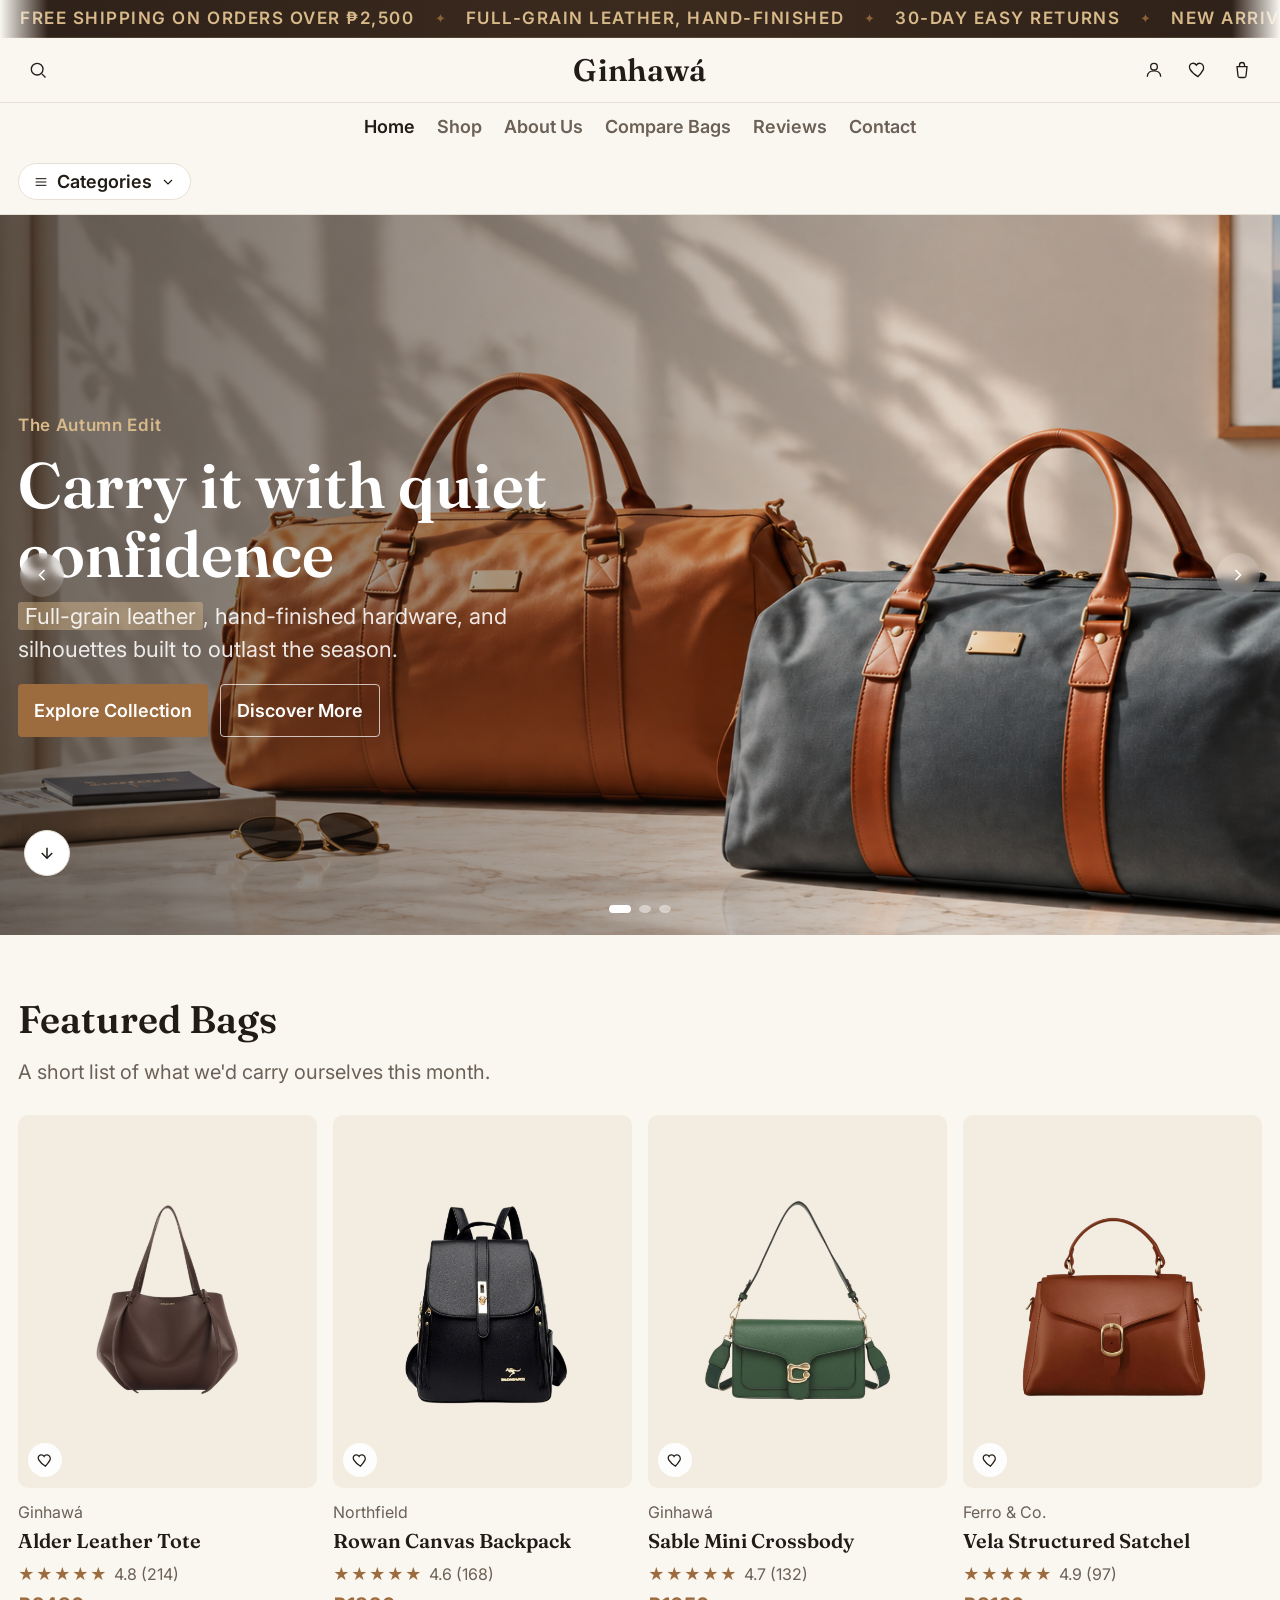
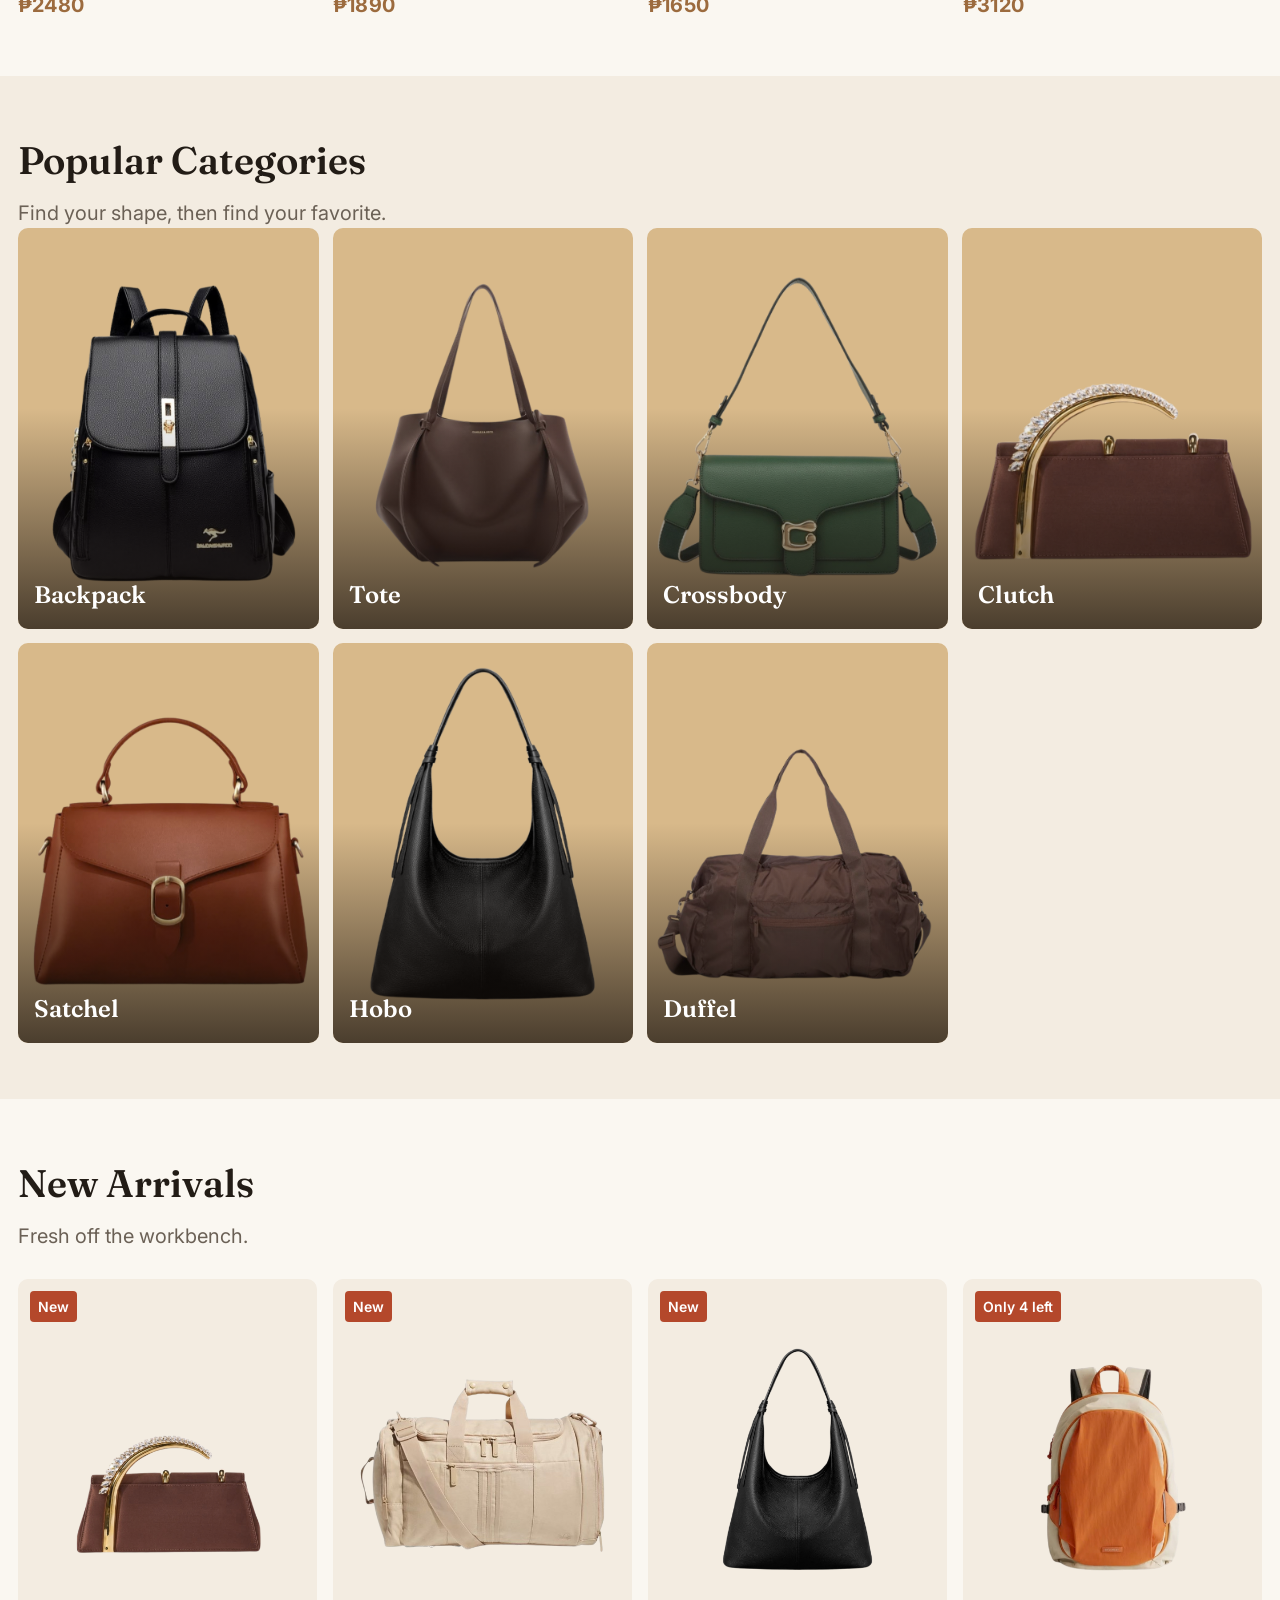
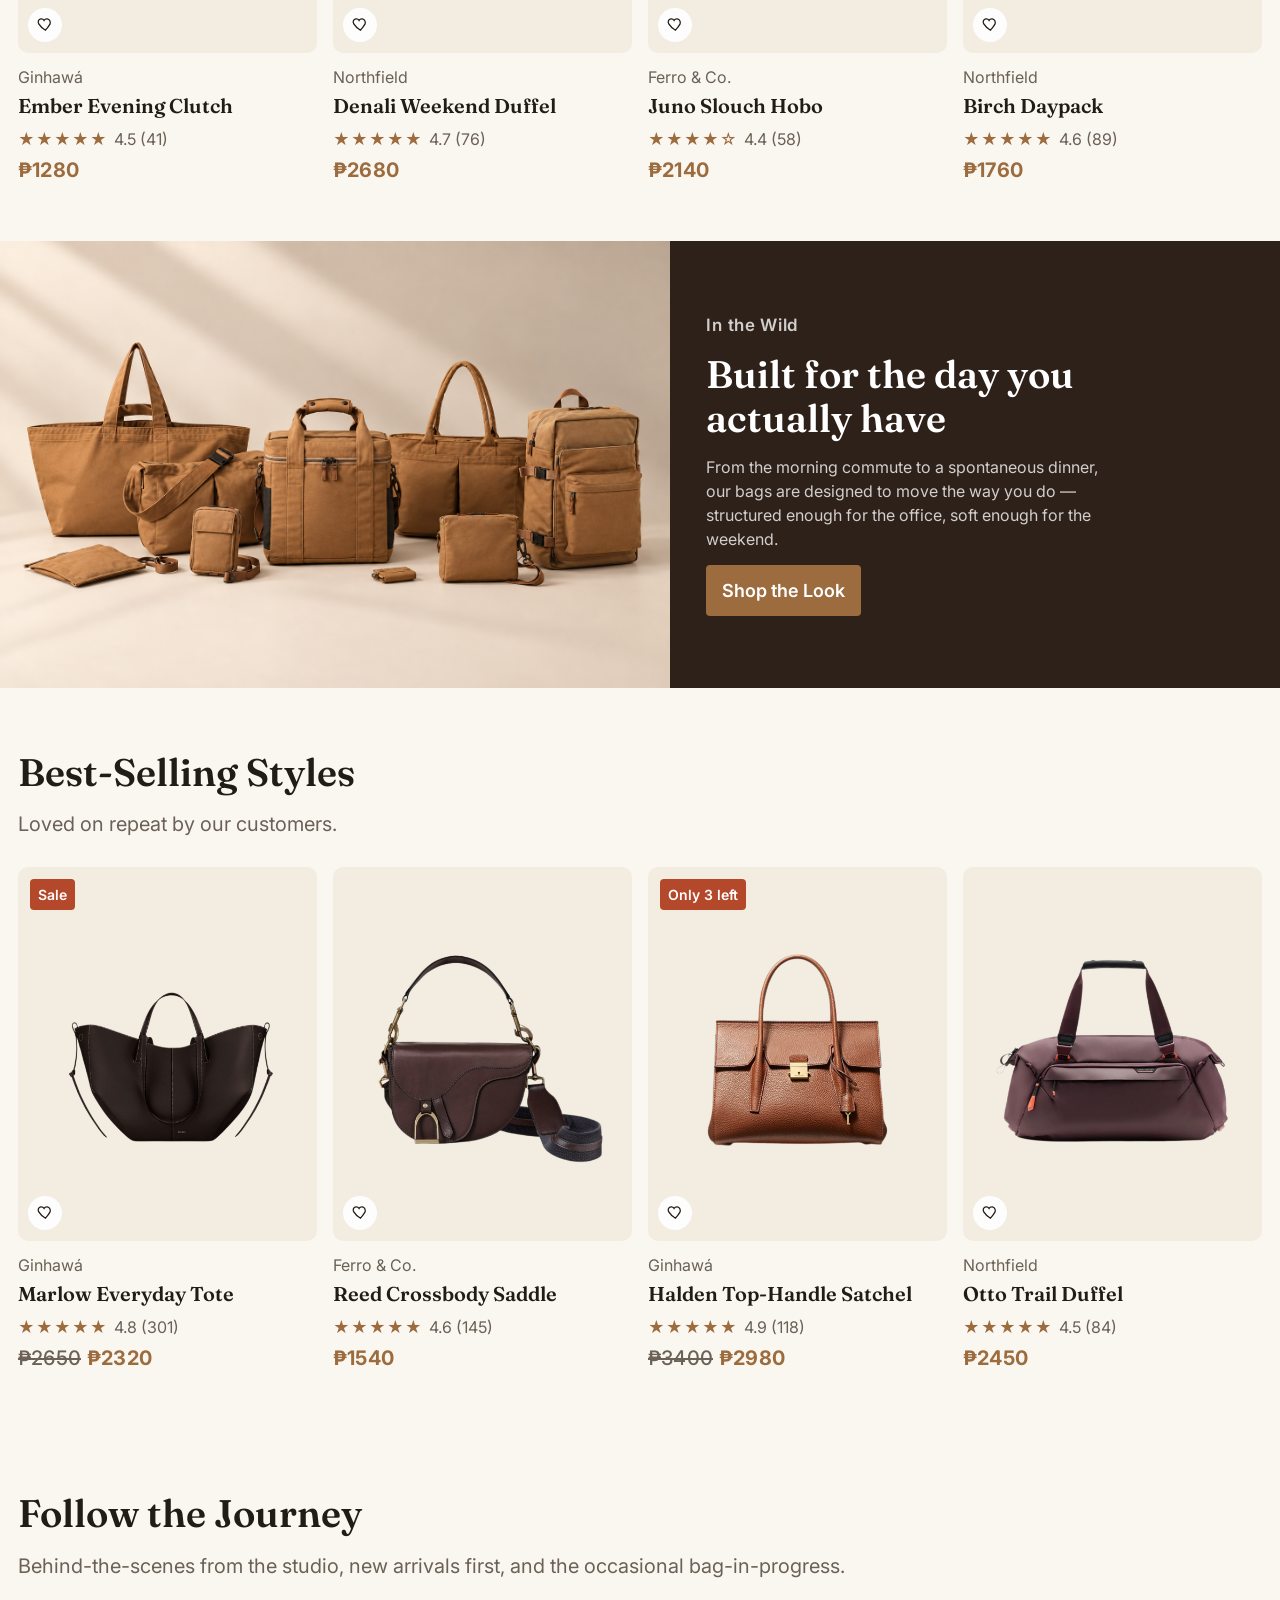
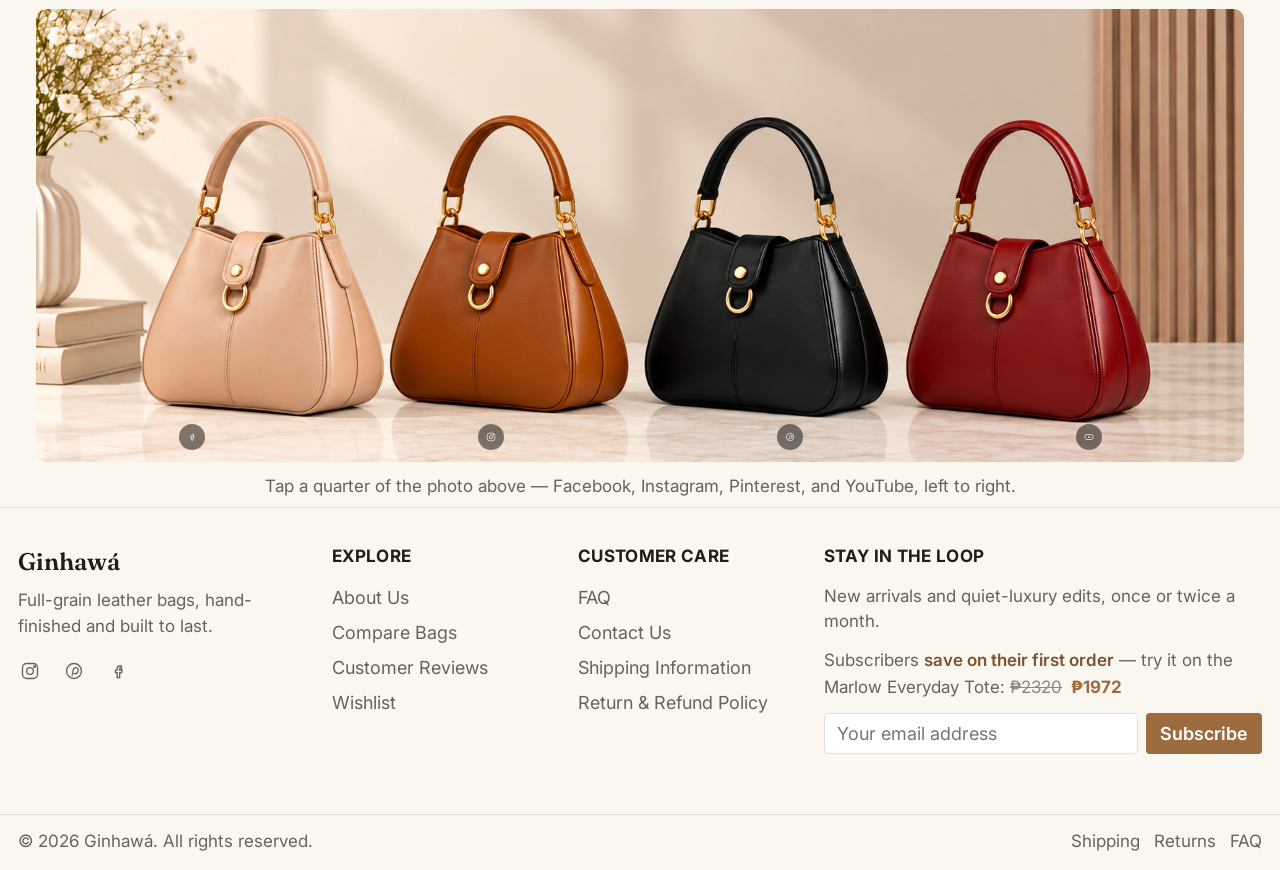
==== index.html @ ab6879ec "pictures and texts modification" ====
<!DOCTYPE html>
<html lang="en">
<head>
  <meta charset="UTF-8" />
  <meta name="viewport" content="width=device-width, initial-scale=1.0" />
  <title>Ginhawá — Premium Bags</title>

  <!-- Google Fonts: Fraunces for headings/brand, Inter for UI & body -->
  <link rel="preconnect" href="https://fonts.googleapis.com">
  <link rel="preconnect" href="https://fonts.gstatic.com" crossorigin>
  <link href="https://fonts.googleapis.com/css2?family=Fraunces:opsz,wght@9..144,400;9..144,500;9..144,600;9..144,700&family=Inter:wght@400;500;600;700&display=swap" rel="stylesheet">

  <link rel="stylesheet" href="Style.css" />
</head>
<body>

  <!-- Toast notifications (success / error messages) -->
  <div class="toast-container" id="toastContainer" aria-live="polite" aria-atomic="true"></div>

  <!-- =========================================================
       PROMO MARQUEE — scrolling announcement banner
       ========================================================= -->
  <div class="promo-marquee" id="promoMarquee" role="region" aria-label="Store promotions">
    <div class="promo-marquee-track-wrap">
      <div class="promo-marquee-track">
        <span class="promo-marquee-item">Free Shipping on Orders Over &#8369;2,500</span>
        <span class="promo-marquee-sep" aria-hidden="true">&#10022;</span>
        <span class="promo-marquee-item">Full-Grain Leather, Hand-Finished</span>
        <span class="promo-marquee-sep" aria-hidden="true">&#10022;</span>
        <span class="promo-marquee-item">30-Day Easy Returns</span>
        <span class="promo-marquee-sep" aria-hidden="true">&#10022;</span>
        <span class="promo-marquee-item">New Arrivals Every Month</span>
        <span class="promo-marquee-sep" aria-hidden="true">&#10022;</span>
      </div>
      <div class="promo-marquee-track" aria-hidden="true">
        <span class="promo-marquee-item">Free Shipping on Orders Over &#8369;2,500</span>
        <span class="promo-marquee-sep" aria-hidden="true">&#10022;</span>
        <span class="promo-marquee-item">Full-Grain Leather, Hand-Finished</span>
        <span class="promo-marquee-sep" aria-hidden="true">&#10022;</span>
        <span class="promo-marquee-item">30-Day Easy Returns</span>
        <span class="promo-marquee-sep" aria-hidden="true">&#10022;</span>
        <span class="promo-marquee-item">New Arrivals Every Month</span>
        <span class="promo-marquee-sep" aria-hidden="true">&#10022;</span>
      </div>
    </div>
  </div>

  <!-- =========================================================
       HEADER — persistent across every view
       ========================================================= -->
  <header class="site-header" id="siteHeader">
    <div class="header-inner">

      <div class="header-side header-left">
        <button class="icon-btn hamburger-btn" id="hamburgerBtn" aria-label="Open menu" aria-expanded="false" aria-controls="primaryNav">
          <svg viewBox="0 0 24 24" fill="none" stroke="currentColor" stroke-width="1.6"><line x1="4" y1="7" x2="20" y2="7"/><line x1="4" y1="12" x2="20" y2="12"/><line x1="4" y1="17" x2="20" y2="17"/></svg>
        </button>
        <button class="icon-btn search-gap" id="searchToggleBtn" aria-label="Search" aria-expanded="false" aria-controls="searchBar">
          <svg viewBox="0 0 24 24" fill="none" stroke="currentColor" stroke-width="1.6"><circle cx="11" cy="11" r="7"/><line x1="21" y1="21" x2="16.65" y2="16.65"/></svg>
        </button>
      </div>

      <a href="#home" class="brand" id="brandLink" aria-label="Ginhawá">Ginhawá</a>

      <div class="header-side header-right">
        <button class="icon-btn" aria-label="Account" id="accountBtn">
          <svg viewBox="0 0 24 24" fill="none" stroke="currentColor" stroke-width="1.6"><circle cx="12" cy="8" r="4"/><path d="M4 20c0-4.4 3.6-7 8-7s8 2.6 8 7"/></svg>
        </button>
        <button class="icon-btn" aria-label="Wishlist" id="wishlistBtn">
          <svg viewBox="0 0 24 24" fill="none" stroke="currentColor" stroke-width="1.6"><path d="M12 20s-7-4.35-9.5-8.8C.7 8 2 4.5 5.4 4c2-.3 3.7.7 4.6 2.2C10.9 4.7 12.6 3.7 14.6 4c3.4.5 4.7 4 3.9 7.2C16 15.65 12 20 12 20Z"/></svg>
          <span class="badge" id="wishlistCount" data-zero>0</span>
        </button>
        <button class="icon-btn" aria-label="Cart" id="cartBtn">
          <svg viewBox="0 0 24 24" fill="none" stroke="currentColor" stroke-width="1.6"><path d="M6 8h12l-1.2 11.2a2 2 0 0 1-2 1.8H9.2a2 2 0 0 1-2-1.8L6 8Z"/><path d="M9 8V6a3 3 0 0 1 6 0v2"/></svg>
          <span class="badge" id="cartCount" data-zero>0</span>
        </button>
      </div>
    </div>

    <!-- Primary navigation — horizontal row on desktop, collapsible drawer on mobile/tablet -->
    <nav class="primary-nav" id="primaryNav" aria-label="Primary">
      <a href="#home">Home</a>
      <a href="#shop">Shop</a>
      <a href="#about">About Us</a>
      <a href="#compare">Compare Bags</a>
      <a href="#reviews">Reviews</a>
      <a href="#contact">Contact</a>
    </nav>

    <!-- Functional search bar -->
    <div class="search-bar" id="searchBar">
      <div class="search-bar-inner">
        <svg viewBox="0 0 24 24" fill="none" stroke="currentColor" stroke-width="1.6"><circle cx="11" cy="11" r="7"/><line x1="21" y1="21" x2="16.65" y2="16.65"/></svg>
        <input type="text" id="searchInput" list="searchSuggestions" autocomplete="off" placeholder="Search bags, categories, or styles…" aria-label="Search products" />
        <datalist id="searchSuggestions"></datalist>
        <button class="search-clear" id="searchClear" aria-label="Clear search" hidden>&times;</button>
      </div>
      <p class="search-hint" id="searchHint"></p>
    </div>

    <!-- Category navigation — a single toggle reveals the category pills -->
    <nav class="category-nav" aria-label="Bag categories">
      <button class="categories-toggle" id="categoriesToggle" type="button" aria-expanded="false" aria-controls="categoryPanel">
        <svg viewBox="0 0 24 24" fill="none" stroke="currentColor" stroke-width="1.6"><line x1="4" y1="7" x2="20" y2="7"/><line x1="4" y1="12" x2="20" y2="12"/><line x1="4" y1="17" x2="20" y2="17"/></svg>
        <span>Categories</span>
        <svg class="categories-toggle-chevron" viewBox="0 0 24 24" fill="none" stroke="currentColor" stroke-width="1.8"><path d="M6 9l6 6 6-6"/></svg>
      </button>
      <div class="category-panel" id="categoryPanel">
        <ul class="category-list" id="categoryList">
          <li><button class="cat-pill is-active" data-category="all">All</button></li>
          <li><button class="cat-pill" data-category="Backpack">Backpack</button></li>
          <li><button class="cat-pill" data-category="Tote">Tote</button></li>
          <li><button class="cat-pill" data-category="Crossbody">Crossbody</button></li>
          <li><button class="cat-pill" data-category="Clutch">Clutch</button></li>
          <li><button class="cat-pill" data-category="Satchel">Satchel</button></li>
          <li><button class="cat-pill" data-category="Hobo">Hobo</button></li>
          <li><button class="cat-pill" data-category="Duffel">Duffel</button></li>
        </ul>
      </div>
    </nav>
  </header>

  <!-- Small "Back to Home" wayfinding bar — shown on every non-home view -->
  <div class="back-home-bar" id="backHomeBar" hidden>
    <div class="back-home-inner">
      <a href="#home" class="back-home-link">
        <svg viewBox="0 0 24 24" fill="none" stroke="currentColor" stroke-width="2"><path d="M15 18l-6-6 6-6"/></svg>
        Back to Home
      </a>
    </div>
  </div>

  <main>

    <!-- =========================================================
         HOME VIEW — hero, curated showcases (unchanged design)
         ========================================================= -->
    <section class="view is-active" id="view-home">

      <section class="hero" id="hero">
        <div class="hero-slides" id="heroSlides">

          <div class="hero-slide is-active" style="background-image:url('photos/hero2.png')">
            <div class="hero-overlay"></div>
            <div class="hero-content">
              <p class="hero-kicker">The Autumn Edit</p>
              <h1>Carry it with quiet confidence</h1>
              <p class="hero-copy"><span class="text-highlight">Full-grain leather</span>, hand-finished hardware, and silhouettes built to outlast the season.</p>
              <div class="hero-actions">
                <a href="#shop" class="btn btn-primary" data-nav="shop">Explore Collection</a>
                <a href="#lifestyle-anchor" class="btn btn-ghost">Discover More</a>
              </div>
            </div>
          </div>

          <div class="hero-slide" style="background-image:url('photos/hero3.png')">
            <div class="hero-overlay"></div>
            <div class="hero-content">
              <p class="hero-kicker">Everyday Carry</p>
              <h1>Backpacks made for motion</h1>
              <p class="hero-copy">Padded, <span class="text-highlight">weatherproof</span>, and cut for city commutes or weekend trails.</p>
              <div class="hero-actions">
                <a href="#shop" class="btn btn-primary" data-nav="shop">Explore Collection</a>
                <a href="#lifestyle-anchor" class="btn btn-ghost">Discover More</a>
              </div>
            </div>
          </div>

          <div class="hero-slide" style="background-image:url('photos/hero1.png')">
            <div class="hero-overlay"></div>
            <div class="hero-content">
              <p class="hero-kicker">Weekend Away</p>
              <h1>Travel light, arrive elegant</h1>
              <p class="hero-copy">Totes <span class="text-highlight">roomy enough for a long weekend</span>, light enough to forget you're carrying them.</p>
              <div class="hero-actions">
                <a href="#shop" class="btn btn-primary" data-nav="shop">Explore Collection</a>
                <a href="#lifestyle-anchor" class="btn btn-ghost">Discover More</a>
              </div>
            </div>
          </div>

        </div>

        <button class="hero-arrow hero-arrow-prev" id="heroPrev" aria-label="Previous slide">
          <svg viewBox="0 0 24 24" fill="none" stroke="currentColor" stroke-width="2"><path d="M15 18l-6-6 6-6"/></svg>
        </button>
        <button class="hero-arrow hero-arrow-next" id="heroNext" aria-label="Next slide">
          <svg viewBox="0 0 24 24" fill="none" stroke="currentColor" stroke-width="2"><path d="M9 18l6-6-6-6"/></svg>
        </button>
        <div class="hero-dots" id="heroDots"></div>
      </section>

      <section class="section" id="featured">
        <div class="section-head">
          <h2>Featured Bags</h2>
          <p>A short list of what we'd carry ourselves this month.</p>
        </div>
        <div class="product-grid" id="featuredGrid"></div>
      </section>

      <section class="section section-muted" id="popular-categories">
        <div class="section-head">
          <h2>Popular Categories</h2>
          <p>Find your shape, then find your favorite.</p>
        </div>
        <div class="category-grid" id="categoryGrid"></div>
      </section>

      <section class="section" id="new-arrivals">
        <div class="section-head">
          <h2>New Arrivals</h2>
          <p>Fresh off the workbench.</p>
        </div>
        <div class="product-grid" id="newArrivalsGrid"></div>
      </section>

      <span id="lifestyle-anchor"></span>
      <section class="lifestyle" id="lifestyle">
        <div class="lifestyle-media">
          <img src="photos/mainpic.png" alt="Model walking with a tan leather tote bag over one shoulder" loading="lazy" />
        </div>
        <div class="lifestyle-copy">
          <p class="hero-kicker">In the Wild</p>
          <h2>Built for the day you actually have</h2>
          <p>From the morning commute to a spontaneous dinner, our bags are designed to move the way you do — structured enough for the office, soft enough for the weekend.</p>
          <a href="#shop" class="btn btn-primary" data-nav="shop">Shop the Look</a>
        </div>
      </section>

      <section class="section" id="best-sellers">
        <div class="section-head">
          <h2>Best-Selling Styles</h2>
          <p>Loved on repeat by our customers.</p>
        </div>
        <div class="product-grid" id="bestSellersGrid"></div>
      </section>

      <section class="section follow-banner" id="follow">
        <div class="section-head">
          <h2>Follow the Journey</h2>
          <p>Behind-the-scenes from the studio, new arrivals first, and the occasional bag-in-progress.</p>
        </div>
        <div class="follow-map-wrap">
          <img src="photos/imagemaphmp.png" alt="Ginhawá leather bags styled in the studio" id="followBannerImg" usemap="#followMap" class="follow-map-img" loading="lazy" />
          <map name="followMap" id="followMap">
            <area shape="rect" coords="0,0,300,450" data-rect="0,0,25,100" href="https://www.facebook.com/" target="_blank" rel="noopener noreferrer" alt="Follow Ginhawá on Facebook" />
            <area shape="rect" coords="300,0,600,450" data-rect="25,0,50,100" href="https://www.instagram.com/" target="_blank" rel="noopener noreferrer" alt="Follow Ginhawá on Instagram" />
            <area shape="rect" coords="600,0,900,450" data-rect="50,0,75,100" href="https://www.pinterest.com/" target="_blank" rel="noopener noreferrer" alt="Follow Ginhawá on Pinterest" />
            <area shape="rect" coords="900,0,1200,450" data-rect="75,0,100,100" href="https://www.youtube.com/" target="_blank" rel="noopener noreferrer" alt="Subscribe to Ginhawá on YouTube" />
          </map>
          <div class="follow-map-labels" aria-hidden="true">
            <span class="follow-map-label">
              <svg viewBox="0 0 24 24" fill="none" stroke="currentColor" stroke-width="1.6"><path d="M14 9h2V6h-2a3 3 0 0 0-3 3v2H9v3h2v6h3v-6h2.2l.8-3H14V9Z"/></svg>
            </span>
            <span class="follow-map-label">
              <svg viewBox="0 0 24 24" fill="none" stroke="currentColor" stroke-width="1.6"><rect x="3" y="3" width="18" height="18" rx="5"/><circle cx="12" cy="12" r="4"/><circle cx="17.5" cy="6.5" r="1"/></svg>
            </span>
            <span class="follow-map-label">
              <svg viewBox="0 0 24 24" fill="none" stroke="currentColor" stroke-width="1.6"><circle cx="12" cy="12" r="9"/><path d="M9.5 18c1-3 1.5-5.4 1.5-7a3 3 0 1 1 5.7 1.3c-.4 1.7-1.7 3-3.2 3-.7 0-1.2-.3-1.4-.7"/></svg>
            </span>
            <span class="follow-map-label">
              <svg viewBox="0 0 24 24" fill="none" stroke="currentColor" stroke-width="1.6"><rect x="2.5" y="6" width="19" height="12" rx="4"/><path d="M10.5 9.5l5 2.5-5 2.5z" fill="currentColor" stroke="none"/></svg>
            </span>
          </div>
        </div>
        <p class="follow-map-caption">Tap a quarter of the photo above — Facebook, Instagram, Pinterest, and YouTube, left to right.</p>
      </section>
    </section>

    <!-- =========================================================
         SHOP VIEW — full catalog with search, filter, sort
         ========================================================= -->
    <section class="view" id="view-shop">
      <div class="view-header">
        <h1 id="shopTitle">Shop All Bags</h1>
        <p id="shopMeta">Showing every style.</p>
      </div>
      <div class="shop-controls">
        <p class="shop-active-filter" id="shopActiveFilter"></p>
        <label class="sort-field">
          <span>Sort by</span>
          <select id="sortSelect">
            <option value="featured">Featured</option>
            <option value="price-asc">Price: Low to High</option>
            <option value="price-desc">Price: High to Low</option>
            <option value="rating">Top Rated</option>
            <option value="newest">Newest</option>
          </select>
        </label>
      </div>
      <div class="product-grid" id="shopGrid"></div>
      <div class="empty-state" id="shopEmpty" hidden>
        <p>No bags match your search.</p>
        <button class="btn btn-primary" id="shopResetBtn">Clear filters</button>
      </div>
    </section>

    <!-- =========================================================
         CART VIEW
         ========================================================= -->
    <section class="view" id="view-cart">
      <div class="view-header"><h1>Your Cart</h1></div>
      <div class="cart-layout" id="cartLayout">
        <div class="cart-items" id="cartItems"></div>
        <aside class="summary-card" id="cartSummary">
          <h2>Order Summary</h2>
          <div class="summary-row"><span>Subtotal</span><span id="cartSubtotal">$0</span></div>
          <div class="summary-row"><span>Shipping</span><span id="cartShipping">$0</span></div>
          <p class="summary-note" id="cartShippingNote"></p>
          <div class="summary-row summary-total"><span>Total</span><span id="cartTotal">$0</span></div>
          <button class="btn btn-primary btn-block" id="checkoutBtn">Proceed to Checkout</button>
          <a href="#shop" class="btn btn-ghost-dark btn-block" data-nav="shop">Continue Shopping</a>
        </aside>
      </div>
      <div class="empty-state" id="cartEmpty" hidden>
        <p>Your cart is empty.</p>
        <a href="#shop" class="btn btn-primary" data-nav="shop">Start Shopping</a>
      </div>
    </section>

    <!-- =========================================================
         WISHLIST VIEW
         ========================================================= -->
    <section class="view" id="view-wishlist">
      <div class="view-header"><h1>Your Wishlist</h1></div>
      <div class="product-grid" id="wishlistGrid"></div>
      <div class="empty-state" id="wishlistEmpty" hidden>
        <p>Nothing saved yet. Tap the heart on any bag to save it here.</p>
        <a href="#shop" class="btn btn-primary" data-nav="shop">Browse Bags</a>
      </div>
    </section>

    <!-- =========================================================
         LOGIN VIEW
         ========================================================= -->
    <section class="view" id="view-login">
      <div class="auth-card">
        <h1>Welcome back</h1>
        <p class="auth-sub">Log in to check out, and view your order history.</p>
        <form id="loginForm" novalidate>
          <div class="field">
            <label for="loginEmail">Email</label>
            <input type="email" id="loginEmail" autocomplete="email" required />
            <p class="field-error" id="loginEmailError"></p>
          </div>
          <div class="field">
            <label for="loginPassword">Password</label>
            <input type="password" id="loginPassword" autocomplete="current-password" required />
            <p class="field-error" id="loginPasswordError"></p>
          </div>
          <button type="submit" class="btn btn-primary btn-block" id="loginSubmitBtn">
            <span class="btn-label">Log In</span>
          </button>
        </form>
        <p class="auth-switch">New here? <a href="#register" data-nav="register">Create an account</a></p>
      </div>
    </section>

    <!-- =========================================================
         REGISTER VIEW
         ========================================================= -->
    <section class="view" id="view-register">
      <div class="auth-card">
        <h1>Create your account</h1>
        <p class="auth-sub">Save a wishlist, check out faster, and track orders.</p>
        <form id="registerForm" novalidate>
          <div class="field">
            <label for="registerName">Full name</label>
            <input type="text" id="registerName" autocomplete="name" required />
            <p class="field-error" id="registerNameError"></p>
          </div>
          <div class="field">
            <label for="registerEmail">Email</label>
            <input type="email" id="registerEmail" autocomplete="email" required />
            <p class="field-error" id="registerEmailError"></p>
          </div>
          <div class="field">
            <label for="registerPassword">Password</label>
            <input type="password" id="registerPassword" autocomplete="new-password" required />
            <p class="field-error" id="registerPasswordError"></p>
          </div>
          <div class="field">
            <label for="registerConfirm">Confirm password</label>
            <input type="password" id="registerConfirm" autocomplete="new-password" required />
            <p class="field-error" id="registerConfirmError"></p>
          </div>
          <button type="submit" class="btn btn-primary btn-block" id="registerSubmitBtn">
            <span class="btn-label">Create Account</span>
          </button>
        </form>
        <p class="auth-switch">Already have an account? <a href="#login" data-nav="login">Log in</a></p>
      </div>
    </section>

    <!-- =========================================================
         ACCOUNT VIEW
         ========================================================= -->
    <section class="view" id="view-account">
      <div class="view-header"><h1>My Account</h1></div>
      <div class="account-layout">
        <div class="account-card" id="accountInfo"></div>
        <div class="account-actions">
          <a href="#orders" class="btn btn-ghost-dark btn-block" data-nav="orders">View Order History</a>
          <button class="btn btn-primary btn-block" id="logoutBtn">Log Out</button>
        </div>
      </div>
    </section>

    <!-- =========================================================
         CHECKOUT VIEW — Shipping → Payment → Review
         ========================================================= -->
    <section class="view" id="view-checkout">
      <div class="view-header"><h1>Checkout</h1></div>

      <ol class="step-indicator" id="stepIndicator">
        <li class="step is-active" data-step="shipping"><span class="step-num">1</span>Shipping</li>
        <li class="step" data-step="payment"><span class="step-num">2</span>Payment</li>
        <li class="step" data-step="review"><span class="step-num">3</span>Review</li>
      </ol>

      <div class="checkout-layout">
        <div class="checkout-form-area">

          <form class="checkout-step is-active" id="stepShipping" novalidate>
            <h2>Shipping Information</h2>
            <div class="field">
              <label for="shipFullName">Full name</label>
              <input type="text" id="shipFullName" required />
              <p class="field-error" id="shipFullNameError"></p>
            </div>
            <div class="form-row">
              <div class="field">
                <label for="shipEmail">Email</label>
                <input type="email" id="shipEmail" required />
                <p class="field-error" id="shipEmailError"></p>
              </div>
              <div class="field">
                <label for="shipPhone">Phone</label>
                <input type="tel" id="shipPhone" required />
                <p class="field-error" id="shipPhoneError"></p>
              </div>
            </div>
            <div class="field">
              <label for="shipAddress">Address</label>
              <input type="text" id="shipAddress" required />
              <p class="field-error" id="shipAddressError"></p>
            </div>
            <div class="form-row form-row-3">
              <div class="field">
                <label for="shipCity">City</label>
                <input type="text" id="shipCity" list="cityOptions" autocomplete="off" required />
                <datalist id="cityOptions">
                  <option value="Makati City"></option>
                  <option value="Quezon City"></option>
                  <option value="Manila"></option>
                  <option value="Cebu City"></option>
                  <option value="Davao City"></option>
                  <option value="New York"></option>
                  <option value="Los Angeles"></option>
                  <option value="London"></option>
                  <option value="Sydney"></option>
                  <option value="Toronto"></option>
                </datalist>
                <p class="field-error" id="shipCityError"></p>
              </div>
              <div class="field">
                <label for="shipState">State / Province</label>
                <input type="text" id="shipState" required />
                <p class="field-error" id="shipStateError"></p>
              </div>
              <div class="field">
                <label for="shipZip">Postal code</label>
                <input type="text" id="shipZip" required />
                <p class="field-error" id="shipZipError"></p>
              </div>
            </div>
            <div class="field">
              <label for="shipCountry">Country</label>
              <select id="shipCountry" required>
                <option value="">Select a country</option>
                <option>United States</option>
                <option>Canada</option>
                <option>United Kingdom</option>
                <option>Philippines</option>
                <option>Australia</option>
                <option>Other</option>
              </select>
              <p class="field-error" id="shipCountryError"></p>
            </div>
            <div class="field">
              <label>Shipping Method</label>
              <div class="payment-options" id="shippingOptions">
                <label class="payment-option is-active">
                  <input type="radio" name="shippingMethod" value="standard" checked />
                  <span class="payment-option-label">Standard Shipping <span style="font-weight:500;color:var(--color-ink-soft);">— 3–5 business days</span></span>
                  <span class="shipping-option-meta" id="shipStandardPrice">$12</span>
                </label>
                <label class="payment-option">
                  <input type="radio" name="shippingMethod" value="express" />
                  <span class="payment-option-label">Express Shipping <span style="font-weight:500;color:var(--color-ink-soft);">— 1–2 business days</span></span>
                  <span class="shipping-option-meta" id="shipExpressPrice">$25</span>
                </label>
              </div>
            </div>
            <div class="checkout-step-actions">
              <a href="#cart" class="btn btn-ghost-dark" data-nav="cart">Back to Cart</a>
              <button type="submit" class="btn btn-primary">Continue to Payment</button>
            </div>
          </form>

          <form class="checkout-step" id="stepPayment" novalidate>
            <h2>Payment Method</h2>
            <div class="payment-options" id="paymentOptions">
              <label class="payment-option is-active">
                <input type="radio" name="paymentMethod" value="card" checked />
                <span class="payment-option-label">Credit / Debit Card</span>
              </label>
              <label class="payment-option">
                <input type="radio" name="paymentMethod" value="paypal" />
                <span class="payment-option-label">PayPal</span>
              </label>
              <label class="payment-option">
                <input type="radio" name="paymentMethod" value="cod" />
                <span class="payment-option-label">Cash on Delivery</span>
              </label>
            </div>

            <div id="cardFields">
              <div class="field">
                <label for="cardName">Name on card</label>
                <input type="text" id="cardName" />
                <p class="field-error" id="cardNameError"></p>
              </div>
              <div class="field">
                <label for="cardNumber">Card number</label>
                <input type="text" id="cardNumber" inputmode="numeric" placeholder="1234 5678 9012 3456" maxlength="19" />
                <p class="field-error" id="cardNumberError"></p>
              </div>
              <div class="form-row">
                <div class="field">
                  <label for="cardExpiry">Expiry (MM/YY)</label>
                  <input type="text" id="cardExpiry" placeholder="MM/YY" maxlength="5" />
                  <p class="field-error" id="cardExpiryError"></p>
                </div>
                <div class="field">
                  <label for="cardCvc">CVC</label>
                  <input type="text" id="cardCvc" inputmode="numeric" maxlength="4" />
                  <p class="field-error" id="cardCvcError"></p>
                </div>
              </div>
            </div>

            <div class="checkout-step-actions">
              <button type="button" class="btn btn-ghost-dark" data-checkout-back="shipping">Back</button>
              <button type="submit" class="btn btn-primary">Review Order</button>
            </div>
          </form>

          <div class="checkout-step" id="stepReview">
            <h2>Review Your Order</h2>
            <div id="reviewShipping" class="review-block"></div>
            <div id="reviewPayment" class="review-block"></div>
            <div id="reviewItems" class="review-block"></div>
            <div class="checkout-step-actions">
              <button type="button" class="btn btn-ghost-dark" data-checkout-back="payment">Back</button>
              <button type="button" class="btn btn-primary" id="placeOrderBtn">
                <span class="btn-label">Place Order</span>
              </button>
            </div>
          </div>

        </div>

        <aside class="summary-card" id="checkoutSummary">
          <h2>Order Summary</h2>
          <div id="checkoutSummaryItems"></div>
          <div class="summary-row"><span>Subtotal</span><span id="checkoutSubtotal">$0</span></div>
          <div class="summary-row"><span>Shipping</span><span id="checkoutShipping">$0</span></div>
          <div class="summary-row summary-total"><span>Total</span><span id="checkoutTotal">$0</span></div>
        </aside>
      </div>
    </section>

    <!-- =========================================================
         CONFIRMATION VIEW
         ========================================================= -->
    <section class="view" id="view-confirmation">
      <div class="confirmation-card" id="confirmationContent"></div>
    </section>

    <!-- =========================================================
         ORDERS VIEW
         ========================================================= -->
    <section class="view" id="view-orders">
      <div class="view-header"><h1>Order History</h1></div>
      <div class="orders-list" id="ordersList"></div>
      <div class="empty-state" id="ordersEmpty" hidden>
        <p>No orders yet. Once you check out, your orders will appear here.</p>
        <a href="#shop" class="btn btn-primary" data-nav="shop">Start Shopping</a>
      </div>
    </section>

    <!-- =========================================================
         ABOUT US VIEW
         ========================================================= -->
    <section class="view" id="view-about">
      <div class="view-header">
        <h1>About Ginhawá</h1>
        <p>The story, the craft, and the people behind every bag.</p>
      </div>

      <div class="about-layout">
        <div class="about-media">
          <img src="photos/ourstory.png" alt="A model carrying a Ginhawá leather tote bag" loading="lazy" />
        </div>
        <div class="about-copy">
          <p class="hero-kicker">Our Story</p>
          <h2>Carried with intention, made to last</h2>
          <p>Ginhawá began with a simple frustration: bags that looked beautiful for a season and fell apart the next. We started working with small, family-run tanneries and hardware makers who cared as much about longevity as they did about looks — and built a brand around bags meant to be used, not just carried.</p>
          <p>Every piece is cut, stitched, and finished by hand in small batches, so quality control happens at every step rather than at the end of a line. "Ginhawá" means ease and comfort — the feeling we want you to have every time you pick up one of our bags, whether it's for a morning commute or a weekend away.</p>
          <a href="#shop" class="btn btn-primary" data-nav="shop">Shop the Collection</a>
        </div>
      </div>

      <div class="about-extras">
        <div class="ruby-feature">
          <p class="about-extras-label">Our Bag Categories, Carried Across Languages</p>
          <div class="ruby-feature-row">
            <ruby><rb>Backpack</rb><rt>Rucksack · German</rt></ruby>
            <ruby><rb>Tote</rb><rt>Cabas · French</rt></ruby>
            <ruby><rb>Crossbody</rb><rt>Bandolera · Spanish</rt></ruby>
            <ruby><rb>Clutch</rb><rt>Pochette · Italian</rt></ruby>
            <ruby><rb>Satchel</rb><rt>Sacola · Portuguese</rt></ruby>
            <ruby><rb>Hobo</rb><rt>호보백 · Korean</rt></ruby>
            <ruby><rb>Duffel</rb><rt>ダッフルバッグ · Japanese</rt></ruby>
          </div>
        </div>

        <div class="audio-chime">
          <p class="about-extras-label">A Moment of Ginhawá</p>
          <div class="audio-chime-row">
            <button type="button" class="audio-toggle" id="chimeToggle" aria-pressed="false" aria-label="Play a moment of ginhawá">
              <svg class="icon-play" viewBox="0 0 24 24" fill="currentColor" aria-hidden="true"><path d="M8 5v14l11-7z"/></svg>
              <svg class="icon-pause" viewBox="0 0 24 24" fill="currentColor" aria-hidden="true" hidden><path d="M6 5h4v14H6zM14 5h4v14h-4z"/></svg>
            </button>
            <p class="audio-chime-sub">Press play for a soft music — a small pause before you carry on.</p>
            <audio id="chimeAudio" src="Thousand years.mp3" preload="none"></audio>
          </div>
        </div>
      </div>

      <div class="section-head about-values-head">
        <h2>What We Stand For</h2>
        <p>A few principles that guide every bag we make.</p>
      </div>
      <div class="about-values">
        <div class="value-card">
          <span class="value-icon"><svg viewBox="0 0 24 24" fill="none" stroke="currentColor" stroke-width="1.6"><path d="M14 3l-9 9 3 3 9-9-3-3Z"/><path d="M3 21l3.5-1 8-8-2.5-2.5-8 8L3 21Z"/></svg></span>
          <h3>Craftsmanship</h3>
          <p><span class="text-highlight">Full-grain leather</span>, hand-set hardware, and reinforced stitching at every stress point — details you feel for years, not just on day one.</p>
        </div>
        <div class="value-card">
          <span class="value-icon"><svg viewBox="0 0 24 24" fill="none" stroke="currentColor" stroke-width="1.6"><path d="M12 3c4 3 7 6 7 10a7 7 0 1 1-14 0c0-4 3-7 7-10Z"/></svg></span>
          <h3>Responsible Sourcing</h3>
          <p>We work with tanneries and mills that meet independent environmental standards, and we design every bag to be <span class="text-highlight">repaired, not replaced</span>.</p>
        </div>
        <div class="value-card">
          <span class="value-icon"><svg viewBox="0 0 24 24" fill="none" stroke="currentColor" stroke-width="1.6"><circle cx="12" cy="8" r="3.2"/><path d="M5 20c0-3.9 3.1-6.5 7-6.5s7 2.6 7 6.5"/></svg></span>
          <h3>Community</h3>
          <p>A portion of every sale <span class="text-highlight">supports the artisan workshops</span> we partner with, and we publish where and how each collection is made.</p>
        </div>
      </div>

      <div class="section-head about-values-head">
        <h2>Bag Care &amp; Storage Guide</h2>
        <p>Read the full guide or watch a short walkthrough — everything you need to keep a Ginhawá bag looking its best.</p>
      </div>
      <div class="care-guide-media">

        <article class="care-guide-item" id="careGuidePdfItem">
          <div class="care-guide-item-head">
            <span class="care-guide-icon" aria-hidden="true">
              <svg viewBox="0 0 24 24" fill="none" stroke="currentColor" stroke-width="1.6"><path d="M7 3h7l5 5v13a1 1 0 0 1-1 1H7a1 1 0 0 1-1-1V4a1 1 0 0 1 1-1Z"/><path d="M14 3v5h5"/><path d="M9 13.5h6M9 17h6M9 10h2"/></svg>
            </span>
            <div class="care-guide-item-title">
              <h3>Storage Guide</h3>
              <p>PDF guide</p>
            </div>
            <div class="care-guide-item-actions">
              <button type="button" class="icon-btn icon-btn-sm care-guide-toggle" data-target="careGuidePdfItem" aria-expanded="false" aria-label="Expand the storage guide">
                <svg class="icon-expand" viewBox="0 0 24 24" fill="none" stroke="currentColor" stroke-width="1.8" aria-hidden="true"><path d="M8 3H3v5M16 3h5v5M8 21H3v-5M16 21h5v-5"/></svg>
                <svg class="icon-collapse" viewBox="0 0 24 24" fill="none" stroke="currentColor" stroke-width="1.8" aria-hidden="true" hidden><path d="M3 8V3h5M21 8V3h-5M3 16v5h5M21 16v5h-5"/></svg>
              </button>
              <a class="icon-btn icon-btn-sm" href="bag.pdf" download aria-label="Download the storage guide PDF">
                <svg viewBox="0 0 24 24" fill="none" stroke="currentColor" stroke-width="1.8" aria-hidden="true"><path d="M12 3v12"/><path d="M7 10l5 5 5-5"/><path d="M5 21h14"/></svg>
              </a>
            </div>
          </div>
          <div class="care-guide-frame">
            <iframe src="bag.pdf" title="Ginhawá Bag Storage Guide (PDF)" loading="lazy"></iframe>
          </div>
        </article>

        <article class="care-guide-item" id="careGuideVideoItem">
          <div class="care-guide-item-head">
            <span class="care-guide-icon" aria-hidden="true">
              <svg viewBox="0 0 24 24" fill="none" stroke="currentColor" stroke-width="1.6"><rect x="2.5" y="5" width="19" height="14" rx="3"/><path d="M10.5 9.2l5 2.8-5 2.8z" fill="currentColor" stroke="none"/></svg>
            </span>
            <div class="care-guide-item-title">
              <h3>Care Walkthrough</h3>
              <p>Video guide</p>
            </div>
            <div class="care-guide-item-actions">
              <button type="button" class="icon-btn icon-btn-sm care-guide-video-toggle" id="careVideoPlayToggle" aria-pressed="true" aria-label="Pause the care video">
                <svg class="icon-play" viewBox="0 0 24 24" fill="currentColor" aria-hidden="true" hidden><path d="M8 5v14l11-7z"/></svg>
                <svg class="icon-pause" viewBox="0 0 24 24" fill="currentColor" aria-hidden="true"><path d="M6 5h4v14H6zM14 5h4v14h-4z"/></svg>
              </button>
              <button type="button" class="icon-btn icon-btn-sm care-guide-toggle" data-target="careGuideVideoItem" aria-expanded="false" aria-label="Expand the care video">
                <svg class="icon-expand" viewBox="0 0 24 24" fill="none" stroke="currentColor" stroke-width="1.8" aria-hidden="true"><path d="M8 3H3v5M16 3h5v5M8 21H3v-5M16 21h5v-5"/></svg>
                <svg class="icon-collapse" viewBox="0 0 24 24" fill="none" stroke="currentColor" stroke-width="1.8" aria-hidden="true" hidden><path d="M3 8V3h5M21 8V3h-5M3 16v5h5M21 16v5h-5"/></svg>
              </button>
              <a class="icon-btn icon-btn-sm" href="bagvid.mp4" download aria-label="Download the care video">
                <svg viewBox="0 0 24 24" fill="none" stroke="currentColor" stroke-width="1.8" aria-hidden="true"><path d="M12 3v12"/><path d="M7 10l5 5 5-5"/><path d="M5 21h14"/></svg>
              </a>
            </div>
          </div>
          <div class="care-guide-frame">
            <iframe id="careVideoFrame" title="Ginhawá Bag Care Video" loading="lazy" allow="autoplay" srcdoc="&lt;!doctype html&gt;&lt;html&gt;&lt;head&gt;&lt;style&gt;html,body{margin:0;height:100%;background:#000;}video{width:100%;height:100%;display:block;object-fit:contain;}&lt;/style&gt;&lt;/head&gt;&lt;body&gt;&lt;video id=&quot;careVideo&quot; src=&quot;bagvid.mp4&quot; muted autoplay loop playsinline controls&gt;&lt;/video&gt;&lt;/body&gt;&lt;/html&gt;"></iframe>
          </div>
        </article>

      </div>

      <div class="section-head about-values-head">
        <h2>Every Ginhawá Bag Includes</h2>
        <p>The same standard of finish, on every style we make.</p>
      </div>
      <ul class="features-list">
        <li><span class="text-highlight">Full-grain, vegetable-tanned leather</span> that deepens in color with wear</li>
        <li>Solid brass or matte-black hardware, hand-set and rust-resistant</li>
        <li>Reinforced stitching at every handle and strap attachment point</li>
        <li>A cotton dust bag for storage, included with every order</li>
        <li>A care card with cleaning and conditioning instructions</li>
      </ul>
    </section>

    <!-- =========================================================
         COMPARE BAGS VIEW — responsive comparison table
         ========================================================= -->
    <section class="view" id="view-compare">
      <div class="view-header">
        <h1>Compare Bag Types</h1>
        <p>Not sure which silhouette fits your day? See how our seven bag types stack up, side by side.</p>
      </div>

      <div class="glossary-wrap">
        <div class="section-head glossary-head">
          <h2>A Quick Glossary</h2>
          <p>A few terms worth knowing before you compare.</p>
        </div>
        <dl class="glossary-list">
          <dt><dfn>Tote</dfn></dt>
          <dd>An open-top bag with two parallel handles, prized for its large, easy-access main compartment.</dd>

          <dt><dfn>Crossbody</dfn></dt>
          <dd>A smaller bag worn on a long strap that crosses the body diagonally, keeping both hands free.</dd>

          <dt><dfn>Clutch</dfn></dt>
          <dd>A small, handle-free evening bag carried in the hand or tucked under the arm.</dd>
        </dl>
      </div>

      <div class="compare-controls">
        <button class="btn btn-ghost-dark" id="compareToggleBtn" type="button" aria-expanded="true" aria-controls="compareTableWrap">Hide Table</button>
      </div>

      <div class="compare-table-wrap" id="compareTableWrap">
        <table class="compare-table">
          <caption class="sr-only">Comparison of bag types by price range, best use, materials, and ideal buyer</caption>
          <thead>
            <tr>
              <th scope="col">Bag Type</th>
              <th scope="col">Price Range</th>
              <th scope="col">Best Use</th>
              <th scope="col">Materials</th>
              <th scope="col">Ideal For</th>
            </tr>
          </thead>
          <tbody>
            <tr>
              <th scope="row">Backpack</th>
              <td data-label="Price Range">₱1,760 – ₱1,980</td>
              <td data-label="Best Use">Commuting, travel, everyday carry</td>
              <td data-label="Materials">Waxed canvas with leather trim</td>
              <td data-label="Ideal For">Commuters, students, frequent travelers</td>
            </tr>
            <tr>
              <th scope="row">Tote</th>
              <td data-label="Price Range">₱1,890 – ₱2,480</td>
              <td data-label="Best Use">Work, errands, weekend carry-all</td>
              <td data-label="Materials">Full-grain leather or leather-trimmed linen</td>
              <td data-label="Ideal For">Office use, everyday errands, new parents</td>
            </tr>
            <tr>
              <th scope="row">Crossbody</th>
              <td data-label="Price Range">₱1,180 – ₱1,650</td>
              <td data-label="Best Use">Hands-free errands, nights out, travel</td>
              <td data-label="Materials">Leather with adjustable webbing or leather strap</td>
              <td data-label="Ideal For">Minimalists, travelers, hands-free days</td>
            </tr>
            <tr>
              <th scope="row">Clutch</th>
              <td data-label="Price Range">₱1,280 – ₱1,420</td>
              <td data-label="Best Use">Evenings out, formal occasions</td>
              <td data-label="Materials">Pebbled or satin-finished leather</td>
              <td data-label="Ideal For">Evening events, formal wear, light carry</td>
            </tr>
            <tr>
              <th scope="row">Satchel</th>
              <td data-label="Price Range">₱2,760 – ₱3,120</td>
              <td data-label="Best Use">Office, meetings, structured everyday carry</td>
              <td data-label="Materials">Structured full-grain leather</td>
              <td data-label="Ideal For">Professionals, desk-to-dinner days</td>
            </tr>
            <tr>
              <th scope="row">Hobo</th>
              <td data-label="Price Range">₱1,990 – ₱2,240</td>
              <td data-label="Best Use">Casual everyday carry, weekend outings</td>
              <td data-label="Materials">Soft suede or unstructured leather</td>
              <td data-label="Ideal For">Casual dressers, easy in-and-out access</td>
            </tr>
            <tr>
              <th scope="row">Duffel</th>
              <td data-label="Price Range">₱2,450 – ₱3,420</td>
              <td data-label="Best Use">Weekend trips, gym, short travel</td>
              <td data-label="Materials">Water-resistant canvas or full-grain leather</td>
              <td data-label="Ideal For">Weekend travelers, gym-goers, short trips</td>
            </tr>
          </tbody>
        </table>
      </div>
    </section>

    <!-- =========================================================
         CUSTOMER REVIEWS VIEW
         ========================================================= -->
    <section class="view" id="view-reviews">
      <div class="view-header">
        <h1>Customer Reviews</h1>
        <p>Real feedback from people carrying Ginhawá every day.</p>
      </div>

      <div class="reviews-summary" id="reviewsSummary"></div>

      <div class="reviews-layout">
        <div class="reviews-list" id="reviewsList"></div>

        <aside class="review-form-card">
          <h2>Write a Review</h2>
          <form id="reviewForm" novalidate>
            <div class="field">
              <label for="reviewName">Your name</label>
              <input type="text" id="reviewName" required />
              <p class="field-error" id="reviewNameError"></p>
            </div>
            <div class="field">
              <label for="reviewBagType">Bag type (optional)</label>
              <select id="reviewBagType">
                <option value="">Select a category</option>
                <option>Backpack</option>
                <option>Tote</option>
                <option>Crossbody</option>
                <option>Clutch</option>
                <option>Satchel</option>
                <option>Hobo</option>
                <option>Duffel</option>
              </select>
            </div>
            <div class="field">
              <span class="field-label-standalone">Your rating</span>
              <div class="star-rating-input" id="reviewRatingInput" role="radiogroup" aria-label="Your rating">
                <button type="button" class="star-input" data-rating="1" aria-label="1 star">★</button>
                <button type="button" class="star-input" data-rating="2" aria-label="2 stars">★</button>
                <button type="button" class="star-input" data-rating="3" aria-label="3 stars">★</button>
                <button type="button" class="star-input" data-rating="4" aria-label="4 stars">★</button>
                <button type="button" class="star-input" data-rating="5" aria-label="5 stars">★</button>
              </div>
              <input type="hidden" id="reviewRatingValue" value="0" />
              <p class="field-error" id="reviewRatingError"></p>
            </div>
            <div class="field">
              <label for="reviewText">Your review</label>
              <textarea id="reviewText" rows="4" required></textarea>
              <p class="field-error" id="reviewTextError"></p>
            </div>
            <div class="field">
              <label for="reviewImage">Add a photo (optional)</label>
              <input type="file" id="reviewImage" accept="image/*" class="file-input" />
              <div class="review-image-preview" id="reviewImagePreview" hidden>
                <img id="reviewImagePreviewImg" alt="Selected review photo preview" />
                <button type="button" id="reviewImageRemove" aria-label="Remove selected photo">&times;</button>
              </div>
            </div>
            <button type="submit" class="btn btn-primary btn-block" id="reviewSubmitBtn">
              <span class="btn-label">Submit Review</span>
            </button>
          </form>
        </aside>
      </div>
    </section>

    <!-- =========================================================
         FAQ VIEW
         ========================================================= -->
    <section class="view" id="view-faq">
      <div class="view-header">
        <h1>Frequently Asked Questions</h1>
        <p>Answers to what we hear most. Still stuck? <a href="#contact">Contact us</a>.</p>
      </div>
      <div class="faq-list">
        <details class="faq-item">
          <summary>How long does shipping take?</summary>
          <p>Domestic orders arrive in <span class="text-highlight">3–5 business days</span> after processing. International orders typically take 7–14 business days, depending on destination and customs processing. You'll receive a tracking link as soon as your order ships.</p>
        </details>
        <details class="faq-item">
          <summary>What is your return policy?</summary>
          <p>We accept returns within <span class="text-highlight">30 days of delivery</span> for unused items in original condition and packaging. See our full <a href="#returns">Return &amp; Refund Policy</a> for details on how to start a return.</p>
        </details>
        <details class="faq-item">
          <summary>How do I know which size or style to choose?</summary>
          <p>Each product page lists dimensions and recommended uses, and our <a href="#compare">Compare Bags</a> page breaks down capacity, materials, and best use across every bag type we carry.</p>
        </details>
        <details class="faq-item">
          <summary>What materials do you use?</summary>
          <p>Most styles are crafted from full-grain or pebbled leather with brass or matte hardware; some casual styles use waxed canvas or suede. Exact materials are listed in each product's description.</p>
        </details>
        <details class="faq-item">
          <summary>How should I care for my bag?</summary>
          <p>A simple routine keeps any Ginhawá bag looking its best for years:</p>
          <ol class="care-steps">
            <li>Empty the bag and wipe down the interior lining with a dry, lint-free cloth.</li>
            <li>Wipe the exterior leather with a soft, slightly damp cloth to lift dust and surface dirt.</li>
            <li>Let the bag air-dry fully, away from direct heat or sunlight, before using it again.</li>
            <li>Apply a leather conditioner every 3–6 months to prevent cracking and keep the grain supple.</li>
            <li>Store it stuffed with tissue paper in its dust bag when not in use, to help it hold its shape.</li>
          </ol>
          <p>Full, type-specific care tips are on our <a href="#compare">Compare Bags</a> page.</p>
        </details>
        <details class="faq-item">
          <summary>What payment methods do you accept?</summary>
          <p>We accept major credit and debit cards, PayPal, and cash on delivery in select areas, all selectable at checkout.</p>
        </details>
        <details class="faq-item">
          <summary>Do you ship internationally?</summary>
          <p>Yes — we ship to most countries. Rates and delivery estimates are calculated at checkout based on your address. See <a href="#shipping">Shipping Information</a> for more.</p>
        </details>
        <details class="faq-item">
          <summary>How can I track my order?</summary>
          <p>Once your order ships, you'll receive a tracking link by email. You can also view your order status any time from <a href="#orders">Order History</a> in your account.</p>
        </details>
      </div>
    </section>

    <!-- =========================================================
         CONTACT US VIEW
         ========================================================= -->
    <section class="view" id="view-contact">
      <div class="view-header">
        <h1>Contact Us</h1>
        <p>We usually reply within one business day.</p>
      </div>
      <div class="contact-layout">
        <form class="contact-form" id="contactForm" novalidate>
          <div class="field">
            <label for="contactName">Your name</label>
            <input type="text" id="contactName" required />
            <p class="field-error" id="contactNameError"></p>
          </div>
          <div class="field">
            <label for="contactEmail">Email</label>
            <input type="email" id="contactEmail" required />
            <p class="field-error" id="contactEmailError"></p>
          </div>
          <div class="field">
            <label for="contactSubject">Subject (optional)</label>
            <select id="contactSubject">
              <option value="">General inquiry</option>
              <option>Order support</option>
              <option>Product question</option>
              <option>Returns &amp; refunds</option>
              <option>Wholesale &amp; partnerships</option>
            </select>
          </div>
          <div class="field">
            <label for="contactMessage">Message</label>
            <textarea id="contactMessage" rows="5" required></textarea>
            <p class="field-error" id="contactMessageError"></p>
          </div>
          <button type="submit" class="btn btn-primary btn-block" id="contactSubmitBtn">
            <span class="btn-label">Send Message</span>
          </button>
        </form>
        <aside class="contact-info-card">
          <h2>Get in Touch</h2>
          <ul class="contact-info-list">
            <li><strong>Email</strong><span>hello@ginhawa.com</span></li>
            <li><strong>Phone</strong><span>+63 2 8888 1234</span></li>
            <li><strong>Studio</strong><span>Makati City, Metro Manila, Philippines</span></li>
            <li><strong>Hours</strong><span>Mon–Fri, 9am–6pm PHT</span></li>
          </ul>
          <p class="contact-info-note">Prefer social? Find us on Instagram, Pinterest, and Facebook via the links in our footer.</p>
        </aside>
      </div>
    </section>

    <!-- =========================================================
         SHIPPING INFORMATION VIEW
         ========================================================= -->
    <section class="view" id="view-shipping">
      <div class="view-header">
        <h1>Shipping Information</h1>
        <p>What to expect from checkout to your doorstep.</p>
      </div>
      <div class="info-page">
        <section class="info-block">
          <h2>Processing Time</h2>
          <p>Orders are processed within 1–2 business days. During peak seasons or sales events, processing may take slightly longer — we'll always email you if there's a delay.</p>
        </section>
        <section class="info-block">
          <h2>Domestic Shipping</h2>
          <p>Standard domestic shipping is a flat <span id="shippingFlatRateText" class="price-highlight">$12</span>, and <span class="offer-highlight">free on orders over</span> <span id="freeShippingThresholdText" class="price-highlight">$150</span>. Most domestic orders arrive within 3–5 business days of shipping.</p>
        </section>
        <section class="info-block">
          <h2>International Shipping</h2>
          <p>We ship to most countries worldwide. International rates and delivery windows (typically 7–14 business days) are calculated at checkout based on your address and may be subject to customs fees or import duties charged by your local authority.</p>
        </section>
        <section class="info-block">
          <h2>Order Tracking</h2>
          <p>Once your order ships, you'll receive a confirmation email with a tracking link. Logged-in customers can also view live status from <a href="#orders">Order History</a>.</p>
        </section>
        <section class="info-block">
          <h2>Delays &amp; Issues</h2>
          <p>If your order hasn't arrived within the estimated window, reach out via our <a href="#contact">Contact Us</a> page with your order number and we'll look into it right away.</p>
        </section>
      </div>
    </section>

    <!-- =========================================================
         RETURN & REFUND POLICY VIEW
         ========================================================= -->
    <section class="view" id="view-returns">
      <div class="view-header">
        <h1>Return &amp; Refund Policy</h1>
        <p>Simple, fair, and hassle-free.</p>
      </div>
      <div class="info-page">
        <section class="info-block">
          <h2>Return Window</h2>
          <p>You may return most items within 30 days of delivery for a full refund or exchange, provided they're unused, unworn, and in their original packaging with tags attached.</p>
        </section>
        <section class="info-block">
          <h2>How to Start a Return</h2>
          <p>Log in and visit <a href="#orders">Order History</a> to find your order, or contact us via our <a href="#contact">Contact Us</a> page with your order number. We'll send you a prepaid return label and next steps within one business day.</p>
        </section>
        <section class="info-block">
          <h2>Refunds</h2>
          <p>Once we receive and inspect your return, refunds are issued to your original payment method within 5–7 business days. You'll receive an email confirmation once your refund has been processed.</p>
        </section>
        <section class="info-block">
          <h2>Exchanges</h2>
          <p>Need a different color or size? Note it when you start your return and we'll prioritize shipping the replacement as soon as the original item is received.</p>
        </section>
        <section class="info-block">
          <h2>Non-Returnable Items</h2>
          <p>Final-sale and clearance items, gift cards, and any bag showing signs of use beyond inspection are not eligible for return or refund.</p>
        </section>
        <section class="info-block">
          <h2>Damaged or Defective Items</h2>
          <p>If your bag arrives damaged or with a manufacturing defect, contact us within 7 days of delivery with photos and your order number, and we'll arrange a free replacement or full refund.</p>
        </section>
      </div>
    </section>

  </main>

  <!-- =========================================================
       FOOTER
       ========================================================= -->
  <footer class="site-footer" id="siteFooter">
    <div class="footer-top">
      <div class="footer-col footer-brand-col">
        <span class="footer-brand">Ginhawá</span>
        <p class="footer-tagline">Full-grain leather bags, hand-finished and built to last.</p>
        <div class="footer-socials">
          <a href="https://www.instagram.com/" class="icon-btn" aria-label="Instagram" target="_blank" rel="noopener noreferrer">
            <svg viewBox="0 0 24 24" fill="none" stroke="currentColor" stroke-width="1.6"><rect x="3" y="3" width="18" height="18" rx="5"/><circle cx="12" cy="12" r="4"/><circle cx="17.5" cy="6.5" r="1"/></svg>
          </a>
          <a href="https://www.pinterest.com/" class="icon-btn" aria-label="Pinterest" target="_blank" rel="noopener noreferrer">
            <svg viewBox="0 0 24 24" fill="none" stroke="currentColor" stroke-width="1.6"><circle cx="12" cy="12" r="9"/><path d="M9.5 18c1-3 1.5-5.4 1.5-7a3 3 0 1 1 5.7 1.3c-.4 1.7-1.7 3-3.2 3-.7 0-1.2-.3-1.4-.7"/></svg>
          </a>
          <a href="https://www.facebook.com/" class="icon-btn" aria-label="Facebook" target="_blank" rel="noopener noreferrer">
            <svg viewBox="0 0 24 24" fill="none" stroke="currentColor" stroke-width="1.6"><path d="M14 9h2V6h-2a3 3 0 0 0-3 3v2H9v3h2v6h3v-6h2.2l.8-3H14V9Z"/></svg>
          </a>
        </div>
      </div>

      <div class="footer-col">
        <h3>Explore</h3>
        <ul>
          <li><a href="#about">About Us</a></li>
          <li><a href="#compare">Compare Bags</a></li>
          <li><a href="#reviews">Customer Reviews</a></li>
          <li><a href="#wishlist">Wishlist</a></li>
        </ul>
      </div>

      <div class="footer-col">
        <h3>Customer Care</h3>
        <ul>
          <li><a href="#faq">FAQ</a></li>
          <li><a href="#contact">Contact Us</a></li>
          <li><a href="#shipping">Shipping Information</a></li>
          <li><a href="#returns">Return &amp; Refund Policy</a></li>
        </ul>
      </div>

      <div class="footer-col footer-newsletter-col">
        <h3>Stay in the Loop</h3>
        <p>New arrivals and quiet-luxury edits, once or twice a month.</p>
        <p class="newsletter-perk">
          Subscribers <span class="offer-highlight">save on their first order</span> — try it on the Marlow Everyday Tote:
          <span class="price-was"><span class="sr-only">Original price </span><del>₱2320</del></span>
          <span class="price-now"><span class="sr-only">Subscriber price </span><ins>₱1972</ins></span>
        </p>
        <form class="newsletter-form" id="newsletterForm" novalidate>
          <label class="sr-only" for="newsletterEmail">Email address</label>
          <input type="email" id="newsletterEmail" placeholder="Your email address" required />
          <button type="submit" class="btn btn-primary" id="newsletterSubmitBtn"><span class="btn-label">Subscribe</span></button>
        </form>
        <p class="field-error" id="newsletterEmailError"></p>
      </div>
    </div>

    <div class="footer-bottom">
      <span class="footer-copy">&copy; 2026 Ginhawá. All rights reserved.</span>
      <nav class="footer-legal-nav" aria-label="Policies">
        <a href="#shipping">Shipping</a>
        <a href="#returns">Returns</a>
        <a href="#faq">FAQ</a>
      </nav>
    </div>
  </footer>

  <!-- Floating back-to-top button -->
  <button class="back-to-top" id="backToTop" aria-label="Back to top">
    <svg viewBox="0 0 24 24" fill="none" stroke="currentColor" stroke-width="2"><path d="M12 19V5"/><path d="M5 12l7-7 7 7"/></svg>
  </button>

  <!-- Floating "Skip to Footer" button -->
  <button class="skip-to-footer" id="skipToFooterBtn" aria-label="Skip to footer" type="button">
    <svg viewBox="0 0 24 24" fill="none" stroke="currentColor" stroke-width="2"><path d="M12 5v14"/><path d="M5 12l7 7 7-7"/></svg>
  </button>

  <!-- =========================================================
       PRODUCT QUICK-VIEW MODAL
       ========================================================= -->
  <div class="modal-overlay" id="productModal" hidden>
    <div class="modal product-modal" role="dialog" aria-modal="true" aria-labelledby="modalProductName">
      <button class="modal-close" id="modalCloseBtn" aria-label="Close product details">&times;</button>
      <div class="modal-body" id="modalBody"><!-- injected by script.js --></div>
    </div>
  </div>

  <script src="Script.js"></script>
</body>
</html>
---- Style.css ----
/* =============================================================
   Ginhawá — STYLESHEET
   Organized by section. Search "SECTION:" to jump around.
   ============================================================= */

/* -------------------------------------------------------------
   SECTION: Design tokens (edit these to re-theme the whole site)
   ------------------------------------------------------------- */
:root {
  /* Colors */
  --color-bg: #FAF7F1;          /* page background (warm ivory) */
  --color-surface: #FFFFFF;     /* card background */
  --color-surface-muted: #F3ECE1; /* muted section background */
  --color-ink: #221C16;         /* primary text */
  --color-ink-soft: #6B6156;    /* secondary text */
  --color-leather: #9C6B3E;     /* primary accent (saddle leather) */
  --color-leather-dark: #7C5330;/* accent hover state */
  --color-espresso: #2E2119;    /* dark section background */
  --color-camel: #D8B98A;       /* soft fill accent */
  --color-line: #E6DFD3;        /* hairline borders */
  --color-badge: #B4482B;       /* small badges (new/sale) */

  /* Typography */
  --font-display: 'Fraunces', Georgia, serif;
  --font-body: 'Inter', -apple-system, BlinkMacSystemFont, sans-serif;

  /* Layout */
  --max-width: 1400px;
  --radius-sm: 4px;
  --radius-md: 10px;
  --header-h: 64px;

  /* Motion */
  --ease: cubic-bezier(.4, 0, .2, 1);
}

/* -------------------------------------------------------------
   SECTION: Reset & base
   ------------------------------------------------------------- */
* { box-sizing: border-box; }
html { scroll-behavior: smooth; }

body {
  margin: 0;
  font-family: var(--font-body);
  background: var(--color-bg);
  color: var(--color-ink);
  line-height: 1.5;
  -webkit-font-smoothing: antialiased;
}

img { max-width: 100%; display: block; }
a { color: inherit; text-decoration: none; }
ul { list-style: none; margin: 0; padding: 0; }
button { font-family: inherit; cursor: pointer; background: none; border: none; color: inherit; }

h1, h2, h3 { font-family: var(--font-display); font-weight: 600; margin: 0; }

/* Respect users who prefer less motion */
@media (prefers-reduced-motion: reduce) {
  html { scroll-behavior: auto; }
  *, *::before, *::after { animation-duration: .001ms !important; transition-duration: .001ms !important; }
}

/* Visible keyboard focus everywhere */
a:focus-visible, button:focus-visible, input:focus-visible {
  outline: 2px solid var(--color-leather);
  outline-offset: 2px;
}

.section-head p, .hero-copy, .lifestyle-copy p { color: var(--color-ink-soft); }

/* Visually hidden but still available to assistive tech */
.sr-only {
  position: absolute;
  width: 1px; height: 1px;
  padding: 0; margin: -1px;
  overflow: hidden;
  clip: rect(0, 0, 0, 0);
  white-space: nowrap;
  border: 0;
}

/* -------------------------------------------------------------
   SECTION: Icon buttons (shared by header + footer)
   ------------------------------------------------------------- */
.icon-btn {
  position: relative;
  width: 40px;
  height: 40px;
  display: inline-flex;
  align-items: center;
  justify-content: center;
  border-radius: 50%;
  color: var(--color-ink);
  transition: background-color .2s var(--ease), color .2s var(--ease);
}
.icon-btn svg { width: 20px; height: 20px; }
.icon-btn:hover { background: var(--color-surface-muted); color: var(--color-leather); }

.icon-btn .badge {
  position: absolute;
  top: 2px;
  right: 2px;
  min-width: 16px;
  height: 16px;
  padding: 0 4px;
  border-radius: 999px;
  background: var(--color-leather);
  color: #fff;
  font-size: 13px;
  font-weight: 600;
  display: flex;
  align-items: center;
  justify-content: center;
  line-height: 1;
}
.icon-btn .badge:empty,
.icon-btn .badge[data-zero] { display: none; }

/* Smaller icon-button variant, used in compact card/panel headers */
.icon-btn-sm { width: 32px; height: 32px; }
.icon-btn-sm svg { width: 16px; height: 16px; }

/* extra breathing room around the search icon, per brief */
.search-gap { margin-right: 12px; }

/* Hamburger menu trigger — hidden on desktop, shown on mobile/tablet (see breakpoints) */
.hamburger-btn { display: none; }

/* -------------------------------------------------------------
   SECTION: Header
   ------------------------------------------------------------- */
.site-header {
  position: sticky;
  top: 0;
  z-index: 100;
  background: rgba(250, 247, 241, 0.92);
  backdrop-filter: blur(8px);
  border-bottom: 1px solid var(--color-line);
}

.header-inner {
  max-width: var(--max-width);
  margin: 0 auto;
  height: var(--header-h);
  display: grid;
  grid-template-columns: 1fr auto 1fr;
  align-items: center;
  padding: 0 18px;
}

.header-side { display: flex; align-items: center; }
.header-left { justify-content: flex-start; }
.header-right { justify-content: flex-end; gap: 4px; }

.brand {
  justify-self: center;
  font-family: var(--font-display);
  font-size: 31px;
  font-weight: 600;
  letter-spacing: .01em;
  color: var(--color-ink);
  white-space: nowrap;
}

/* -------------------------------------------------------------
   SECTION: Primary navigation (Home / Shop / About Us / etc.)
   Horizontal row on desktop; collapses into a drawer opened by
   the hamburger button on mobile/tablet (see breakpoints below).
   ------------------------------------------------------------- */
.primary-nav {
  max-width: var(--max-width);
  margin: 0 auto;
  padding: 0 18px 12px;
  display: flex;
  justify-content: center;
  align-items: center;
  gap: 18px;
  border-top: 1px solid var(--color-line);
}
.primary-nav a {
  padding: 10px 2px 0;
  font-size: 18px;
  font-weight: 600;
  color: var(--color-ink-soft);
  white-space: nowrap;
  transition: color .2s var(--ease);
}
.primary-nav a:hover { color: var(--color-leather); }
.primary-nav a.is-active { color: var(--color-ink); }

/* Functional search bar (collapses/expands beneath header) */
.search-bar {
  max-height: 0;
  overflow: hidden;
  border-top: 1px solid transparent;
  transition: max-height .35s var(--ease), border-color .35s var(--ease);
}
.search-bar.is-open {
  max-height: 96px;
  border-top-color: var(--color-line);
}
.search-bar-inner {
  max-width: 640px;
  margin: 14px auto 0;
  padding: 0 18px;
  display: flex;
  align-items: center;
  gap: 8px;
  border: 1px solid var(--color-line);
  border-radius: 999px;
  background: var(--color-surface);
}
.search-bar-inner svg { width: 18px; height: 18px; flex-shrink: 0; margin-left: 14px; color: var(--color-ink-soft); }
.search-bar-inner input {
  flex: 1;
  border: none;
  background: transparent;
  padding: 10px 4px;
  font-size: 20px;
  font-family: var(--font-body);
  color: var(--color-ink);
}
.search-bar-inner input:focus { outline: none; }
.search-clear {
  width: 32px; height: 32px;
  margin-right: 8px;
  border-radius: 50%;
  font-size: 23px;
  color: var(--color-ink-soft);
}
.search-clear:hover { background: var(--color-surface-muted); }
.search-hint {
  max-width: 640px;
  margin: 8px auto 0;
  padding: 0 18px 10px;
  font-size: 17px;
  color: var(--color-ink-soft);
  text-align: center;
}

/* Category dropdown — a single toggle reveals the category pills */
.category-nav {
  max-width: var(--max-width);
  margin: 0 auto;
  padding: 10px 18px 14px;
}

.categories-toggle {
  display: inline-flex;
  align-items: center;
  gap: 8px;
  padding: 7px 14px;
  border-radius: 999px;
  border: 1px solid var(--color-line);
  background: var(--color-surface);
  font-size: 18px;
  font-weight: 600;
  color: var(--color-ink);
  transition: border-color .2s var(--ease), color .2s var(--ease);
}
.categories-toggle:hover { border-color: var(--color-leather); color: var(--color-leather); }
.categories-toggle svg { width: 16px; height: 16px; flex-shrink: 0; }
.categories-toggle-chevron { transition: transform .25s var(--ease); }
.categories-toggle[aria-expanded="true"] .categories-toggle-chevron { transform: rotate(180deg); }

.category-panel {
  max-height: 0;
  overflow: hidden;
  transition: max-height .35s var(--ease), margin-top .35s var(--ease);
}
.category-panel.is-open {
  max-height: 90px;
  margin-top: 10px;
}

.category-list {
  display: flex;
  gap: 8px;
  width: max-content;
  overflow-x: auto;
  scrollbar-width: none;
  padding-bottom: 4px;
}
.category-list::-webkit-scrollbar { display: none; }

.cat-pill {
  padding: 7px 12px;
  border-radius: 999px;
  border: 1px solid var(--color-line);
  font-size: 18px;
  font-weight: 500;
  color: var(--color-ink-soft);
  background: var(--color-surface);
  white-space: nowrap;
  transition: background-color .2s var(--ease), color .2s var(--ease), border-color .2s var(--ease);
}
.cat-pill:hover { border-color: var(--color-leather); color: var(--color-leather); }
.cat-pill.is-active { background: var(--color-ink); color: #fff; border-color: var(--color-ink); }

/* -------------------------------------------------------------
   SECTION: "Back to Home" wayfinding bar (shown on non-home views)
   ------------------------------------------------------------- */
.back-home-bar { border-bottom: 1px solid var(--color-line); background: var(--color-bg); }
.back-home-bar[hidden] { display: none; }
.back-home-inner { max-width: var(--max-width); margin: 0 auto; padding: 10px 18px; }
.back-home-link {
  display: inline-flex;
  align-items: center;
  gap: 6px;
  font-size: 18px;
  font-weight: 600;
  color: var(--color-ink-soft);
  transition: color .2s var(--ease);
}
.back-home-link svg { width: 16px; height: 16px; }
.back-home-link:hover { color: var(--color-leather); }

/* -------------------------------------------------------------
   SECTION: Hero slideshow
   ------------------------------------------------------------- */
.hero {
  position: relative;
  height: min(88vh, 720px);
  min-height: 460px;
  overflow: hidden;
}

.hero-slides { position: relative; width: 100%; height: 100%; }

.hero-slide {
  position: absolute;
  inset: 0;
  background-size: cover;
  background-position: center;
  opacity: 0;
  transition: opacity 1.1s var(--ease);
  display: flex;
  align-items: center;
}
.hero-slide.is-active { opacity: 1; }

.hero-overlay {
  position: absolute;
  inset: 0;
  background: linear-gradient(90deg, rgba(24,18,13,.62) 0%, rgba(24,18,13,.32) 48%, rgba(24,18,13,.08) 75%);
}

.hero-content {
  position: relative;
  z-index: 2;
  max-width: var(--max-width);
  width: 100%;
  margin: 0 auto;
  padding: 0 18px;
  color: #fff;
}

.hero-kicker {
  font-size: 17px;
  font-weight: 600;
  letter-spacing: .04em;
  color: var(--color-camel);
  margin: 0 0 12px;
}

.hero h1 {
  font-size: clamp(41px, 5vw, 69px);
  line-height: 1.08;
  max-width: 14ch;
  margin-bottom: 12px;
}

.hero-copy {
  max-width: 42ch;
  font-size: 22px;
  color: rgba(255,255,255,.88) !important;
  margin: 0 0 18px;
}

.hero-actions { display: flex; gap: 12px; flex-wrap: wrap; }

.btn {
  display: inline-flex;
  align-items: center;
  justify-content: center;
  padding: 12px 16px;
  border-radius: var(--radius-sm);
  font-size: 18px;
  font-weight: 600;
  transition: background-color .2s var(--ease), color .2s var(--ease), border-color .2s var(--ease), transform .2s var(--ease);
}
.btn:hover { transform: translateY(-1px); }

.btn-primary { background: var(--color-leather); color: #fff; }
.btn-primary:hover { background: var(--color-leather-dark); }

.btn-ghost { background: transparent; color: #fff; border: 1px solid rgba(255,255,255,.7); }
.btn-ghost:hover { background: rgba(255,255,255,.12); }

.hero-arrow {
  position: absolute;
  top: 50%;
  transform: translateY(-50%);
  z-index: 3;
  width: 44px;
  height: 44px;
  display: flex;
  align-items: center;
  justify-content: center;
  border-radius: 50%;
  background: rgba(255,255,255,.16);
  color: #fff;
  backdrop-filter: blur(4px);
  transition: background-color .2s var(--ease);
}
.hero-arrow:hover { background: rgba(255,255,255,.32); }
.hero-arrow svg { width: 20px; height: 20px; }
.hero-arrow-prev { left: 20px; }
.hero-arrow-next { right: 20px; }

.hero-dots {
  position: absolute;
  z-index: 3;
  left: 50%;
  bottom: 22px;
  transform: translateX(-50%);
  display: flex;
  gap: 8px;
}
.hero-dot {
  width: 8px;
  height: 8px;
  border-radius: 50%;
  background: rgba(255,255,255,.45);
  transition: background-color .2s var(--ease), width .2s var(--ease);
}
.hero-dot.is-active { background: #fff; width: 22px; border-radius: 4px; }

/* -------------------------------------------------------------
   SECTION: Generic content sections
   ------------------------------------------------------------- */
.section {
  max-width: var(--max-width);
  margin: 0 auto;
  padding: 56px 18px;
}
.section-muted { max-width: none; background: var(--color-surface-muted); }
.section-muted .section-head,
.section-muted .category-grid { max-width: var(--max-width); margin: 0 auto; }
.section-muted { padding: 56px 0; }
.section-muted > * { padding-left: 18px; padding-right: 18px; }

.section-head {
  margin-bottom: 28px;
  opacity: 0;
  transform: translateY(14px);
  transition: opacity .6s var(--ease), transform .6s var(--ease);
}
.section-head.is-visible { opacity: 1; transform: translateY(0); }
.section-head h2 { font-size: clamp(33px, 3vw, 44px); margin-bottom: 8px; }
.section-head p { font-size: 20px; margin: 0; }

/* -------------------------------------------------------------
   SECTION: Product cards / grid
   ------------------------------------------------------------- */
.product-grid {
  display: grid;
  grid-template-columns: repeat(4, 1fr);
  gap: 16px;
}

.product-card {
  position: relative;
  display: flex;
  flex-direction: column;
}

.product-media {
  position: relative;
  aspect-ratio: 4 / 5;
  border-radius: var(--radius-md);
  overflow: hidden;
  background: var(--color-surface-muted);
  margin-bottom: 12px;
}
.product-media img {
  width: 100%;
  height: 100%;
  object-fit: contain;   /* keep the full bag visible, not cropped */
  padding: 16px;
  transition: transform .45s var(--ease);
}
.product-card:hover .product-media img { transform: scale(1.045); }

.product-tag {
  position: absolute;
  top: 12px;
  left: 12px;
  padding: 5px 8px;
  border-radius: var(--radius-sm);
  background: var(--color-badge);
  color: #fff;
  font-size: 14px;
  font-weight: 600;
}

.product-actions-bottom {
  position: absolute;
  bottom: 10px;
  left: 10px;
  z-index: 2;
  display: flex;
  align-items: center;
  gap: 8px;
}

.product-wish {
  position: static;
  width: 34px;
  height: 34px;
  border-radius: 50%;
  background: rgba(255,255,255,.92);
  display: flex;
  align-items: center;
  justify-content: center;
  opacity: 1;
  transform: none;
  pointer-events: auto;
  transition: background-color .2s var(--ease), color .2s var(--ease);
}
.product-wish svg { width: 17px; height: 17px; color: var(--color-ink); }

.product-brand { font-size: 16px; color: var(--color-ink-soft); margin: 0 0 2px; }
.product-name { font-size: 20px; font-weight: 600; margin: 0 0 4px; }
.product-price { font-size: 20px; color: var(--color-leather); font-weight: 700; letter-spacing: .01em; margin: 0; }
.product-price .was { color: var(--color-ink-soft); font-weight: 500; text-decoration: line-through; margin-right: 6px; }

/* -------------------------------------------------------------
   SECTION: Subtle price / offer highlight utilities
   Used to draw the eye to prices, discounts, and free-shipping
   offers wherever they appear in running copy, without shouting.
   ------------------------------------------------------------- */
.price-highlight {
  display: inline-block;
  padding: 1px 8px;
  border-radius: 999px;
  background: rgba(156, 107, 62, .1);
  color: var(--color-leather-dark);
  font-weight: 700;
  letter-spacing: .01em;
  white-space: nowrap;
}
.offer-highlight {
  color: var(--color-leather-dark);
  font-weight: 600;
}
/* Colored background highlight for important words in running copy —
   a soft camel wash rather than a hard pill, so it reads like a
   highlighter mark instead of a badge/label. */
.text-highlight {
  background: rgba(216, 185, 138, .45);
  padding: .05em .32em;
  border-radius: 3px;
  box-decoration-break: clone;
  -webkit-box-decoration-break: clone;
}
/* Price ranges in the Compare Bags table — highlighted via the
   existing data-label attribute, no markup changes required */
.compare-table td[data-label="Price Range"] {
  color: var(--color-leather-dark);
  font-weight: 700;
}

/* -------------------------------------------------------------
   SECTION: Category grid (Popular Categories)
   ------------------------------------------------------------- */
.category-grid {
  display: grid;
  grid-template-columns: repeat(4, 1fr);
  gap: 14px;
}

.category-card {
  position: relative;
  border-radius: var(--radius-md);
  overflow: hidden;
  aspect-ratio: 3 / 4;
  background: var(--color-camel);
}
.category-card img {
  width: 100%; height: 100%;
  object-fit: cover;
  transition: transform .5s var(--ease);
}
.category-card:hover img { transform: scale(1.06); }
.category-card::after {
  content: "";
  position: absolute; inset: 0;
  background: linear-gradient(180deg, rgba(0,0,0,0) 45%, rgba(20,14,10,.72) 100%);
}
.category-card-label {
  position: absolute;
  left: 16px;
  bottom: 16px;
  z-index: 2;
  color: #fff;
  font-family: var(--font-display);
  font-size: 24px;
  font-weight: 600;
}

/* -------------------------------------------------------------
   SECTION: Lifestyle banner
   ------------------------------------------------------------- */
.lifestyle {
  display: grid;
  grid-template-columns: 1.1fr 1fr;
  align-items: stretch;
  background: var(--color-espresso);
  color: #fff;
}
.lifestyle-media { min-height: 420px; }
.lifestyle-media img { width: 100%; height: 100%; object-fit: cover; }

.lifestyle-copy {
  align-self: center;
  padding: 36px;
  max-width: 480px;
}
.lifestyle-copy .hero-kicker { color: var(--color-camel); }
.lifestyle-copy h2 { color: #fff; font-size: clamp(33px, 3vw, 46px); margin-bottom: 14px; line-height: 1.15; }
.lifestyle-copy p { color: rgba(255,255,255,.78) !important; margin: 0 0 14px; }

/* -------------------------------------------------------------
   SECTION: Footer
   ------------------------------------------------------------- */
.site-footer { border-top: 1px solid var(--color-line); }

.footer-top {
  max-width: var(--max-width);
  margin: 0 auto;
  padding: 36px 18px 24px;
  display: grid;
  grid-template-columns: 1.3fr 1fr 1fr 1.4fr;
  gap: 20px;
}
.footer-brand { font-family: var(--font-display); font-weight: 600; font-size: 24px; }
.footer-tagline { font-size: 17px; color: var(--color-ink-soft); margin: 8px 0 12px; max-width: 32ch; }
.footer-socials { display: flex; gap: 4px; margin-left: -8px; }

.footer-col h3 { font-family: var(--font-body); font-size: 17px; font-weight: 700; letter-spacing: .02em; text-transform: uppercase; margin: 0 0 14px; color: var(--color-ink); }
.footer-col ul { display: flex; flex-direction: column; gap: 8px; }
.footer-col a { font-size: 18px; color: var(--color-ink-soft); transition: color .2s var(--ease); }
.footer-col a:hover { color: var(--color-leather); }

.footer-newsletter-col p { font-size: 17px; color: var(--color-ink-soft); margin: 0 0 12px; }
.newsletter-form { display: flex; gap: 8px; }
.newsletter-form input {
  flex: 1;
  min-width: 0;
  padding: 9px 12px;
  border: 1px solid var(--color-line);
  border-radius: var(--radius-sm);
  background: var(--color-surface);
  font-family: var(--font-body);
  font-size: 18px;
  color: var(--color-ink);
}
.newsletter-form input:focus { outline: none; border-color: var(--color-leather); }
.newsletter-form .btn { flex-shrink: 0; padding: 9px 14px; }
.footer-newsletter-col .field-error { text-align: left; margin-top: 8px; }

.footer-bottom {
  max-width: var(--max-width);
  margin: 0 auto;
  padding: 14px 18px 16px;
  border-top: 1px solid var(--color-line);
  display: flex;
  align-items: center;
  justify-content: space-between;
  gap: 14px;
  flex-wrap: wrap;
}
.footer-copy { font-size: 17px; color: var(--color-ink-soft); }
.footer-legal-nav { display: flex; gap: 14px; }
.footer-legal-nav a { font-size: 17px; color: var(--color-ink-soft); }
.footer-legal-nav a:hover { color: var(--color-leather); }

/* -------------------------------------------------------------
   SECTION: Back-to-top floating button
   ------------------------------------------------------------- */
.back-to-top {
  position: fixed;
  right: 24px;
  bottom: 24px;
  z-index: 90;
  width: 46px;
  height: 46px;
  border-radius: 50%;
  background: var(--color-ink);
  color: #fff;
  display: flex;
  align-items: center;
  justify-content: center;
  opacity: 0;
  visibility: hidden;
  transform: translateY(10px);
  transition: opacity .25s var(--ease), transform .25s var(--ease), background-color .2s var(--ease);
}
.back-to-top.is-visible { opacity: 1; visibility: visible; transform: translateY(0); }
.back-to-top:hover { background: var(--color-leather); }
.back-to-top svg { width: 18px; height: 18px; }

/* -------------------------------------------------------------
   SECTION: Skip-to-footer floating button
   ------------------------------------------------------------- */
.skip-to-footer {
  position: fixed;
  left: 24px;
  bottom: 24px;
  z-index: 90;
  width: 46px;
  height: 46px;
  border-radius: 50%;
  background: var(--color-surface);
  border: 1px solid var(--color-line);
  color: var(--color-ink);
  display: flex;
  align-items: center;
  justify-content: center;
  transition: background-color .2s var(--ease), color .2s var(--ease), border-color .2s var(--ease);
}
.skip-to-footer:hover { color: var(--color-leather); border-color: var(--color-leather); }
.skip-to-footer svg { width: 18px; height: 18px; }

/* -------------------------------------------------------------
   SECTION: Responsive breakpoints
   ------------------------------------------------------------- */
@media (max-width: 1024px) {
  .product-grid { grid-template-columns: repeat(3, 1fr); }
  .category-grid { grid-template-columns: repeat(3, 1fr); }
  .lifestyle-copy { padding: 28px; }
  .footer-top { grid-template-columns: 1fr 1fr; }
}

/* Top nav bar (desktop) becomes a hamburger-triggered drawer (mobile/tablet) */
@media (max-width: 900px) {
  .hamburger-btn { display: inline-flex; }
  .primary-nav {
    flex-direction: column;
    align-items: stretch;
    gap: 0;
    max-height: 0;
    overflow: hidden;
    border-top: none;
    padding: 0 14px;
    transition: max-height .35s var(--ease), border-color .35s var(--ease);
  }
  .primary-nav.is-open {
    max-height: 420px;
    padding: 6px 14px 14px;
    border-top: 1px solid var(--color-line);
  }
  .primary-nav a { padding: 11px 4px; border-bottom: 1px solid var(--color-line); }
  .primary-nav a:last-child { border-bottom: none; }
}

@media (max-width: 768px) {
  .header-inner { padding: 0 14px; }
  .brand { font-size: 25px; }
  .search-gap { margin-right: 8px; }
  .hamburger-btn { margin-right: 6px; }
  .section { padding: 44px 14px; }
  .section-muted > * { padding-left: 14px; padding-right: 14px; }
  .product-grid { grid-template-columns: repeat(2, 1fr); gap: 12px; }
  .category-grid { grid-template-columns: repeat(2, 1fr); gap: 12px; }
  .lifestyle { grid-template-columns: 1fr; }
  .lifestyle-media { min-height: 280px; }
  .lifestyle-copy { max-width: none; padding: 20px 14px; }
  .hero { height: 78vh; }
  .hero-arrow { width: 38px; height: 38px; }
  .footer-bottom { justify-content: center; text-align: center; }
}

@media (max-width: 640px) {
  .footer-top { grid-template-columns: 1fr; padding: 24px 14px 16px; gap: 16px; }
  .newsletter-form { flex-direction: column; }
  .newsletter-form .btn { width: 100%; }
}

@media (max-width: 480px) {
  .product-grid { grid-template-columns: repeat(2, 1fr); gap: 10px; }
  .category-grid { grid-template-columns: repeat(2, 1fr); }
  .hero-content { padding: 0 14px; }
  .hero h1 { max-width: 12ch; }
  .btn { padding: 10px 14px; font-size: 17px; }
}

/* =============================================================
   APP EXTENSION — views, modal, forms, cart/checkout/orders
   Same design tokens as above; new components only.
   ============================================================= */

/* -------------------------------------------------------------
   SECTION: View router (show/hide top-level sections)
   ------------------------------------------------------------- */
.view { display: none; }
.view.is-active { display: block; animation: viewFade .35s var(--ease); }
#view-home.is-active { animation: none; }

@keyframes viewFade {
  from { opacity: 0; transform: translateY(8px); }
  to { opacity: 1; transform: translateY(0); }
}

.view-header {
  max-width: var(--max-width);
  margin: 0 auto;
  padding: 36px 18px 8px;
}
.view-header h1 { font-size: clamp(33px, 3vw, 46px); }

/* -------------------------------------------------------------
   SECTION: Product card additions (quick-add + rating + stock)
   ------------------------------------------------------------- */
.product-quickadd {
  position: static;
  width: 36px;
  height: 36px;
  border-radius: 50%;
  background: var(--color-ink);
  color: #fff;
  display: flex;
  align-items: center;
  justify-content: center;
  opacity: 0;
  transform: translateY(6px);
  pointer-events: auto;
  transition: opacity .2s var(--ease), transform .2s var(--ease), background-color .2s var(--ease);
}
.product-quickadd svg { width: 16px; height: 16px; }
.product-quickadd:hover { background: var(--color-leather); }
.product-card:hover .product-quickadd,
.product-quickadd:focus-visible { opacity: 1; transform: translateY(0); }
.product-quickadd:disabled { background: var(--color-ink-soft); cursor: not-allowed; opacity: .6; transform: none; }

.product-wish.is-active { opacity: 1; color: var(--color-leather); transform: translateY(0); }

.product-card.is-out-of-stock .product-media img { opacity: .55; }

.product-rating {
  display: flex;
  align-items: center;
  gap: 6px;
  font-size: 16px;
  color: var(--color-ink-soft);
  margin: 2px 0 4px;
}
.product-rating .stars { color: var(--color-leather); letter-spacing: 1px; }

.product-name-link { cursor: pointer; }
.product-media { cursor: pointer; }

/* -------------------------------------------------------------
   SECTION: Toast notifications
   ------------------------------------------------------------- */
.toast-container {
  position: fixed;
  top: 20px;
  right: 20px;
  z-index: 300;
  display: flex;
  flex-direction: column;
  gap: 8px;
  max-width: min(360px, calc(100vw - 40px));
}
.toast {
  display: flex;
  align-items: flex-start;
  gap: 8px;
  padding: 12px 14px;
  border-radius: var(--radius-sm);
  background: var(--color-ink);
  color: #fff;
  font-size: 18px;
  box-shadow: 0 12px 28px rgba(0,0,0,.18);
  animation: toastIn .25s var(--ease);
}
.toast.toast-error { background: var(--color-badge); }
.toast.toast-success { background: var(--color-leather-dark); }
@keyframes toastIn {
  from { opacity: 0; transform: translateX(16px); }
  to { opacity: 1; transform: translateX(0); }
}
.toast-close { margin-left: auto; color: rgba(255,255,255,.7); font-size: 21px; line-height: 1; }
.toast-close:hover { color: #fff; }

/* -------------------------------------------------------------
   SECTION: Empty states
   ------------------------------------------------------------- */
.empty-state {
  max-width: var(--max-width);
  margin: 0 auto;
  padding: 28px 18px 64px;
  text-align: center;
  color: var(--color-ink-soft);
}
.empty-state p { font-size: 21px; margin-bottom: 12px; }

/* -------------------------------------------------------------
   SECTION: Shop view controls
   ------------------------------------------------------------- */
.shop-controls {
  max-width: var(--max-width);
  margin: 0 auto;
  padding: 0 18px 18px;
  display: flex;
  align-items: center;
  justify-content: space-between;
  gap: 14px;
  flex-wrap: wrap;
  border-bottom: 1px solid var(--color-line);
  margin-bottom: 20px;
  padding-bottom: 14px;
}
.shop-active-filter { font-size: 18px; color: var(--color-ink-soft); margin: 0; }
.sort-field { display: flex; align-items: center; gap: 8px; font-size: 18px; color: var(--color-ink-soft); }
.sort-field select {
  padding: 7px 10px;
  border-radius: var(--radius-sm);
  border: 1px solid var(--color-line);
  background: var(--color-surface);
  color: var(--color-ink);
  font-family: var(--font-body);
  font-size: 18px;
}
#view-shop .product-grid { max-width: var(--max-width); margin: 0 auto; padding: 0 18px 64px; }

/* -------------------------------------------------------------
   SECTION: Forms (shared by auth + checkout)
   ------------------------------------------------------------- */
.field { margin-bottom: 12px; }
.field label { display: block; font-size: 17px; font-weight: 600; margin-bottom: 6px; color: var(--color-ink); }
.field input, .field select, .field textarea {
  width: 100%;
  padding: 10px 12px;
  border-radius: var(--radius-sm);
  border: 1px solid var(--color-line);
  background: var(--color-surface);
  font-family: var(--font-body);
  font-size: 18px;
  color: var(--color-ink);
  transition: border-color .2s var(--ease);
}
.field textarea { resize: vertical; min-height: 90px; }
.field select, .sort-field select, .file-input { cursor: pointer; }
.field input:focus, .field select:focus, .field textarea:focus { outline: none; border-color: var(--color-leather); }
.field.has-error input, .field.has-error select, .field.has-error textarea { border-color: var(--color-badge); }
.field-error { min-height: 16px; font-size: 16px; color: var(--color-badge); margin: 5px 0 0; }

.form-row { display: grid; grid-template-columns: 1fr 1fr; gap: 14px; }
.form-row-3 { grid-template-columns: 1fr 1fr 1fr; }

.btn-block { width: 100%; }
.btn-ghost-dark {
  background: transparent;
  color: var(--color-ink);
  border: 1px solid var(--color-line);
  text-align: center;
}
.btn-ghost-dark:hover { border-color: var(--color-leather); color: var(--color-leather); }

.btn.is-loading .btn-label { visibility: hidden; }
.btn.is-loading { position: relative; pointer-events: none; opacity: .85; }
.btn.is-loading::after {
  content: "";
  position: absolute;
  width: 16px; height: 16px;
  top: 50%; left: 50%;
  margin: -8px 0 0 -8px;
  border-radius: 50%;
  border: 2px solid rgba(255,255,255,.4);
  border-top-color: #fff;
  animation: spin .7s linear infinite;
}
@keyframes spin { to { transform: rotate(360deg); } }

/* -------------------------------------------------------------
   SECTION: Auth cards (login / register)
   ------------------------------------------------------------- */
.auth-card {
  max-width: 420px;
  margin: 44px auto 72px;
  padding: 28px 20px;
  background: var(--color-surface);
  border: 1px solid var(--color-line);
  border-radius: var(--radius-md);
}
.auth-card h1 { font-size: 33px; margin-bottom: 8px; }
.auth-sub { color: var(--color-ink-soft); font-size: 18px; margin: 0 0 16px; }
.auth-switch { text-align: center; font-size: 18px; color: var(--color-ink-soft); margin: 12px 0 0; }
.auth-switch a { color: var(--color-leather); font-weight: 600; }
.auth-switch a:hover { text-decoration: underline; }

/* -------------------------------------------------------------
   SECTION: Account view
   ------------------------------------------------------------- */
.account-layout {
  max-width: 720px;
  margin: 0 auto;
  padding: 0 18px 72px;
  display: grid;
  grid-template-columns: 1.3fr 1fr;
  gap: 18px;
}
.account-card {
  padding: 16px;
  background: var(--color-surface);
  border: 1px solid var(--color-line);
  border-radius: var(--radius-md);
}
.account-card .account-name { font-family: var(--font-display); font-size: 29px; margin: 0 0 4px; }
.account-card .account-email { color: var(--color-ink-soft); font-size: 18px; margin: 0 0 12px; }
.account-card .account-meta { font-size: 17px; color: var(--color-ink-soft); }
.account-actions { display: flex; flex-direction: column; gap: 10px; align-self: start; }

/* -------------------------------------------------------------
   SECTION: Cart view
   ------------------------------------------------------------- */
.cart-layout {
  max-width: var(--max-width);
  margin: 0 auto;
  padding: 0 18px 72px;
  display: grid;
  grid-template-columns: 1fr 340px;
  gap: 28px;
  align-items: start;
}

.cart-line {
  display: grid;
  grid-template-columns: auto 92px 1fr auto;
  gap: 14px;
  padding: 14px 0;
  border-bottom: 1px solid var(--color-line);
}
.cart-line-controls {
  display: flex;
  flex-direction: column;
  align-items: center;
  justify-content: flex-start;
  gap: 10px;
  padding-top: 2px;
}
/* The heart sits above the checkbox and is always visible + clickable here
   (the card-grid version only reveals on hover — this context has no hover
   affordance to rely on, and nothing else overlaps this column). */
.cart-line-controls .product-wish {
  position: static;
  opacity: 1;
  transform: none;
  width: 26px;
  height: 26px;
  z-index: 1;
  pointer-events: auto;
}
.cart-line-controls .product-wish svg { width: 15px; height: 15px; }
.cart-line-select {
  width: 17px;
  height: 17px;
  margin: 0;
  accent-color: var(--color-leather);
  cursor: pointer;
  pointer-events: auto;
}
.cart-line-media {
  width: 92px; height: 100px;
  border-radius: var(--radius-sm);
  background: var(--color-surface-muted);
  overflow: hidden;
}
.cart-line-media img { width: 100%; height: 100%; object-fit: contain; padding: 8px; }
.cart-line-info .product-brand { margin: 0 0 2px; }
.cart-line-info .product-name { font-size: 20px; margin: 0 0 4px; }
.cart-line-options { font-size: 17px; color: var(--color-ink-soft); margin: 0 0 8px; }
.cart-line-actions { display: flex; align-items: center; gap: 14px; }
.cart-line-remove { font-size: 17px; color: var(--color-badge); font-weight: 600; }
.cart-line-remove:hover { text-decoration: underline; }
.cart-line-price { text-align: right; font-weight: 600; color: var(--color-ink); white-space: nowrap; }
.cart-line-stock-warning { font-size: 16px; color: var(--color-badge); margin-top: 6px; }

.qty-stepper {
  display: inline-flex;
  align-items: center;
  border: 1px solid var(--color-line);
  border-radius: 999px;
  overflow: hidden;
}
.qty-stepper button {
  width: 30px; height: 30px;
  display: flex; align-items: center; justify-content: center;
  font-size: 21px;
  color: var(--color-ink);
}
.qty-stepper button:hover { background: var(--color-surface-muted); }
.qty-stepper button:disabled { opacity: .4; cursor: not-allowed; }
.qty-stepper input {
  width: 38px;
  border: none;
  text-align: center;
  font-family: var(--font-body);
  font-size: 18px;
  background: transparent;
  color: var(--color-ink);
}
.qty-stepper input:focus { outline: none; }

.summary-card {
  position: sticky;
  top: calc(var(--header-h) + 140px);
  padding: 14px;
  background: var(--color-surface);
  border: 1px solid var(--color-line);
  border-radius: var(--radius-md);
}
.summary-card h2 { font-size: 23px; margin-bottom: 12px; }
.summary-row { display: flex; justify-content: space-between; font-size: 18px; color: var(--color-ink-soft); margin-bottom: 8px; }
.summary-total { font-size: 21px; font-weight: 700; color: var(--color-ink); border-top: 1px solid var(--color-line); padding-top: 10px; margin-top: 4px; }
.summary-note { font-size: 16px; color: var(--color-leather); margin: -4px 0 10px; }
.summary-card .btn { margin-top: 8px; }
.summary-item-row { display: flex; justify-content: space-between; gap: 8px; font-size: 17px; color: var(--color-ink-soft); margin-bottom: 8px; }
.summary-item-row span:first-child { flex: 1; }

/* -------------------------------------------------------------
   SECTION: Checkout view
   ------------------------------------------------------------- */
.step-indicator {
  max-width: var(--max-width);
  margin: 0 auto;
  padding: 0 18px 20px;
  display: flex;
  gap: 16px;
  list-style: none;
}
.step {
  display: flex;
  align-items: center;
  gap: 8px;
  font-size: 18px;
  color: var(--color-ink-soft);
  font-weight: 600;
}
.step-num {
  width: 26px; height: 26px;
  border-radius: 50%;
  border: 1px solid var(--color-line);
  display: flex; align-items: center; justify-content: center;
  font-size: 17px;
  color: var(--color-ink-soft);
}
.step.is-active { color: var(--color-ink); }
.step.is-active .step-num { background: var(--color-ink); border-color: var(--color-ink); color: #fff; }
.step.is-done .step-num { background: var(--color-leather); border-color: var(--color-leather); color: #fff; }

.checkout-layout {
  max-width: var(--max-width);
  margin: 0 auto;
  padding: 0 18px 72px;
  display: grid;
  grid-template-columns: 1fr 340px;
  gap: 28px;
  align-items: start;
}
.checkout-form-area {
  padding: 20px;
  background: var(--color-surface);
  border: 1px solid var(--color-line);
  border-radius: var(--radius-md);
}
.checkout-step { display: none; }
.checkout-step.is-active { display: block; animation: viewFade .3s var(--ease); }
.checkout-step h2 { font-size: 24px; margin-bottom: 16px; }
.checkout-step-actions { display: flex; justify-content: space-between; gap: 10px; margin-top: 8px; }

.payment-options { display: flex; flex-direction: column; gap: 8px; margin-bottom: 18px; }
.payment-option {
  display: flex; align-items: center; gap: 10px;
  padding: 12px 14px;
  border: 1px solid var(--color-line);
  border-radius: var(--radius-sm);
  cursor: pointer;
  transition: border-color .2s var(--ease);
}
.payment-option:hover { border-color: var(--color-leather); }
.payment-option.is-active { border-color: var(--color-ink); background: var(--color-surface-muted); }
.payment-option input { accent-color: var(--color-leather); }
.payment-option-label { font-size: 18px; font-weight: 600; }

.review-block { padding: 14px 0; border-bottom: 1px solid var(--color-line); font-size: 18px; color: var(--color-ink-soft); }
.review-block:last-child { border-bottom: none; }
.review-block h3 { font-family: var(--font-body); font-size: 17px; font-weight: 700; color: var(--color-ink); margin: 0 0 8px; }
.review-item-row { display: flex; justify-content: space-between; gap: 8px; margin-bottom: 6px; }

/* -------------------------------------------------------------
   SECTION: Confirmation view
   ------------------------------------------------------------- */
.confirmation-card {
  max-width: 560px;
  margin: 44px auto 72px;
  padding: 28px 24px;
  text-align: center;
  background: var(--color-surface);
  border: 1px solid var(--color-line);
  border-radius: var(--radius-md);
}
.confirmation-icon {
  width: 60px; height: 60px;
  margin: 0 auto 14px;
  border-radius: 50%;
  background: var(--color-leather);
  color: #fff;
  display: flex; align-items: center; justify-content: center;
}
.confirmation-icon svg { width: 28px; height: 28px; }
.confirmation-card h1 { font-size: 31px; margin-bottom: 8px; }
.confirmation-order-id { font-family: var(--font-body); font-weight: 700; color: var(--color-leather); margin: 4px 0 18px; }
.confirmation-summary { text-align: left; border-top: 1px solid var(--color-line); padding-top: 14px; margin-top: 8px; }
.confirmation-actions { display: flex; gap: 10px; justify-content: center; margin-top: 16px; flex-wrap: wrap; }

/* -------------------------------------------------------------
   SECTION: Orders view
   ------------------------------------------------------------- */
.orders-list { max-width: 760px; margin: 0 auto; padding: 0 18px 72px; display: flex; flex-direction: column; gap: 14px; }
.order-card { padding: 14px 18px; background: var(--color-surface); border: 1px solid var(--color-line); border-radius: var(--radius-md); }
.order-card-head { display: flex; justify-content: space-between; align-items: center; margin-bottom: 10px; flex-wrap: wrap; gap: 8px; }
.order-card-head h3 { font-size: 20px; font-family: var(--font-body); font-weight: 700; }
.order-date { font-size: 17px; color: var(--color-ink-soft); }
.order-status { font-size: 16px; font-weight: 700; padding: 4px 8px; border-radius: 999px; background: var(--color-surface-muted); color: var(--color-leather); }
.order-items-preview { font-size: 17px; color: var(--color-ink-soft); margin: 0 0 8px; }
.order-total { font-weight: 700; }

/* -------------------------------------------------------------
   SECTION: Product modal (quick view / details)
   ------------------------------------------------------------- */
.modal-overlay {
  position: fixed;
  inset: 0;
  z-index: 200;
  background: rgba(24,18,13,.55);
  display: flex;
  align-items: center;
  justify-content: center;
  padding: 18px;
}
.modal-overlay[hidden] { display: none; }

.product-modal {
  position: relative;
  width: min(920px, 100%);
  max-height: 88vh;
  overflow-y: auto;
  background: var(--color-surface);
  border-radius: var(--radius-md);
  animation: viewFade .25s var(--ease);
}
.modal-close {
  position: absolute;
  top: 14px; right: 14px;
  z-index: 2;
  width: 36px; height: 36px;
  border-radius: 50%;
  background: var(--color-surface);
  border: 1px solid var(--color-line);
  font-size: 25px;
  display: flex; align-items: center; justify-content: center;
}
.modal-close:hover { color: var(--color-leather); }

.modal-body { display: grid; grid-template-columns: 1fr 1fr; gap: 0; }

.modal-gallery { padding: 16px; background: var(--color-surface-muted); }
.modal-gallery-main {
  aspect-ratio: 1 / 1;
  border-radius: var(--radius-md);
  overflow: hidden;
  background: var(--color-surface);
  margin-bottom: 12px;
}
.modal-gallery-main img { width: 100%; height: 100%; object-fit: contain; padding: 14px; }
.modal-gallery-thumbs { display: flex; gap: 8px; }
.modal-thumb {
  width: 64px; height: 64px;
  border-radius: var(--radius-sm);
  overflow: hidden;
  border: 2px solid transparent;
  background: var(--color-surface);
}
.modal-thumb img { width: 100%; height: 100%; object-fit: contain; padding: 6px; }
.modal-thumb.is-active { border-color: var(--color-leather); }

.modal-details { padding: 24px; }
.modal-details .product-brand { font-size: 17px; }
.modal-details h2 { font-size: 31px; margin: 4px 0 8px; }
.modal-price { font-size: 25px; font-weight: 700; color: var(--color-leather); margin: 0 0 12px; }
.modal-price .was { font-size: 20px; color: var(--color-ink-soft); text-decoration: line-through; font-weight: 500; margin-right: 8px; }
.modal-stock { font-size: 17px; font-weight: 600; margin: 0 0 14px; color: var(--color-leather); }
.modal-stock.is-low { color: var(--color-badge); }
.modal-stock.is-out { color: var(--color-badge); }
.modal-description { font-size: 18px; color: var(--color-ink-soft); margin: 0 0 16px; line-height: 1.65; }

.modal-option-group { margin-bottom: 14px; }
.modal-option-group > span { display: block; font-size: 17px; font-weight: 600; margin-bottom: 8px; }

.swatches { display: flex; gap: 8px; }
.swatch {
  width: 30px; height: 30px;
  border-radius: 50%;
  border: 2px solid transparent;
  box-shadow: 0 0 0 1px var(--color-line);
  cursor: pointer;
}
.swatch.is-active { border-color: var(--color-ink); }

.size-options { display: flex; gap: 8px; flex-wrap: wrap; }
.size-pill {
  padding: 7px 12px;
  border-radius: var(--radius-sm);
  border: 1px solid var(--color-line);
  font-size: 17px;
  font-weight: 500;
}
.size-pill.is-active { background: var(--color-ink); color: #fff; border-color: var(--color-ink); }

/* Accessible radio-button variant of the option pickers above — used for
   Color and Size in the quick-view modal so each choice is a real,
   selectable radio input (keyboard- and screen-reader-friendly), styled
   to match the Payment Method options already used at checkout. */
.option-radio-list { display: flex; flex-wrap: wrap; gap: 8px; }
.option-radio {
  display: flex; align-items: center; gap: 8px;
  padding: 8px 10px;
  border: 1px solid var(--color-line);
  border-radius: var(--radius-sm);
  cursor: pointer;
  font-size: 17px;
  font-weight: 500;
  transition: border-color .2s var(--ease), background-color .2s var(--ease);
}
.option-radio:hover { border-color: var(--color-leather); }
.option-radio.is-active { border-color: var(--color-ink); background: var(--color-surface-muted); }
.option-radio input[type="radio"] { margin: 0; accent-color: var(--color-leather); flex-shrink: 0; }
.option-radio-swatch {
  width: 18px; height: 18px;
  border-radius: 50%;
  box-shadow: 0 0 0 1px var(--color-line);
  flex-shrink: 0;
}
.option-radio-label { white-space: nowrap; }

/* Shipping Method options at checkout — same visual language as
   Payment Method, with a right-aligned price/eta. */
.shipping-option-meta {
  margin-left: auto;
  font-size: 16px;
  font-weight: 500;
  color: var(--color-ink-soft);
  white-space: nowrap;
}

.modal-qty-row { display: flex; align-items: center; justify-content: space-between; margin-bottom: 18px; }
.modal-qty-row > span { font-size: 17px; font-weight: 600; }

.modal-actions { display: flex; gap: 10px; }
.modal-actions .btn { flex: 1; }

/* -------------------------------------------------------------
   SECTION: About Us view
   ------------------------------------------------------------- */
.about-layout {
  max-width: var(--max-width);
  margin: 0 auto;
  padding: 0 18px 48px;
  display: grid;
  grid-template-columns: 1fr 1fr;
  gap: 28px;
  align-items: center;
}
.about-media img { width: 100%; border-radius: var(--radius-md); aspect-ratio: 4 / 5; object-fit: cover; }
.about-copy h2 { font-size: clamp(31px, 3vw, 41px); margin: 4px 0 12px; line-height: 1.2; }
.about-copy p { color: var(--color-ink-soft); margin: 0 0 14px; line-height: 1.7; }

.about-values-head { max-width: var(--max-width); margin: 0 auto 28px; padding: 0 18px; }
.about-values {
  max-width: var(--max-width);
  margin: 0 auto;
  padding: 0 18px 64px;
  display: grid;
  grid-template-columns: repeat(3, 1fr);
  gap: 18px;
}
.value-card {
  padding: 18px 14px;
  background: var(--color-surface);
  border: 1px solid var(--color-line);
  border-radius: var(--radius-md);
}
.value-icon {
  display: inline-flex;
  align-items: center;
  justify-content: center;
  width: 44px; height: 44px;
  border-radius: 50%;
  background: var(--color-surface-muted);
  color: var(--color-leather);
  margin-bottom: 14px;
}
.value-icon svg { width: 22px; height: 22px; }
.value-card h3 { font-size: 22px; margin-bottom: 8px; }
.value-card p { font-size: 18px; color: var(--color-ink-soft); margin: 0; line-height: 1.65; }

/* -------------------------------------------------------------
   SECTION: Compare Bags view (responsive comparison table)
   ------------------------------------------------------------- */
.compare-controls {
  max-width: var(--max-width);
  margin: 0 auto;
  padding: 0 24px 16px;
}
.compare-table-wrap {
  max-width: var(--max-width);
  margin: 0 auto;
  padding: 0 24px 56px;
  overflow-x: auto;
}
.compare-table-wrap.is-hidden { display: none; }
.compare-table {
  width: 100%;
  min-width: 760px;
  border-collapse: collapse;
  background: var(--color-surface);
}
.compare-table th, .compare-table td {
  text-align: left;
  padding: 20px 22px;
  border: 1px solid var(--color-line);
  font-size: 20px;
  line-height: 1.5;
  vertical-align: top;
}
.compare-table thead th {
  background: var(--color-surface-muted);
  font-family: var(--font-body);
  font-size: 17px;
  font-weight: 700;
  text-transform: uppercase;
  letter-spacing: .02em;
  color: var(--color-ink);
  white-space: nowrap;
}
.compare-table tbody th[scope="row"] {
  font-family: var(--font-display);
  font-size: 23px;
  font-weight: 600;
  color: var(--color-ink);
  background: var(--color-surface-muted);
  white-space: nowrap;
}
.compare-table tbody td { color: var(--color-ink-soft); }

/* -------------------------------------------------------------
   SECTION: Customer Reviews view
   ------------------------------------------------------------- */
.reviews-summary {
  max-width: var(--max-width);
  margin: 0 auto;
  padding: 0 18px 28px;
  display: flex;
  align-items: center;
  gap: 28px;
  flex-wrap: wrap;
}
.reviews-summary-score { display: flex; align-items: center; gap: 8px; }
.reviews-summary-avg { font-family: var(--font-display); font-size: 51px; font-weight: 600; line-height: 1; }
.reviews-summary-score .stars { color: var(--color-leather); font-size: 23px; letter-spacing: 2px; }
.reviews-summary-count { font-size: 17px; color: var(--color-ink-soft); }
.reviews-summary-bars { display: flex; flex-direction: column; gap: 6px; min-width: 220px; flex: 1; max-width: 340px; }
.rating-bar-row { display: grid; grid-template-columns: 28px 1fr 24px; align-items: center; gap: 8px; font-size: 16px; color: var(--color-ink-soft); }
.rating-bar { height: 6px; border-radius: 999px; background: var(--color-surface-muted); overflow: hidden; }
.rating-bar-fill { height: 100%; background: var(--color-leather); border-radius: 999px; }

.reviews-layout {
  max-width: var(--max-width);
  margin: 0 auto;
  padding: 0 18px 72px;
  display: grid;
  grid-template-columns: 1fr 380px;
  gap: 28px;
  align-items: start;
}
.reviews-list { display: flex; flex-direction: column; gap: 12px; }
.review-card {
  padding: 16px 18px;
  background: var(--color-surface);
  border: 1px solid var(--color-line);
  border-radius: var(--radius-md);
}
.review-card-name { font-weight: 700; font-size: 18px; margin: 0 0 4px; }
.review-card-meta { font-size: 16px; color: var(--color-ink-soft); margin: 0; }
.review-card-meta .stars { color: var(--color-leather); letter-spacing: 1px; }
.review-card-text { font-size: 18px; color: var(--color-ink-soft); line-height: 1.65; margin: 12px 0 0; }
.review-card-image { margin-top: 12px; max-width: 160px; border-radius: var(--radius-sm); object-fit: cover; }

.review-form-card {
  position: sticky;
  top: calc(var(--header-h) + 24px);
  padding: 14px;
  background: var(--color-surface);
  border: 1px solid var(--color-line);
  border-radius: var(--radius-md);
}
.review-form-card h2 { font-size: 23px; margin-bottom: 12px; }
.field-label-standalone { display: block; font-size: 17px; font-weight: 600; margin-bottom: 8px; color: var(--color-ink); }

.star-rating-input { display: flex; gap: 6px; }
.star-input {
  font-size: 33px;
  line-height: 1;
  color: var(--color-line);
  transition: color .15s var(--ease), transform .15s var(--ease);
}
.star-input:hover { transform: scale(1.1); }
.star-input.is-filled { color: var(--color-leather); }

.file-input { width: 100%; font-size: 17px; color: var(--color-ink-soft); }
.review-image-preview { position: relative; display: inline-block; margin-top: 10px; }
.review-image-preview img { width: 96px; height: 96px; object-fit: cover; border-radius: var(--radius-sm); }
.review-image-preview button {
  position: absolute;
  top: -8px; right: -8px;
  width: 22px; height: 22px;
  border-radius: 50%;
  background: var(--color-ink);
  color: #fff;
  font-size: 18px;
  line-height: 1;
  display: flex; align-items: center; justify-content: center;
}

/* -------------------------------------------------------------
   SECTION: FAQ view
   ------------------------------------------------------------- */
.faq-list { max-width: 860px; margin: 0 auto; padding: 0 18px 60px; display: flex; flex-direction: column; gap: 12px; }
.faq-item { border: 1px solid var(--color-line); border-radius: var(--radius-md); background: var(--color-surface); padding: 4px 18px; }
.faq-item summary {
  list-style: none;
  cursor: pointer;
  padding: 12px 18px 12px 0;
  font-weight: 600;
  font-size: 20px;
  position: relative;
}
.faq-item summary::-webkit-details-marker { display: none; }
.faq-item summary::after {
  content: "+";
  position: absolute;
  right: 2px;
  top: 50%;
  transform: translateY(-50%);
  font-size: 25px;
  font-weight: 400;
  color: var(--color-leather);
  transition: transform .25s var(--ease);
}
.faq-item[open] summary::after { transform: translateY(-50%) rotate(45deg); }
.faq-item p { margin: 0 0 14px; color: var(--color-ink-soft); font-size: 18px; line-height: 1.7; }
.faq-item a, .info-block a { color: var(--color-leather); font-weight: 600; }
.faq-item a:hover, .info-block a:hover { text-decoration: underline; }

/* -------------------------------------------------------------
   SECTION: Contact Us view
   ------------------------------------------------------------- */
.contact-layout {
  max-width: var(--max-width);
  margin: 0 auto;
  padding: 0 18px 72px;
  display: grid;
  grid-template-columns: 1fr 340px;
  gap: 28px;
  align-items: start;
}
.contact-info-card {
  padding: 14px;
  background: var(--color-surface);
  border: 1px solid var(--color-line);
  border-radius: var(--radius-md);
}
.contact-info-card h2 { font-size: 23px; margin-bottom: 12px; }
.contact-info-list { display: flex; flex-direction: column; gap: 12px; margin-bottom: 14px; }
.contact-info-list li { display: flex; flex-direction: column; gap: 2px; font-size: 18px; }
.contact-info-list strong { font-size: 16px; text-transform: uppercase; letter-spacing: .02em; color: var(--color-ink-soft); }
.contact-info-note { font-size: 17px; color: var(--color-ink-soft); line-height: 1.6; margin: 0; padding-top: 14px; border-top: 1px solid var(--color-line); }

/* -------------------------------------------------------------
   SECTION: Shipping Information / Return & Refund Policy views
   ------------------------------------------------------------- */
.info-page { max-width: 780px; margin: 0 auto; padding: 0 18px 72px; }
.info-block { padding: 14px 0; border-bottom: 1px solid var(--color-line); }
.info-block:last-child { border-bottom: none; }
.info-block h2 { font-size: 23px; margin-bottom: 8px; }
.info-block p { font-size: 18px; color: var(--color-ink-soft); line-height: 1.75; margin: 0; }

/* -------------------------------------------------------------
   SECTION: Bag Care & Storage Guide — PDF + video panels
   Side-by-side on desktop, stacked on mobile (see breakpoint
   below). Each panel can be expanded taller via its toggle
   button, and downloaded via its download button.
   ------------------------------------------------------------- */
.care-guide-media {
  max-width: var(--max-width);
  margin: 0 auto;
  padding: 0 18px 56px;
  display: grid;
  grid-template-columns: 1fr 1fr;
  gap: 18px;
}
.care-guide-item {
  background: var(--color-surface);
  border: 1px solid var(--color-line);
  border-radius: var(--radius-md);
  overflow: hidden;
  display: flex;
  flex-direction: column;
}
.care-guide-item-head {
  display: flex;
  align-items: center;
  gap: 10px;
  padding: 14px 12px;
  border-bottom: 1px solid var(--color-line);
}
.care-guide-icon {
  flex-shrink: 0;
  width: 38px;
  height: 38px;
  border-radius: 50%;
  display: inline-flex;
  align-items: center;
  justify-content: center;
  background: var(--color-surface-muted);
  color: var(--color-leather);
}
.care-guide-icon svg { width: 19px; height: 19px; }
.care-guide-item-title { flex: 1; min-width: 0; }
.care-guide-item-title h3 { font-size: 20px; font-weight: 600; margin: 0; }
.care-guide-item-title p { font-size: 16px; color: var(--color-ink-soft); margin: 2px 0 0; }
.care-guide-item-actions { display: flex; align-items: center; gap: 4px; flex-shrink: 0; }
.care-guide-toggle[aria-expanded="true"] { background: var(--color-surface-muted); color: var(--color-leather); }

.care-guide-frame {
  position: relative;
  width: 100%;
  height: 360px;
  background: var(--color-surface-muted);
  transition: height .3s var(--ease);
}
.care-guide-frame iframe {
  display: block;
  width: 100%;
  height: 100%;
  border: 0;
}
.care-guide-item.is-expanded .care-guide-frame { height: 640px; }

/* -------------------------------------------------------------
   SECTION: About Us extras — ruby language card + audio chime
   ------------------------------------------------------------- */
.about-extras {
  max-width: var(--max-width);
  margin: 0 auto;
  padding: 0 18px 56px;
  display: grid;
  grid-template-columns: 1fr 1fr;
  gap: 18px;
}
.ruby-feature, .audio-chime {
  padding: 14px 16px;
  background: var(--color-surface);
  border: 1px solid var(--color-line);
  border-radius: var(--radius-md);
}
.about-extras-label {
  font-family: var(--font-body);
  font-size: 16px;
  font-weight: 700;
  text-transform: uppercase;
  letter-spacing: .03em;
  color: var(--color-leather);
  margin: 0 0 12px;
}

.ruby-feature-row {
  display: flex;
  flex-wrap: wrap;
  gap: 16px 20px;
}
.ruby-feature-row ruby {
  font-family: var(--font-display);
  font-size: 24px;
  color: var(--color-ink);
  ruby-position: over;
  text-align: center;
}
.ruby-feature-row rt {
  font-family: var(--font-body);
  font-size: 14px;
  font-weight: 600;
  letter-spacing: .01em;
  color: var(--color-ink-soft);
  text-transform: none;
}
.ruby-feature-row rp { color: var(--color-ink-soft); }

.audio-chime-row { display: flex; align-items: center; gap: 14px; }
.audio-toggle {
  flex-shrink: 0;
  width: 52px; height: 52px;
  border-radius: 50%;
  background: var(--color-ink);
  color: #fff;
  display: flex;
  align-items: center;
  justify-content: center;
  transition: background-color .2s var(--ease), transform .15s var(--ease);
}
.audio-toggle:hover { background: var(--color-leather); }
.audio-toggle:active { transform: scale(.96); }
.audio-toggle svg { width: 20px; height: 20px; }
.audio-toggle .icon-play { margin-left: 2px; } /* optical centering for the play triangle */
.audio-chime-sub { font-size: 17px; color: var(--color-ink-soft); line-height: 1.6; margin: 0; }

/* -------------------------------------------------------------
   SECTION: "Every Ginhawá Bag Includes" feature list
   ------------------------------------------------------------- */
.features-list {
  max-width: var(--max-width);
  margin: 0 auto;
  padding: 0 18px 64px;
  display: grid;
  grid-template-columns: 1fr 1fr;
  gap: 10px 20px;
  list-style: none;
}
.features-list li {
  position: relative;
  padding-left: 14px;
  font-size: 18px;
  color: var(--color-ink-soft);
  line-height: 1.6;
}
.features-list li::before {
  content: "";
  position: absolute;
  left: 0;
  top: 8px;
  width: 8px; height: 8px;
  border-radius: 50%;
  background: var(--color-leather);
}

/* -------------------------------------------------------------
   SECTION: Compare Bags glossary (dl / dt / dfn / dd)
   ------------------------------------------------------------- */
.glossary-wrap {
  max-width: var(--max-width);
  margin: 0 auto;
  padding: 0 18px 28px;
}
.glossary-head { padding: 0; margin-bottom: 18px; }
.glossary-list {
  display: grid;
  grid-auto-flow: column;
  grid-template-rows: auto auto;
  grid-auto-columns: 1fr;
  gap: 18px;
}
.glossary-list dt dfn {
  font-family: var(--font-display);
  font-style: normal;
  font-size: 23px;
  font-weight: 600;
  color: var(--color-ink);
  border-bottom: 2px solid var(--color-leather);
  padding-bottom: 4px;
}
.glossary-list dd {
  margin: 8px 0 0;
  font-size: 17px;
  color: var(--color-ink-soft);
  line-height: 1.65;
}

/* -------------------------------------------------------------
   SECTION: FAQ care-steps ordered list
   ------------------------------------------------------------- */
.care-steps {
  margin: 4px 0 12px;
  padding-left: 16px;
  display: flex;
  flex-direction: column;
  gap: 8px;
}
.care-steps li { font-size: 18px; color: var(--color-ink-soft); line-height: 1.65; padding-left: 6px; }
.care-steps li::marker { color: var(--color-leather); font-weight: 700; }

/* -------------------------------------------------------------
   SECTION: Order confirmation ASCII bag art
   ------------------------------------------------------------- */
.ascii-bag {
  margin: 16px auto 4px;
  padding: 12px 14px;
  width: fit-content;
  background: var(--color-surface-muted);
  border: 1px solid var(--color-line);
  border-radius: var(--radius-sm);
  font-family: 'Courier New', Courier, monospace;
  font-size: 17px;
  line-height: 1.3;
  color: var(--color-leather);
  white-space: pre;
  overflow-x: auto;
}
.ascii-bag-caption { text-align: center; font-size: 17px; color: var(--color-ink-soft); margin: 0 0 8px; }

/* -------------------------------------------------------------
   SECTION: Newsletter subscriber-perk price (del / ins)
   ------------------------------------------------------------- */
.newsletter-perk {
  font-size: 17px;
  color: var(--color-ink-soft);
  line-height: 1.6;
  margin: 0 0 14px;
}
.price-was del { color: var(--color-ink-soft); opacity: .75; text-decoration-color: var(--color-badge); }
.price-now ins {
  text-decoration: none;
  font-weight: 700;
  color: var(--color-leather);
  margin-left: 4px;
}

/* -------------------------------------------------------------
   SECTION: "Follow the Journey" image map banner
   ------------------------------------------------------------- */
.follow-banner { padding-bottom: 8px; }
.follow-map-wrap {
  position: relative;
  max-width: var(--max-width);
  margin: 0 auto;
  padding: 0 18px;
}
.follow-map-img {
  display: block;
  width: 100%;
  aspect-ratio: 16 / 6;
  object-fit: cover;
  border-radius: var(--radius-md);
}
.follow-map-labels {
  position: absolute;
  top: 0; left: 24px; right: 24px; bottom: 0;
  display: grid;
  grid-template-columns: repeat(4, 1fr);
  pointer-events: none;
}
.follow-map-label {
  display: flex;
  align-items: flex-end;
  justify-content: center;
  padding-bottom: 12px;
}
.follow-map-label svg {
  width: 26px; height: 26px;
  padding: 8px;
  border-radius: 50%;
  background: rgba(28, 22, 18, .55);
  color: #fff;
  backdrop-filter: blur(2px);
  transition: transform .2s var(--ease);
}
.follow-map-wrap:hover .follow-map-label svg { transform: translateY(-2px); }
.follow-map-caption {
  max-width: var(--max-width);
  margin: 12px auto 0;
  padding: 0 18px;
  font-size: 17px;
  color: var(--color-ink-soft);
  text-align: center;
}

/* -------------------------------------------------------------
   SECTION: Responsive adjustments for the app views
   ------------------------------------------------------------- */
@media (max-width: 900px) {
  .cart-layout, .checkout-layout, .reviews-layout, .contact-layout { grid-template-columns: 1fr; }
  .summary-card, .review-form-card { position: static; }
  .modal-body { grid-template-columns: 1fr; }
  .account-layout { grid-template-columns: 1fr; }
  .about-layout { grid-template-columns: 1fr; gap: 20px; }
  .about-media img { aspect-ratio: 16 / 10; }
  .about-values { grid-template-columns: 1fr 1fr; }
  .about-extras { grid-template-columns: 1fr; }
  .care-guide-media { grid-template-columns: 1fr; }
  .care-guide-frame { height: 300px; }
  .care-guide-item.is-expanded .care-guide-frame { height: 480px; }
  .follow-map-img { aspect-ratio: 16 / 9; }
}

@media (max-width: 640px) {
  .form-row, .form-row-3 { grid-template-columns: 1fr; }
  .cart-line { grid-template-columns: auto 72px 1fr; }
  .cart-line-price { grid-column: 1 / 4; text-align: left; margin-top: 8px; }
  .step-indicator { gap: 14px; padding: 0 14px 18px; }
  .auth-card { margin: 28px 14px 48px; padding: 20px 16px; }
  .checkout-form-area { padding: 16px; }
  .about-values { grid-template-columns: 1fr; }
  .reviews-summary { gap: 14px; }
  .features-list { grid-template-columns: 1fr; }
  .glossary-list { grid-auto-flow: row; grid-template-columns: 1fr; grid-template-rows: none; gap: 16px; }
  .ruby-feature-row { gap: 12px 14px; }
  .follow-map-img { aspect-ratio: 4 / 5; }
  .follow-map-label svg { width: 22px; height: 22px; padding: 7px; }

  /* Comparison table: convert rows into stacked label/value cards */
  .compare-table-wrap { overflow-x: visible; }
  .compare-table { min-width: 0; }
  .compare-table thead { display: none; }
  .compare-table, .compare-table tbody, .compare-table tr, .compare-table th, .compare-table td { display: block; width: 100%; }
  .compare-table tr {
    margin-bottom: 18px;
    border: 1px solid var(--color-line);
    border-radius: var(--radius-md);
    overflow: hidden;
  }
  .compare-table tr:last-child { margin-bottom: 0; }
  .compare-table tbody th[scope="row"] { border: none; border-bottom: 1px solid var(--color-line); }
  .compare-table td {
    display: flex;
    justify-content: space-between;
    align-items: baseline;
    gap: 16px;
    border: none;
    border-bottom: 1px dashed var(--color-line);
  }
  .compare-table td:last-child { border-bottom: none; }
  .compare-table td::before {
    content: attr(data-label);
    flex-shrink: 0;
    width: 38%;
    font-weight: 600;
    color: var(--color-ink);
  }
}
/* -------------------------------------------------------------
   SECTION: Promo marquee (scrolling announcement banner)
   Sits above the header; scrolls away with the page while the
   header stays sticky beneath it.
   ------------------------------------------------------------- */
.promo-marquee {
  position: relative;
  overflow: hidden;
  height: 38px;
  display: flex;
  align-items: center;
  background: linear-gradient(90deg, var(--color-espresso), #3B2A1E 50%, var(--color-espresso));
  border-bottom: 1px solid rgba(216, 185, 138, 0.18);
  -webkit-mask-image: linear-gradient(90deg, transparent 0, #000 48px, #000 calc(100% - 48px), transparent 100%);
          mask-image: linear-gradient(90deg, transparent 0, #000 48px, #000 calc(100% - 48px), transparent 100%);
}

.promo-marquee-track-wrap {
  display: flex;
  align-items: center;
  gap: 20px;
  width: max-content;
  padding-left: 20px;
  animation: promo-marquee-scroll 26s linear infinite;
  will-change: transform;
}

.promo-marquee:hover .promo-marquee-track-wrap,
.promo-marquee:focus-within .promo-marquee-track-wrap {
  animation-play-state: paused;
}

.promo-marquee-track {
  display: flex;
  align-items: center;
  gap: 20px;
  flex-shrink: 0;
}

.promo-marquee-item {
  font-family: var(--font-body);
  font-size: 17px;
  font-weight: 600;
  letter-spacing: .09em;
  text-transform: uppercase;
  color: var(--color-camel);
  white-space: nowrap;
}

.promo-marquee-sep {
  font-size: 13px;
  color: var(--color-leather);
  opacity: .85;
}

@keyframes promo-marquee-scroll {
  from { transform: translateX(0); }
  to   { transform: translateX(-50%); }
}

@media (max-width: 640px) {
  .promo-marquee { height: 34px; }
  .promo-marquee-track-wrap,
  .promo-marquee-track { gap: 16px; }
  .promo-marquee-track-wrap { padding-left: 16px; animation-duration: 20s; }
  .promo-marquee-item { font-size: 14px; letter-spacing: .07em; }
}
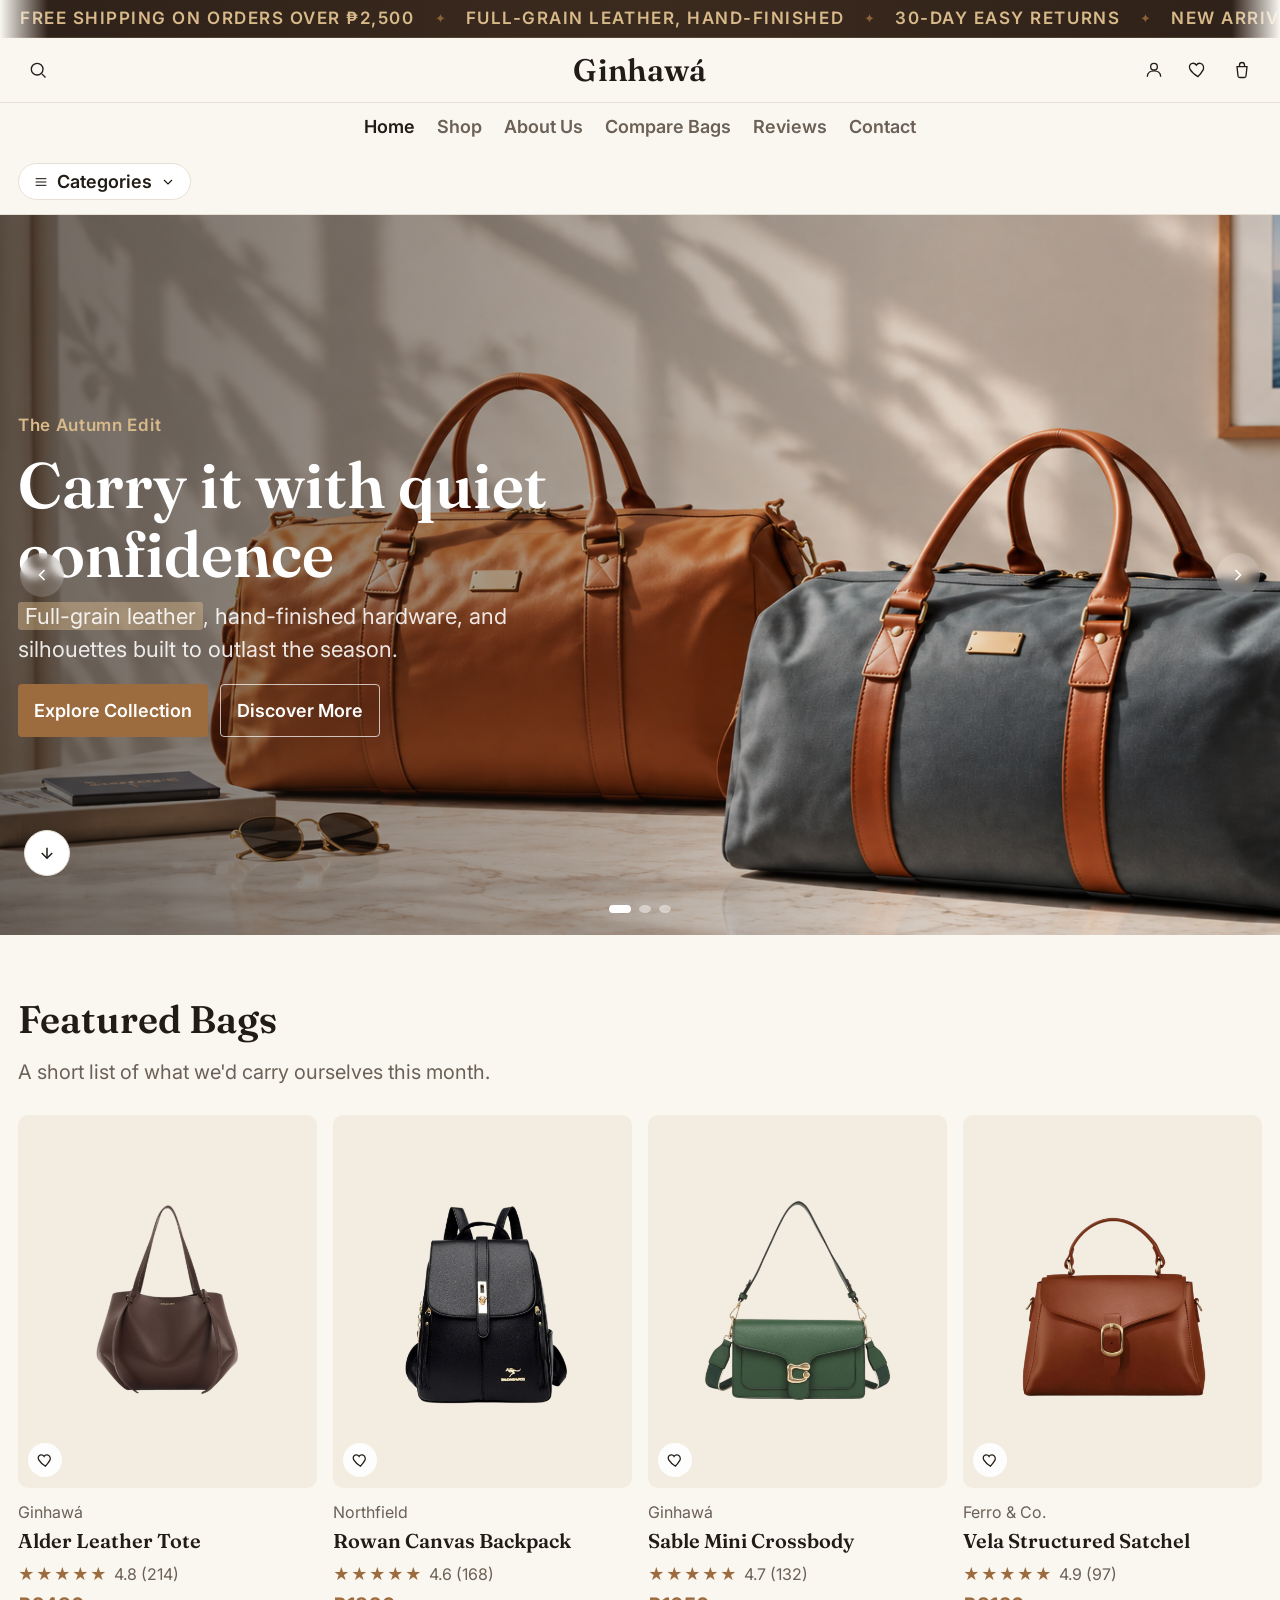
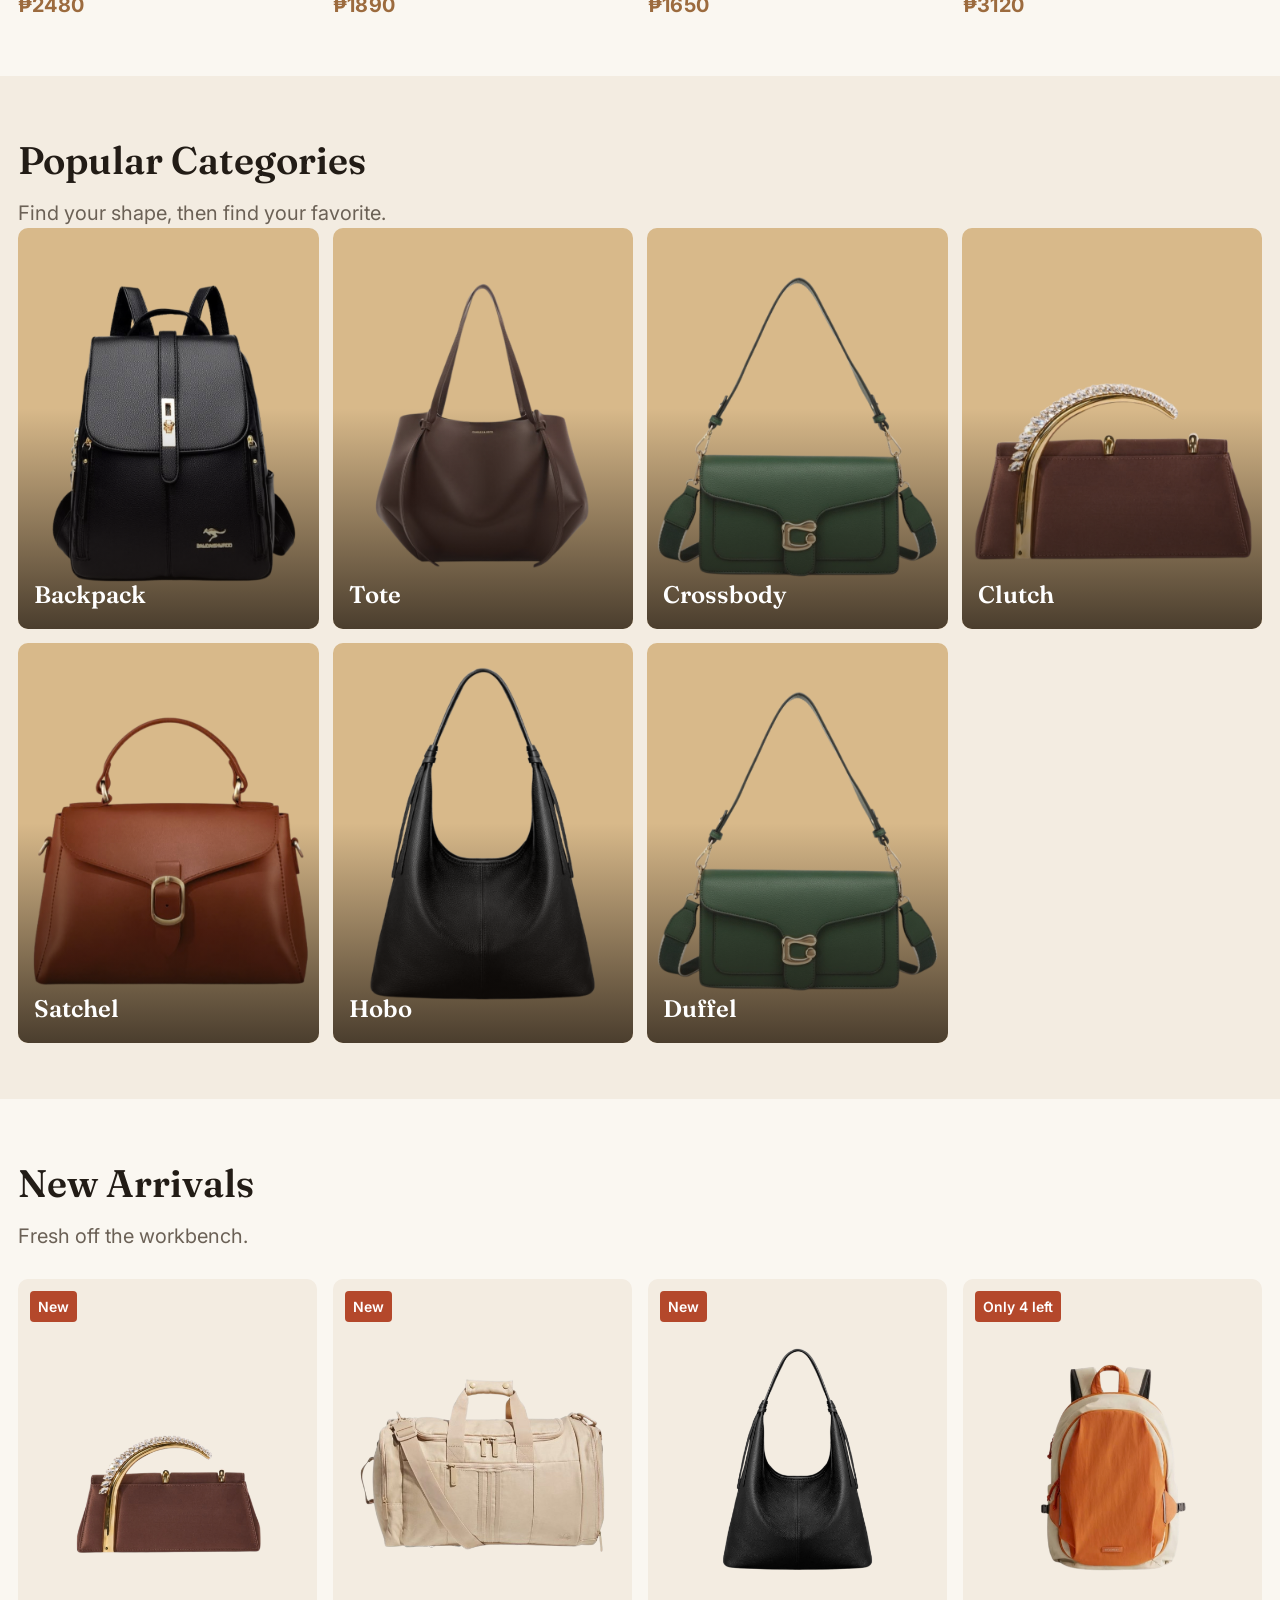
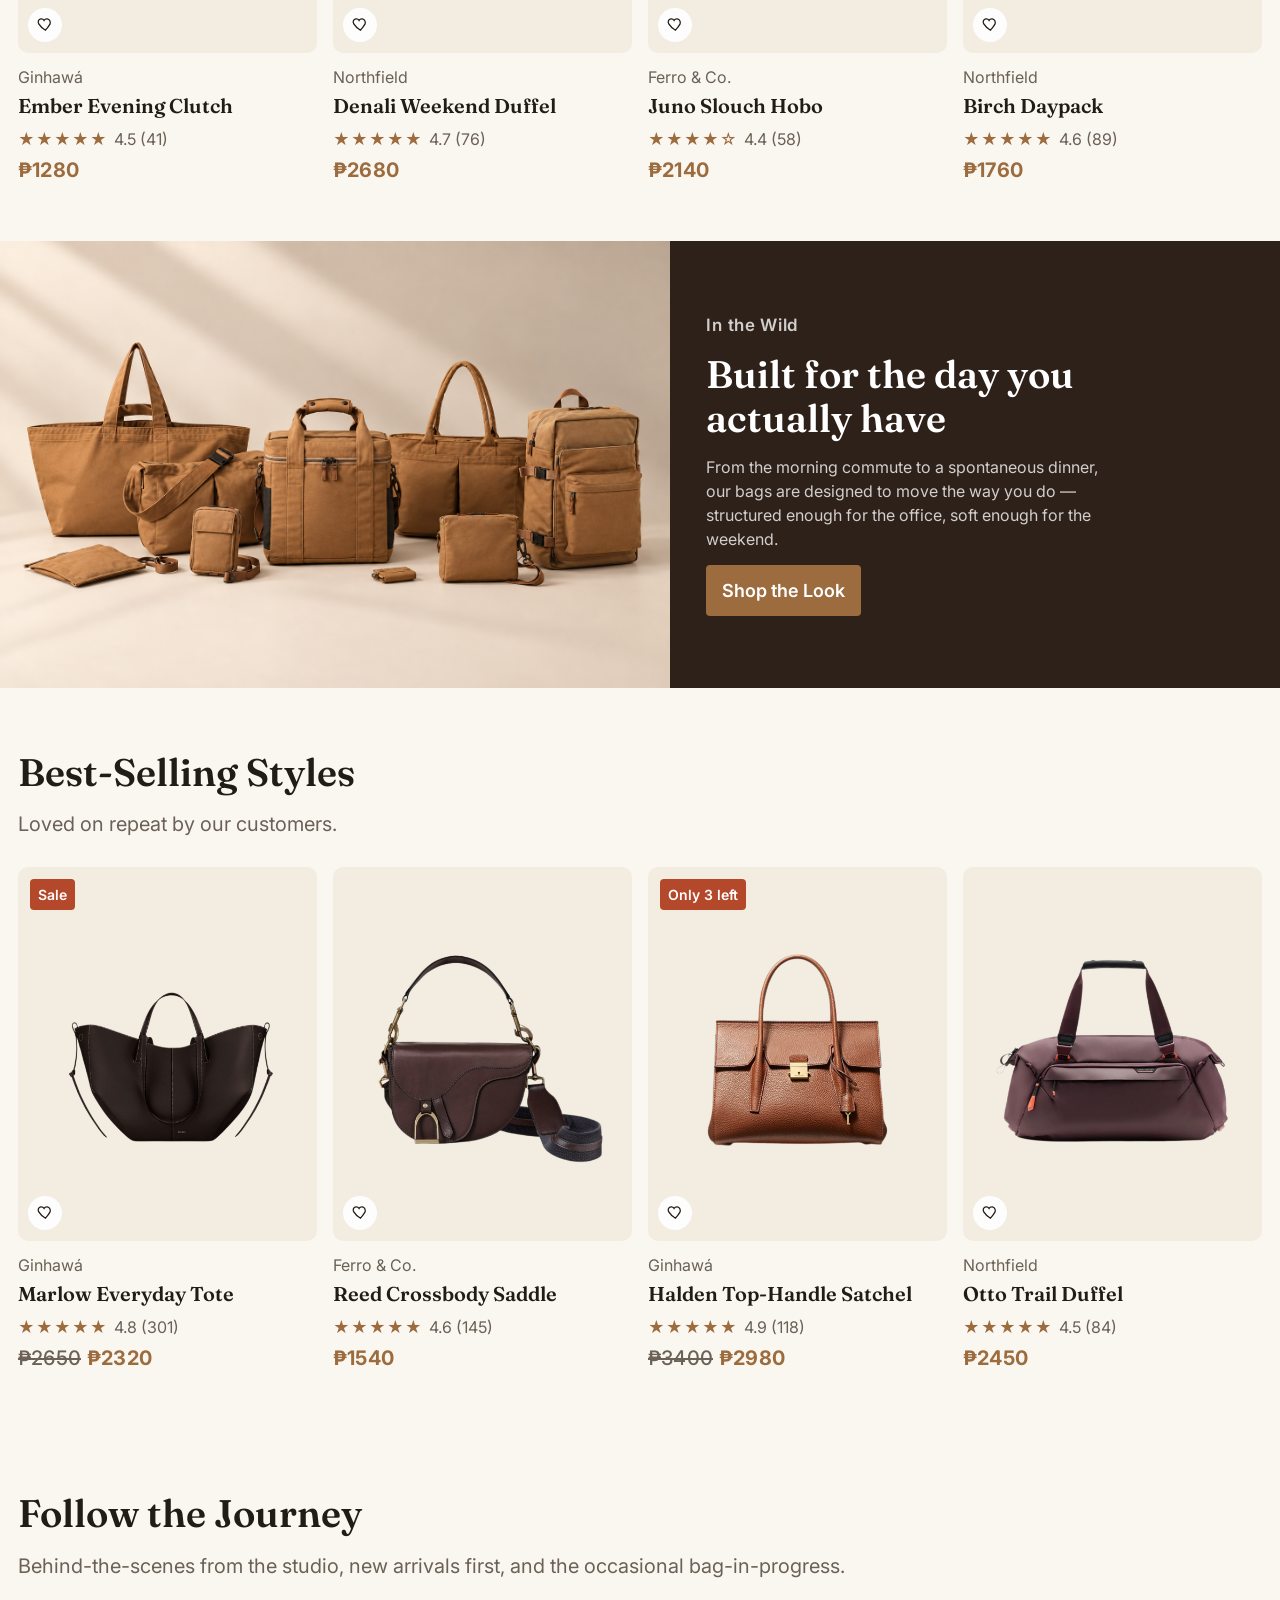
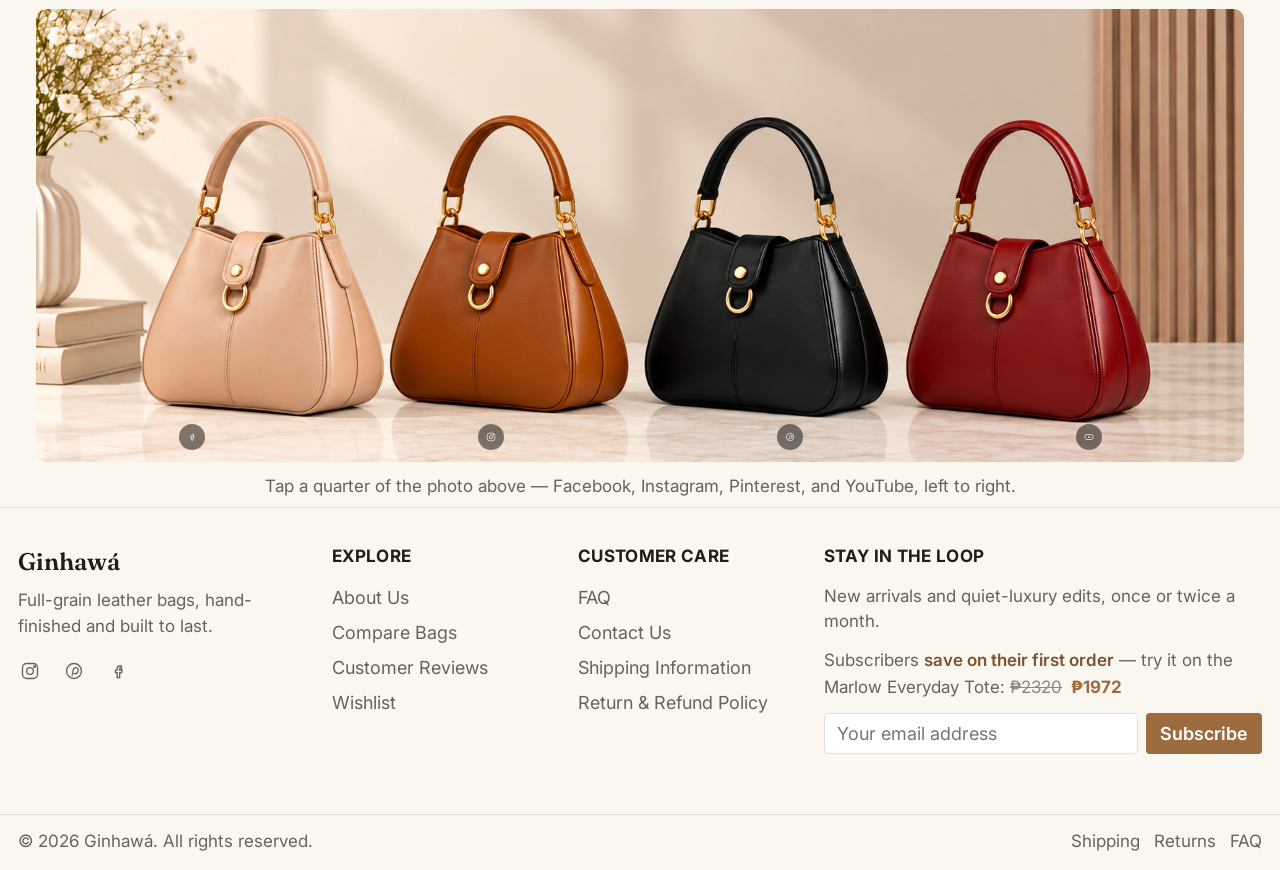
==== commit 9f205337: "removed space and photo options" ====
--- a/index.html
+++ b/index.html
@@ -91,8 +91,7 @@
     <div class="search-bar" id="searchBar">
       <div class="search-bar-inner">
         <svg viewBox="0 0 24 24" fill="none" stroke="currentColor" stroke-width="1.6"><circle cx="11" cy="11" r="7"/><line x1="21" y1="21" x2="16.65" y2="16.65"/></svg>
-        <input type="text" id="searchInput" list="searchSuggestions" autocomplete="off" placeholder="Search bags, categories, or styles…" aria-label="Search products" />
-        <datalist id="searchSuggestions"></datalist>
+        <input type="text" id="searchInput" autocomplete="off" placeholder="Search bags, categories, or styles…" aria-label="Search products" />
         <button class="search-clear" id="searchClear" aria-label="Clear search" hidden>&times;</button>
       </div>
       <p class="search-hint" id="searchHint"></p>
@@ -776,12 +775,11 @@
 
       <div class="compare-table-wrap" id="compareTableWrap">
         <table class="compare-table">
-          <caption class="sr-only">Comparison of bag types by price range, best use, materials, and ideal buyer</caption>
+          <caption class="sr-only">Comparison of bag types by price range, materials, and ideal buyer</caption>
           <thead>
             <tr>
               <th scope="col">Bag Type</th>
               <th scope="col">Price Range</th>
-              <th scope="col">Best Use</th>
               <th scope="col">Materials</th>
               <th scope="col">Ideal For</th>
             </tr>
@@ -789,50 +787,43 @@
           <tbody>
             <tr>
               <th scope="row">Backpack</th>
-              <td data-label="Price Range">₱1,760 – ₱1,980</td>
-              <td data-label="Best Use">Commuting, travel, everyday carry</td>
+              <td data-label="Price Range">₱1,620 – ₱2,380</td>
               <td data-label="Materials">Waxed canvas with leather trim</td>
               <td data-label="Ideal For">Commuters, students, frequent travelers</td>
             </tr>
             <tr>
               <th scope="row">Tote</th>
-              <td data-label="Price Range">₱1,890 – ₱2,480</td>
-              <td data-label="Best Use">Work, errands, weekend carry-all</td>
+              <td data-label="Price Range">₱1,750 – ₱2,480</td>
               <td data-label="Materials">Full-grain leather or leather-trimmed linen</td>
               <td data-label="Ideal For">Office use, everyday errands, new parents</td>
             </tr>
             <tr>
               <th scope="row">Crossbody</th>
-              <td data-label="Price Range">₱1,180 – ₱1,650</td>
-              <td data-label="Best Use">Hands-free errands, nights out, travel</td>
+              <td data-label="Price Range">₱1,180 – ₱1,720</td>
               <td data-label="Materials">Leather with adjustable webbing or leather strap</td>
               <td data-label="Ideal For">Minimalists, travelers, hands-free days</td>
             </tr>
             <tr>
               <th scope="row">Clutch</th>
-              <td data-label="Price Range">₱1,280 – ₱1,420</td>
-              <td data-label="Best Use">Evenings out, formal occasions</td>
+              <td data-label="Price Range">₱1,190 – ₱1,580</td>
               <td data-label="Materials">Pebbled or satin-finished leather</td>
               <td data-label="Ideal For">Evening events, formal wear, light carry</td>
             </tr>
             <tr>
               <th scope="row">Satchel</th>
-              <td data-label="Price Range">₱2,760 – ₱3,120</td>
-              <td data-label="Best Use">Office, meetings, structured everyday carry</td>
+              <td data-label="Price Range">₱2,540 – ₱3,260</td>
               <td data-label="Materials">Structured full-grain leather</td>
               <td data-label="Ideal For">Professionals, desk-to-dinner days</td>
             </tr>
             <tr>
               <th scope="row">Hobo</th>
-              <td data-label="Price Range">₱1,990 – ₱2,240</td>
-              <td data-label="Best Use">Casual everyday carry, weekend outings</td>
+              <td data-label="Price Range">₱1,850 – ₱2,380</td>
               <td data-label="Materials">Soft suede or unstructured leather</td>
               <td data-label="Ideal For">Casual dressers, easy in-and-out access</td>
             </tr>
             <tr>
               <th scope="row">Duffel</th>
-              <td data-label="Price Range">₱2,450 – ₱3,420</td>
-              <td data-label="Best Use">Weekend trips, gym, short travel</td>
+              <td data-label="Price Range">₱2,290 – ₱3,420</td>
               <td data-label="Materials">Water-resistant canvas or full-grain leather</td>
               <td data-label="Ideal For">Weekend travelers, gym-goers, short trips</td>
             </tr>
@@ -928,7 +919,7 @@
         </details>
         <details class="faq-item">
           <summary>How do I know which size or style to choose?</summary>
-          <p>Each product page lists dimensions and recommended uses, and our <a href="#compare">Compare Bags</a> page breaks down capacity, materials, and best use across every bag type we carry.</p>
+          <p>Each product page lists dimensions and recommended uses, and our <a href="#compare">Compare Bags</a> page breaks down price range, materials, and ideal buyer across every bag type we carry.</p>
         </details>
         <details class="faq-item">
           <summary>What materials do you use?</summary>
--- a/Style.css
+++ b/Style.css
@@ -25,7 +25,7 @@
   --font-body: 'Inter', -apple-system, BlinkMacSystemFont, sans-serif;
 
   /* Layout */
-  --max-width: 1400px;
+  --max-width: 1840px;
   --radius-sm: 4px;
   --radius-md: 10px;
   --header-h: 64px;
@@ -937,6 +937,9 @@
   font-size: 18px;
 }
 #view-shop .product-grid { max-width: var(--max-width); margin: 0 auto; padding: 0 18px 64px; }
+@media (min-width: 1500px) {
+  #shopGrid, #wishlistGrid { grid-template-columns: repeat(5, 1fr); }
+}
 
 /* -------------------------------------------------------------
    SECTION: Forms (shared by auth + checkout)
@@ -1280,25 +1283,18 @@
 
 .modal-body { display: grid; grid-template-columns: 1fr 1fr; gap: 0; }
 
-.modal-gallery { padding: 16px; background: var(--color-surface-muted); }
+.modal-gallery { padding: 16px; background: var(--color-surface-muted); display: flex; align-items: center; }
+.modal-gallery-main { width: 100%; }
 .modal-gallery-main {
   aspect-ratio: 1 / 1;
   border-radius: var(--radius-md);
   overflow: hidden;
   background: var(--color-surface);
-  margin-bottom: 12px;
 }
 .modal-gallery-main img { width: 100%; height: 100%; object-fit: contain; padding: 14px; }
-.modal-gallery-thumbs { display: flex; gap: 8px; }
-.modal-thumb {
-  width: 64px; height: 64px;
-  border-radius: var(--radius-sm);
-  overflow: hidden;
-  border: 2px solid transparent;
-  background: var(--color-surface);
-}
-.modal-thumb img { width: 100%; height: 100%; object-fit: contain; padding: 6px; }
-.modal-thumb.is-active { border-color: var(--color-leather); }
+/* Fixed bag dimensions (replaces the old size picker) */
+.modal-dimensions { font-size: 18px; font-weight: 500; margin: 0; color: var(--color-ink); line-height: 1.5; }
+.modal-dimensions-note { font-size: 15px; margin: 2px 0 0; color: var(--color-ink-soft); }
 
 .modal-details { padding: 24px; }
 .modal-details .product-brand { font-size: 17px; }
@@ -1437,7 +1433,7 @@
 .compare-table-wrap.is-hidden { display: none; }
 .compare-table {
   width: 100%;
-  min-width: 760px;
+  min-width: 640px;
   border-collapse: collapse;
   background: var(--color-surface);
 }
@@ -1468,6 +1464,10 @@
   white-space: nowrap;
 }
 .compare-table tbody td { color: var(--color-ink-soft); }
+.compare-table thead th:nth-child(1) { width: 14%; }
+.compare-table thead th:nth-child(2) { width: 18%; }
+.compare-table thead th:nth-child(3),
+.compare-table thead th:nth-child(4) { width: 34%; }
 
 /* -------------------------------------------------------------
    SECTION: Customer Reviews view
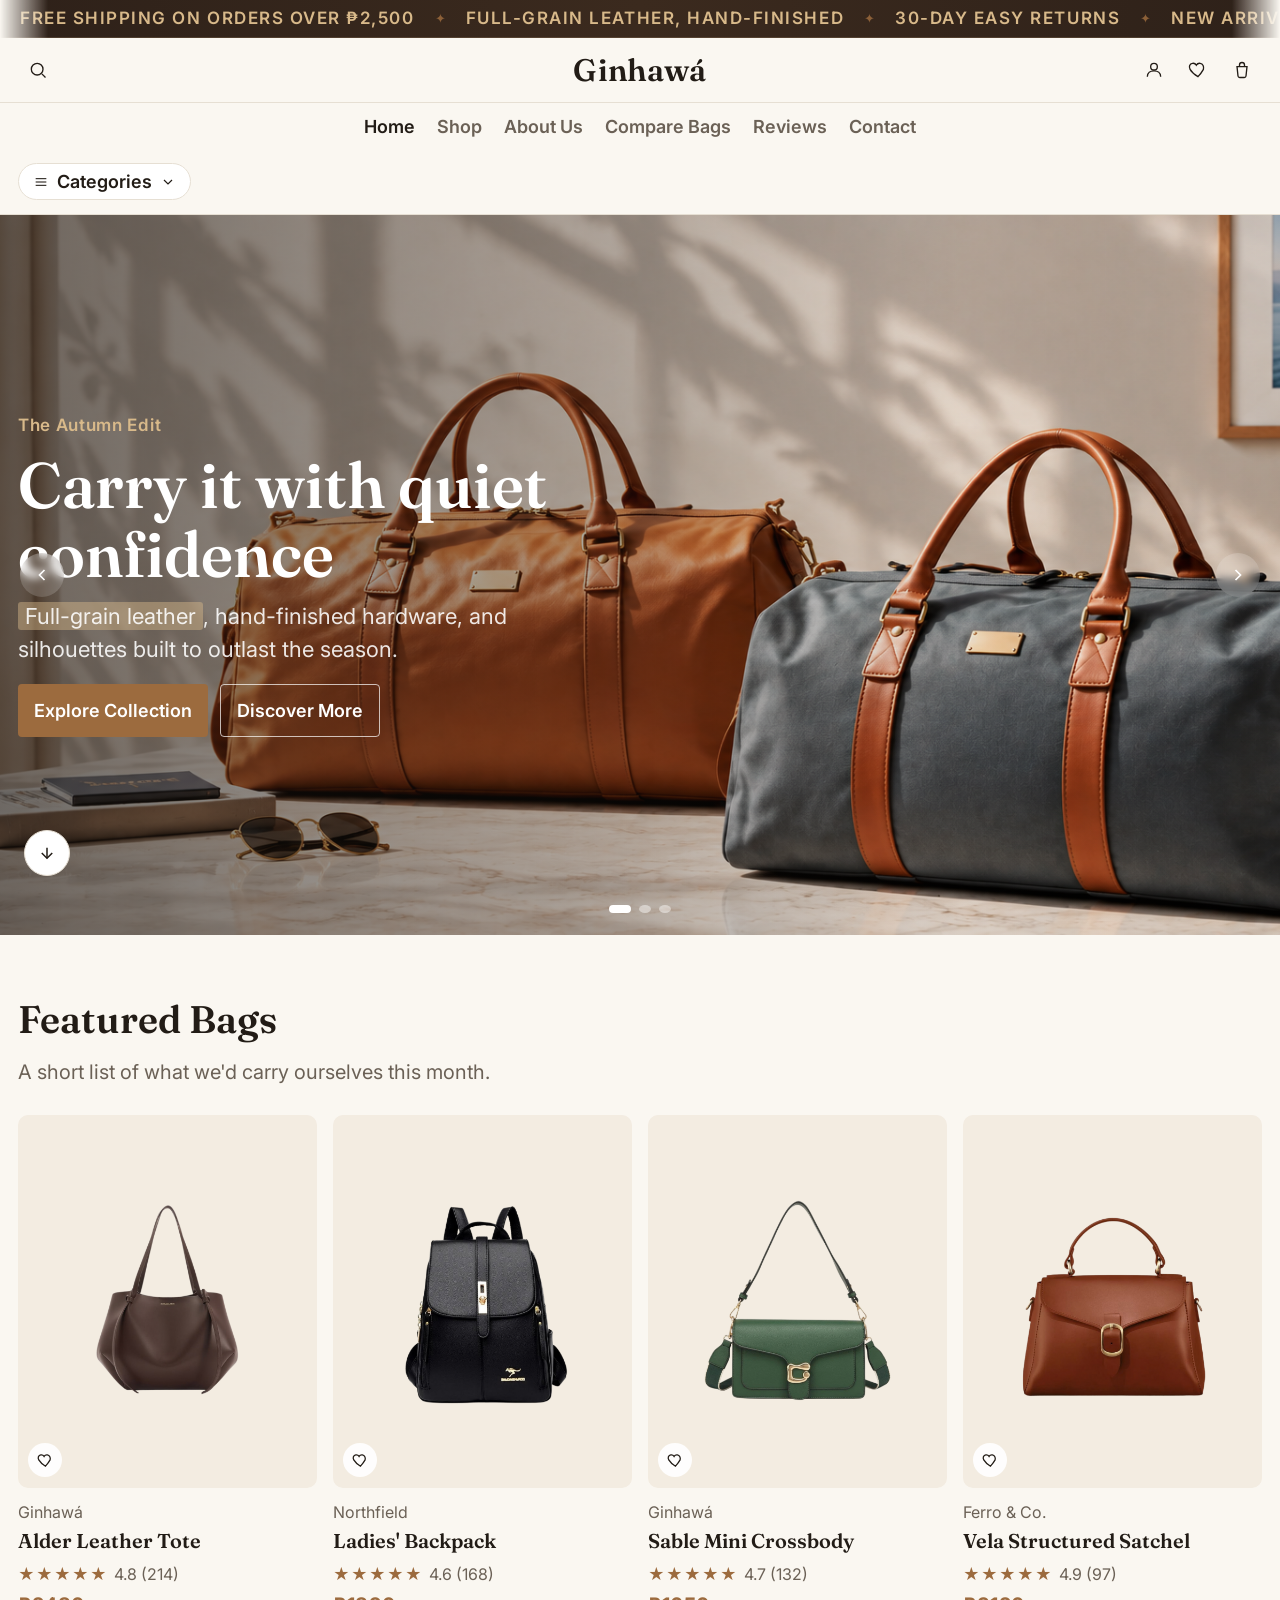
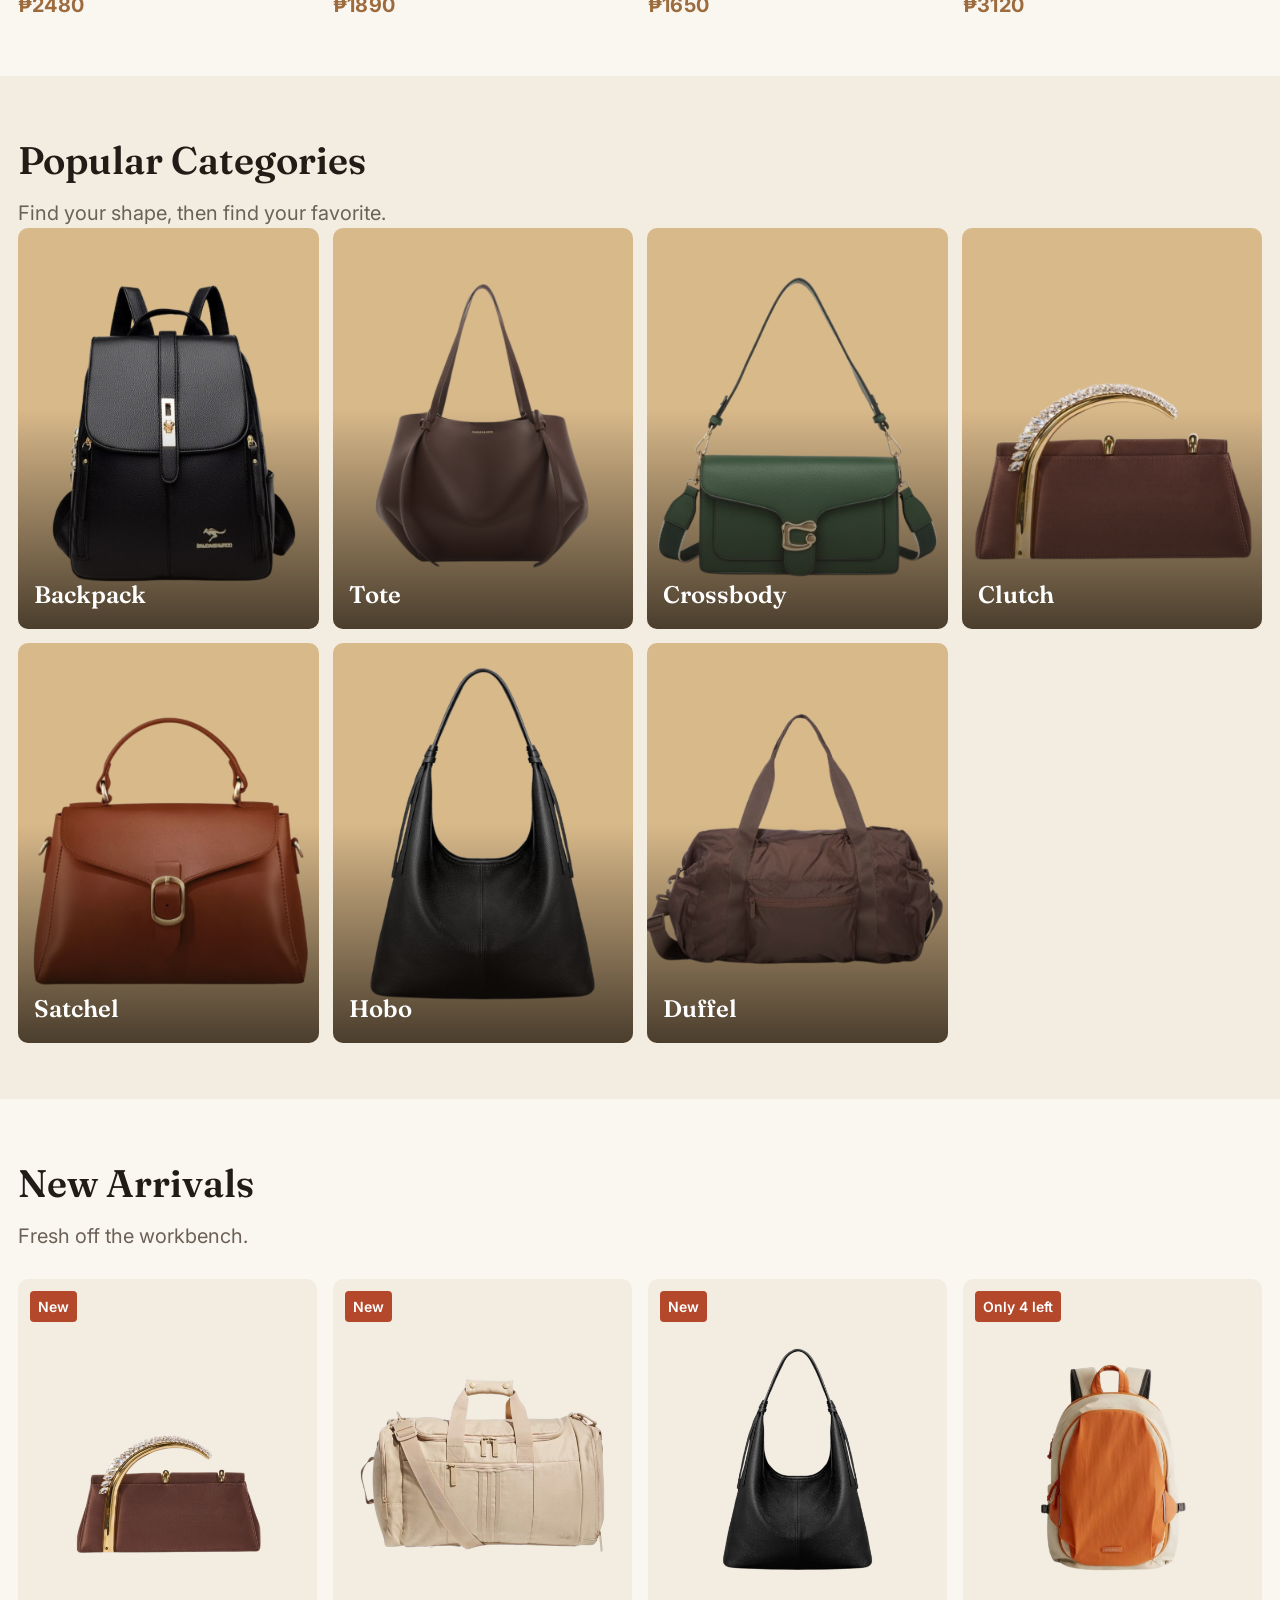
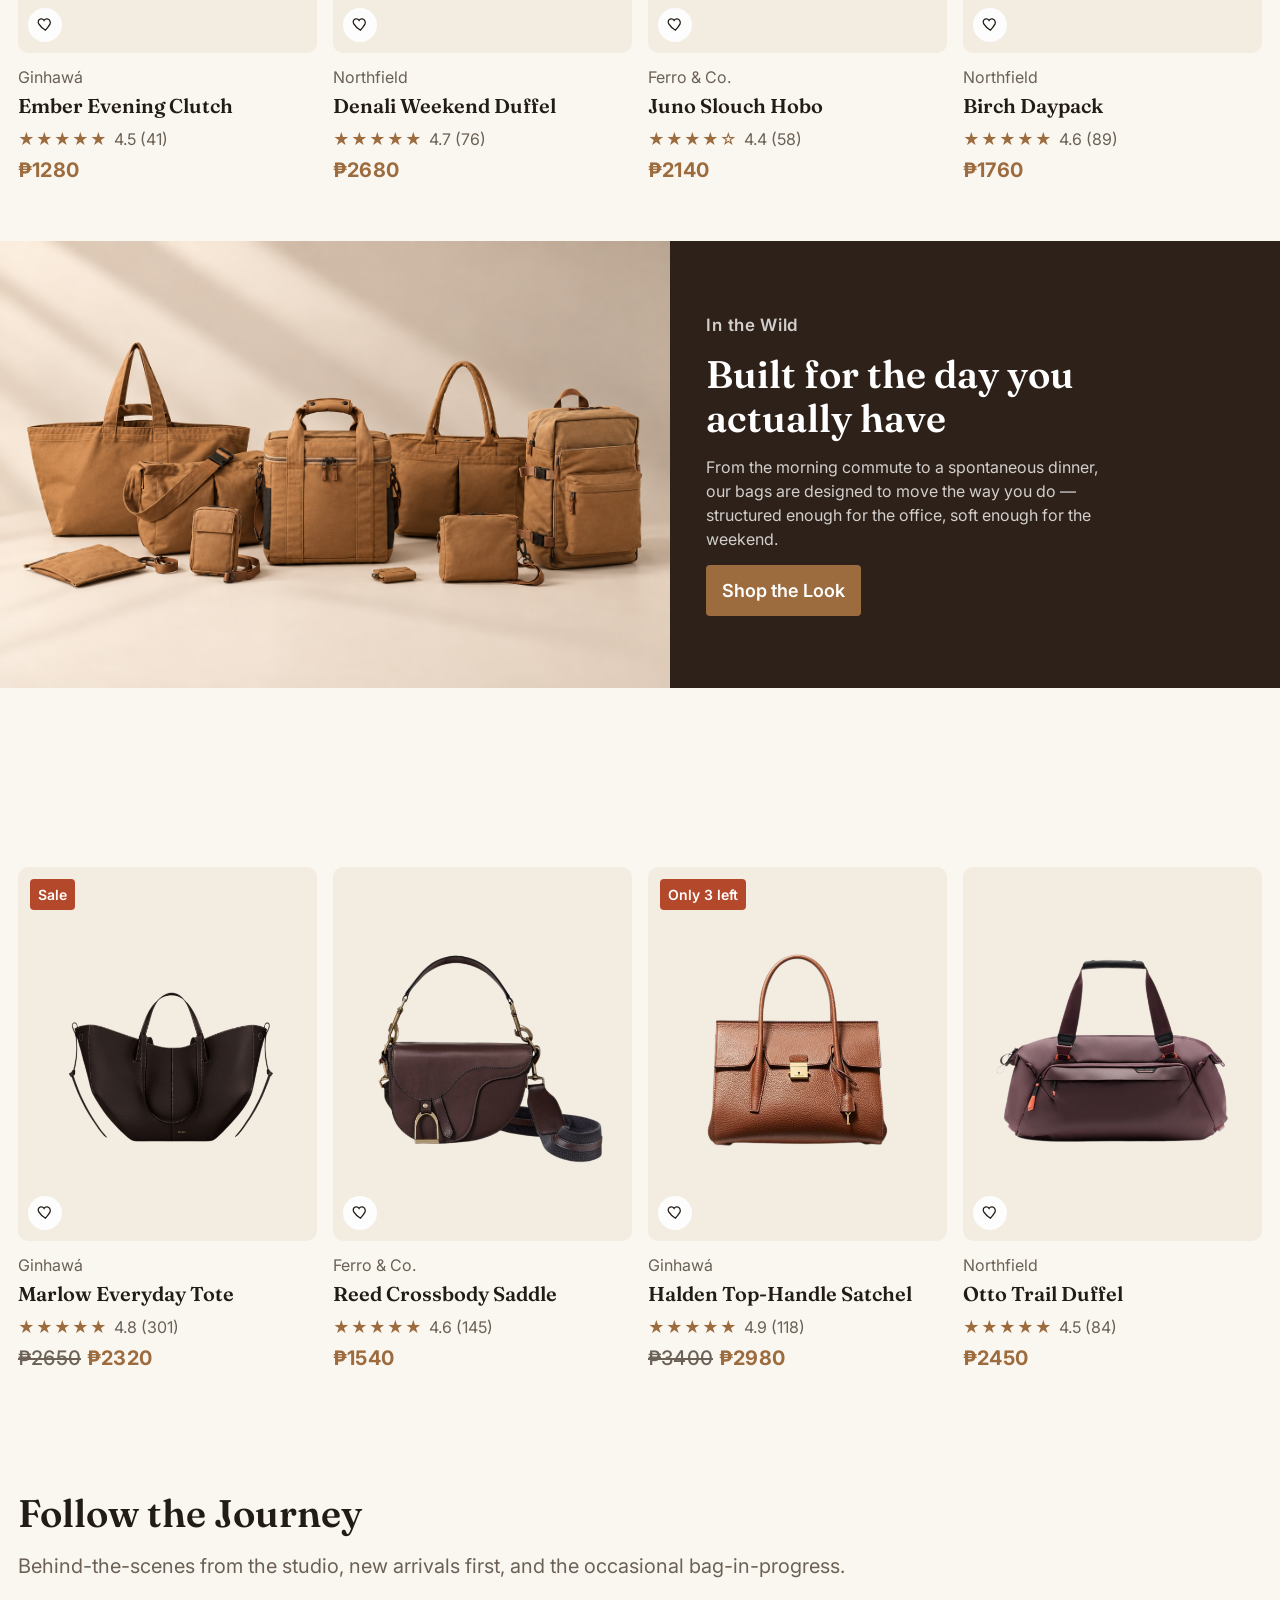
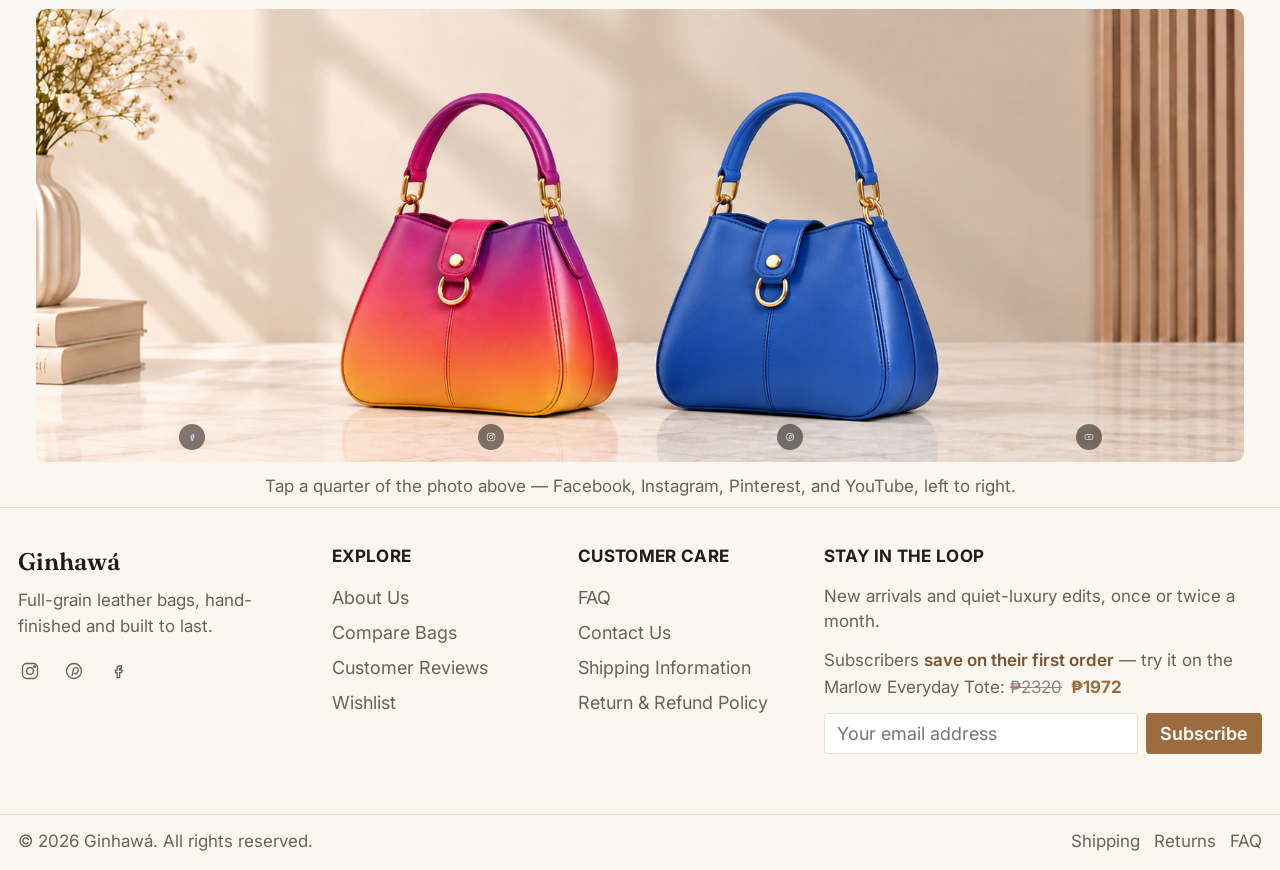
==== commit 8fa8440b: "added bag options" ====
--- a/index.html
+++ b/index.html
@@ -240,11 +240,11 @@
           <p>Behind-the-scenes from the studio, new arrivals first, and the occasional bag-in-progress.</p>
         </div>
         <div class="follow-map-wrap">
-          <img src="photos/imagemaphmp.png" alt="Ginhawá leather bags styled in the studio" id="followBannerImg" usemap="#followMap" class="follow-map-img" loading="lazy" />
+          <img src="photos/imagelink.png" alt="Ginhawá leather bags styled in the studio" id="followBannerImg" usemap="#followMap" class="follow-map-img" loading="lazy" />
           <map name="followMap" id="followMap">
-            <area shape="rect" coords="0,0,300,450" data-rect="0,0,25,100" href="https://www.facebook.com/" target="_blank" rel="noopener noreferrer" alt="Follow Ginhawá on Facebook" />
+            <area shape="rect" coords="0,0,300,450" data-rect="0,0,25,100" href="https://www.pinterest.com/" target="_blank" rel="noopener noreferrer" alt="Follow Ginhawá on Pinterest" />
             <area shape="rect" coords="300,0,600,450" data-rect="25,0,50,100" href="https://www.instagram.com/" target="_blank" rel="noopener noreferrer" alt="Follow Ginhawá on Instagram" />
-            <area shape="rect" coords="600,0,900,450" data-rect="50,0,75,100" href="https://www.pinterest.com/" target="_blank" rel="noopener noreferrer" alt="Follow Ginhawá on Pinterest" />
+            <area shape="rect" coords="600,0,900,450" data-rect="50,0,75,100" href="https://www.facebook.com/" target="_blank" rel="noopener noreferrer" alt="Follow Ginhawá on Facebook" />
             <area shape="rect" coords="900,0,1200,450" data-rect="75,0,100,100" href="https://www.youtube.com/" target="_blank" rel="noopener noreferrer" alt="Subscribe to Ginhawá on YouTube" />
           </map>
           <div class="follow-map-labels" aria-hidden="true">
@@ -996,7 +996,7 @@
           <ul class="contact-info-list">
             <li><strong>Email</strong><span>hello@ginhawa.com</span></li>
             <li><strong>Phone</strong><span>+63 2 8888 1234</span></li>
-            <li><strong>Studio</strong><span>Makati City, Metro Manila, Philippines</span></li>
+            <li><strong>Studio</strong><span>Sto. Tomas City, Batangas, Philippines</span></li>
             <li><strong>Hours</strong><span>Mon–Fri, 9am–6pm PHT</span></li>
           </ul>
           <p class="contact-info-note">Prefer social? Find us on Instagram, Pinterest, and Facebook via the links in our footer.</p>
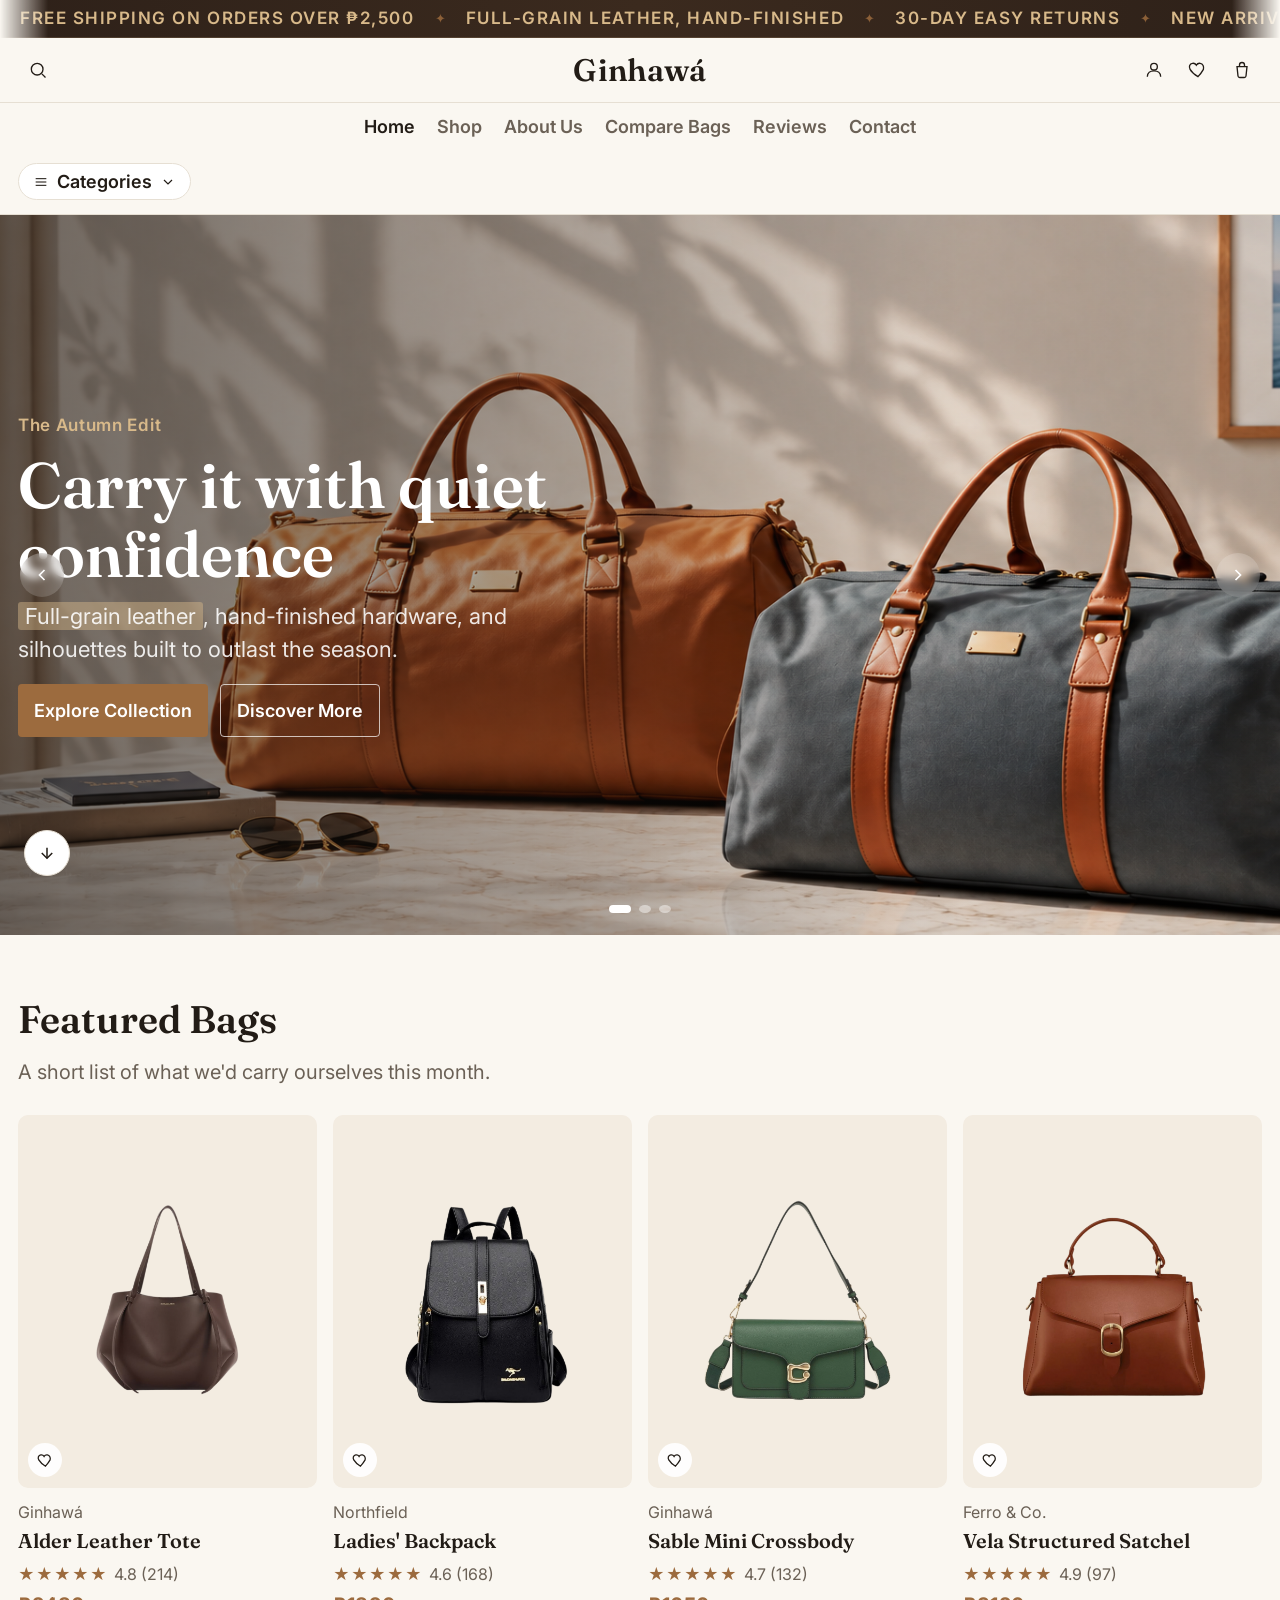
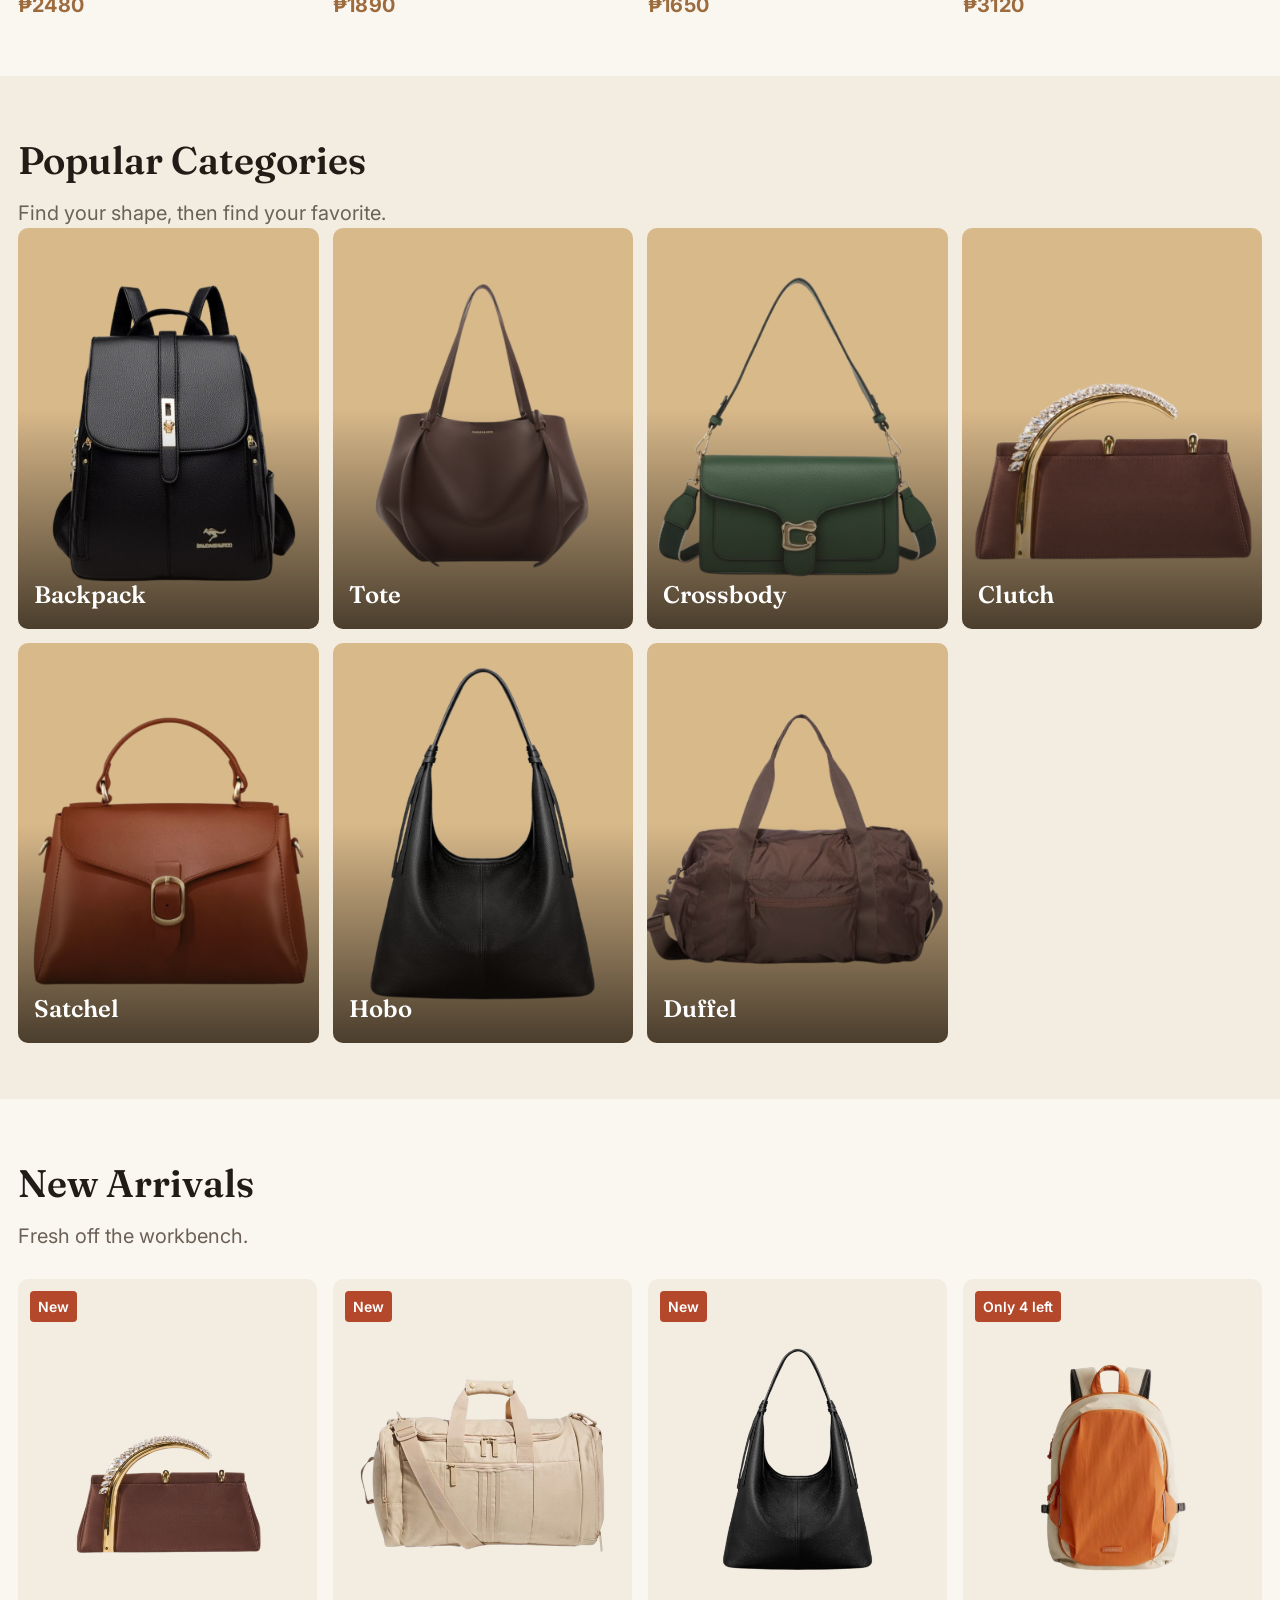
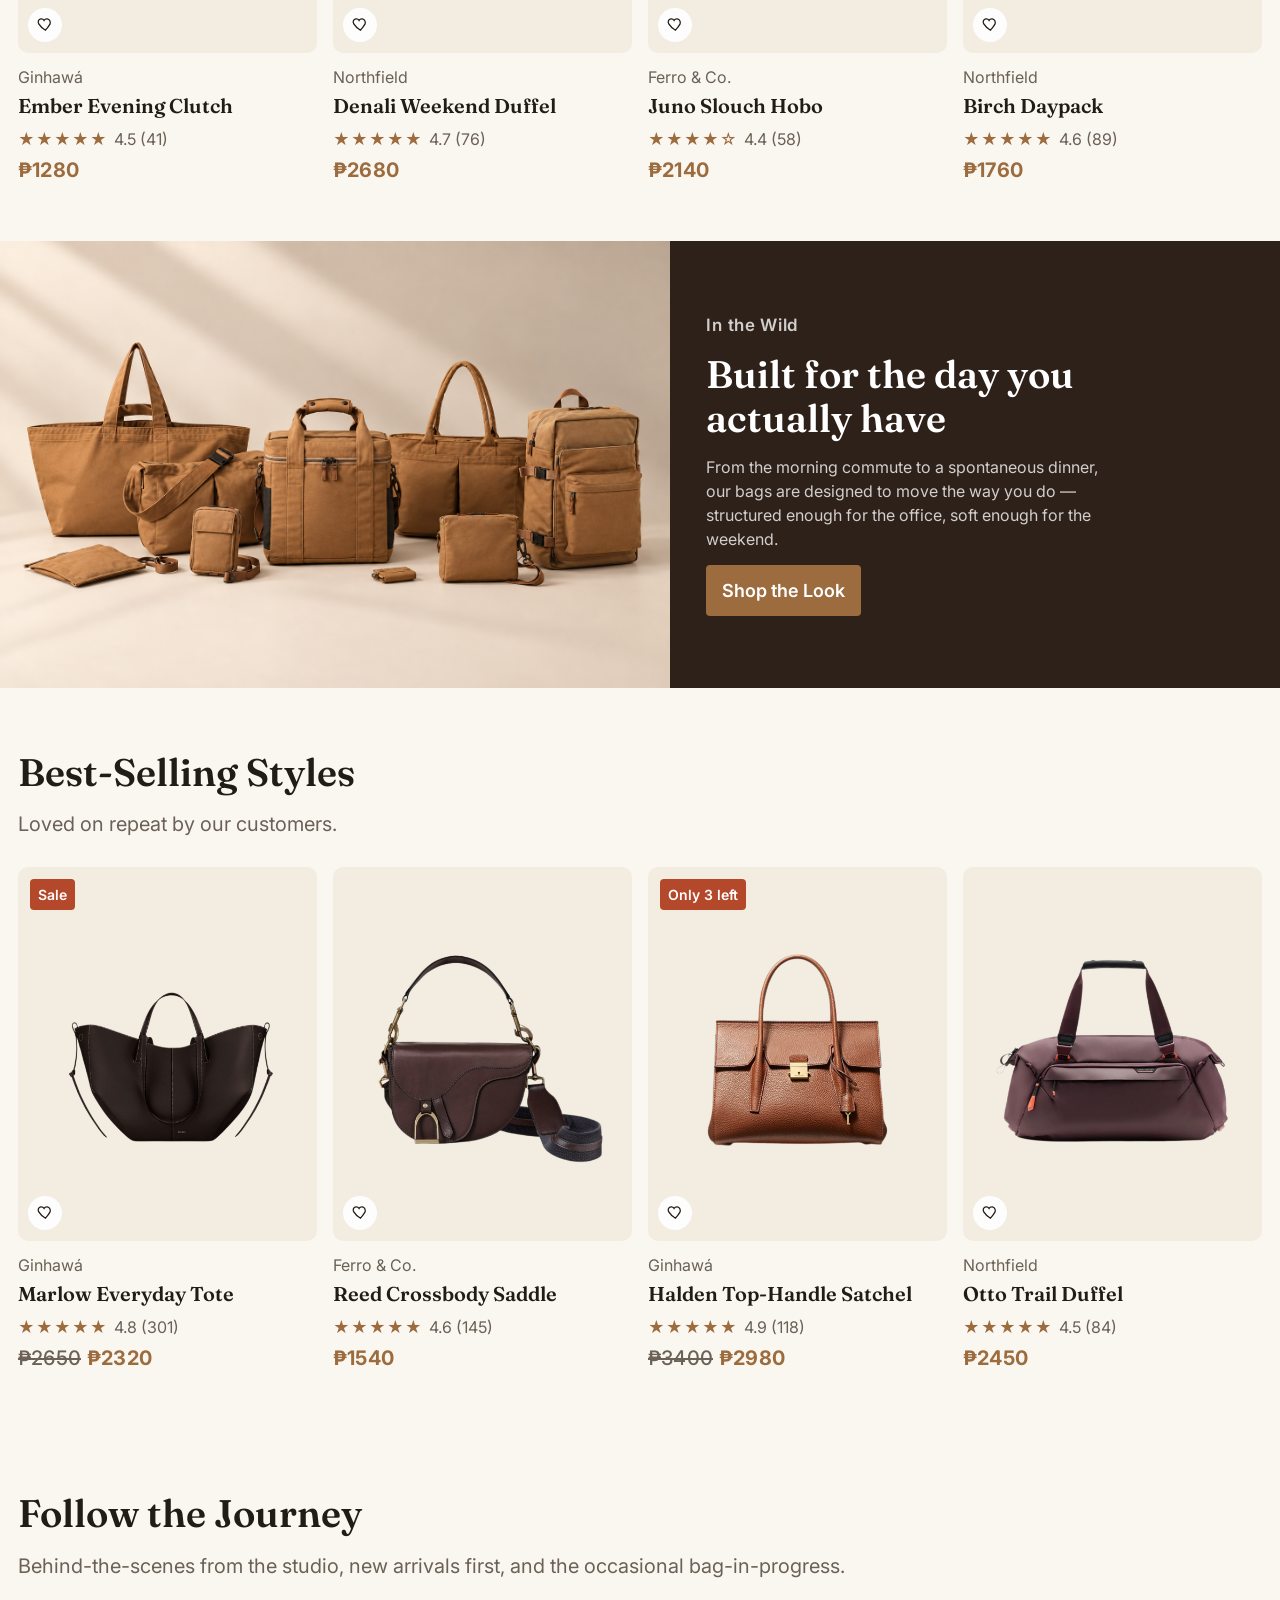
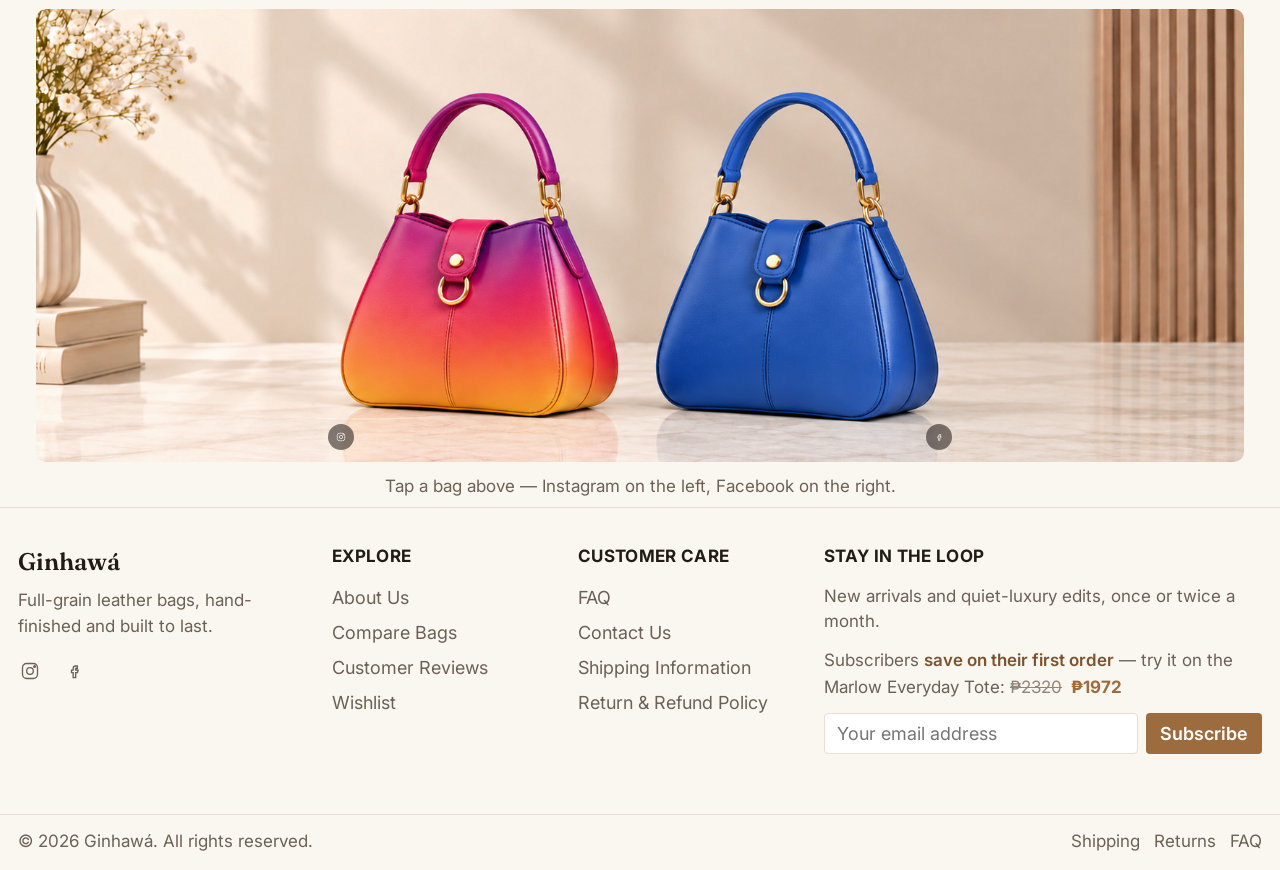
==== commit dfce9e3a: "modified the links" ====
--- a/index.html
+++ b/index.html
@@ -242,27 +242,19 @@
         <div class="follow-map-wrap">
           <img src="photos/imagelink.png" alt="Ginhawá leather bags styled in the studio" id="followBannerImg" usemap="#followMap" class="follow-map-img" loading="lazy" />
           <map name="followMap" id="followMap">
-            <area shape="rect" coords="0,0,300,450" data-rect="0,0,25,100" href="https://www.pinterest.com/" target="_blank" rel="noopener noreferrer" alt="Follow Ginhawá on Pinterest" />
-            <area shape="rect" coords="300,0,600,450" data-rect="25,0,50,100" href="https://www.instagram.com/" target="_blank" rel="noopener noreferrer" alt="Follow Ginhawá on Instagram" />
-            <area shape="rect" coords="600,0,900,450" data-rect="50,0,75,100" href="https://www.facebook.com/" target="_blank" rel="noopener noreferrer" alt="Follow Ginhawá on Facebook" />
-            <area shape="rect" coords="900,0,1200,450" data-rect="75,0,100,100" href="https://www.youtube.com/" target="_blank" rel="noopener noreferrer" alt="Subscribe to Ginhawá on YouTube" />
+            <area shape="rect" coords="0,0,0,0" data-rect="24,27,49.5,79" href="https://www.instagram.com/" target="_blank" rel="noopener noreferrer" alt="Follow Ginhawá on Instagram" title="Instagram" />
+            <area shape="rect" coords="0,0,0,0" data-rect="50,27,76,79" href="https://www.facebook.com/" target="_blank" rel="noopener noreferrer" alt="Follow Ginhawá on Facebook" title="Facebook" />
           </map>
           <div class="follow-map-labels" aria-hidden="true">
-            <span class="follow-map-label">
-              <svg viewBox="0 0 24 24" fill="none" stroke="currentColor" stroke-width="1.6"><path d="M14 9h2V6h-2a3 3 0 0 0-3 3v2H9v3h2v6h3v-6h2.2l.8-3H14V9Z"/></svg>
-            </span>
             <span class="follow-map-label">
               <svg viewBox="0 0 24 24" fill="none" stroke="currentColor" stroke-width="1.6"><rect x="3" y="3" width="18" height="18" rx="5"/><circle cx="12" cy="12" r="4"/><circle cx="17.5" cy="6.5" r="1"/></svg>
             </span>
             <span class="follow-map-label">
-              <svg viewBox="0 0 24 24" fill="none" stroke="currentColor" stroke-width="1.6"><circle cx="12" cy="12" r="9"/><path d="M9.5 18c1-3 1.5-5.4 1.5-7a3 3 0 1 1 5.7 1.3c-.4 1.7-1.7 3-3.2 3-.7 0-1.2-.3-1.4-.7"/></svg>
+              <svg viewBox="0 0 24 24" fill="none" stroke="currentColor" stroke-width="1.6"><path d="M14 9h2V6h-2a3 3 0 0 0-3 3v2H9v3h2v6h3v-6h2.2l.8-3H14V9Z"/></svg>
             </span>
-            <span class="follow-map-label">
-              <svg viewBox="0 0 24 24" fill="none" stroke="currentColor" stroke-width="1.6"><rect x="2.5" y="6" width="19" height="12" rx="4"/><path d="M10.5 9.5l5 2.5-5 2.5z" fill="currentColor" stroke="none"/></svg>
-            </span>
-          </div>
-        </div>
-        <p class="follow-map-caption">Tap a quarter of the photo above — Facebook, Instagram, Pinterest, and YouTube, left to right.</p>
+          </div>
+        </div>
+        <p class="follow-map-caption">Tap a bag above — Instagram on the left, Facebook on the right.</p>
       </section>
     </section>
 
@@ -999,7 +991,7 @@
             <li><strong>Studio</strong><span>Sto. Tomas City, Batangas, Philippines</span></li>
             <li><strong>Hours</strong><span>Mon–Fri, 9am–6pm PHT</span></li>
           </ul>
-          <p class="contact-info-note">Prefer social? Find us on Instagram, Pinterest, and Facebook via the links in our footer.</p>
+          <p class="contact-info-note">Prefer social? Find us on Instagram and Facebook via the links in our footer.</p>
         </aside>
       </div>
     </section>
@@ -1086,9 +1078,6 @@
           <a href="https://www.instagram.com/" class="icon-btn" aria-label="Instagram" target="_blank" rel="noopener noreferrer">
             <svg viewBox="0 0 24 24" fill="none" stroke="currentColor" stroke-width="1.6"><rect x="3" y="3" width="18" height="18" rx="5"/><circle cx="12" cy="12" r="4"/><circle cx="17.5" cy="6.5" r="1"/></svg>
           </a>
-          <a href="https://www.pinterest.com/" class="icon-btn" aria-label="Pinterest" target="_blank" rel="noopener noreferrer">
-            <svg viewBox="0 0 24 24" fill="none" stroke="currentColor" stroke-width="1.6"><circle cx="12" cy="12" r="9"/><path d="M9.5 18c1-3 1.5-5.4 1.5-7a3 3 0 1 1 5.7 1.3c-.4 1.7-1.7 3-3.2 3-.7 0-1.2-.3-1.4-.7"/></svg>
-          </a>
           <a href="https://www.facebook.com/" class="icon-btn" aria-label="Facebook" target="_blank" rel="noopener noreferrer">
             <svg viewBox="0 0 24 24" fill="none" stroke="currentColor" stroke-width="1.6"><path d="M14 9h2V6h-2a3 3 0 0 0-3 3v2H9v3h2v6h3v-6h2.2l.8-3H14V9Z"/></svg>
           </a>
--- a/Style.css
+++ b/Style.css
@@ -1871,7 +1871,7 @@
   position: absolute;
   top: 0; left: 24px; right: 24px; bottom: 0;
   display: grid;
-  grid-template-columns: repeat(4, 1fr);
+  grid-template-columns: repeat(2, 1fr);
   pointer-events: none;
 }
 .follow-map-label {
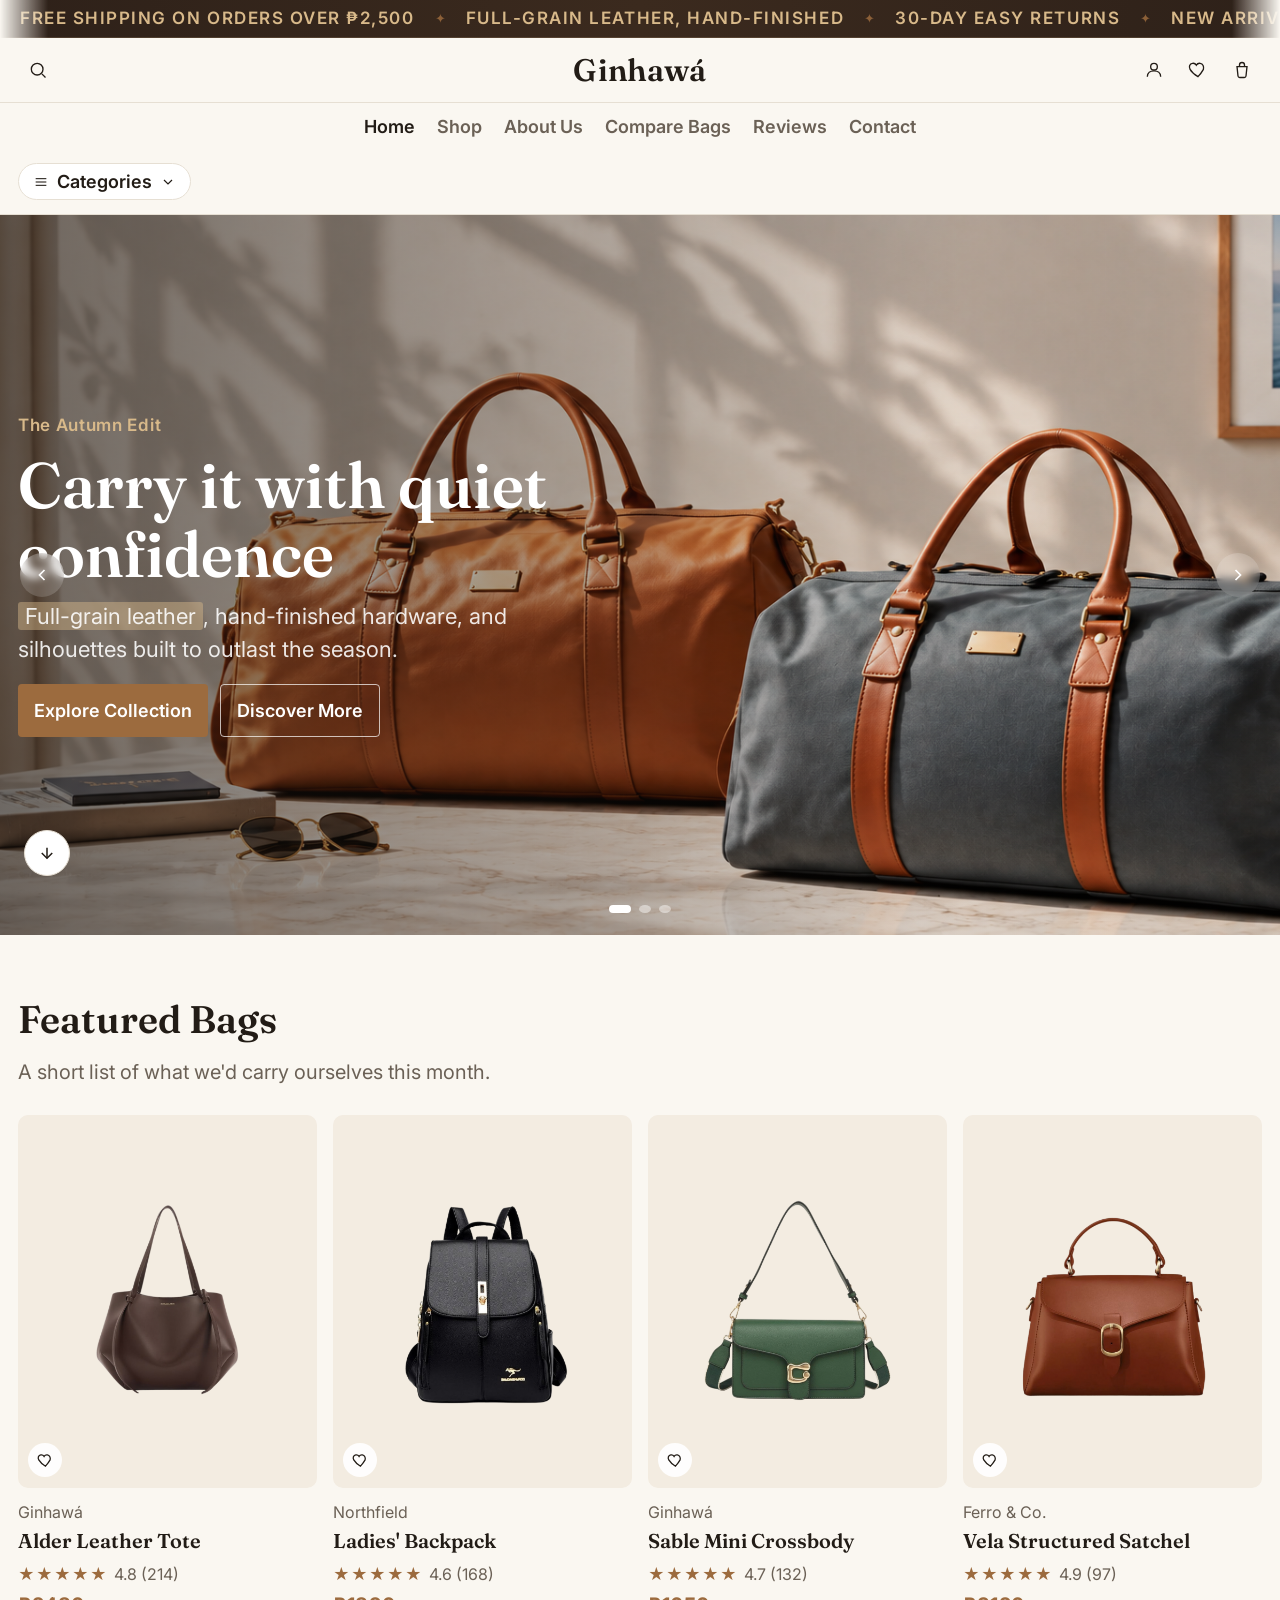
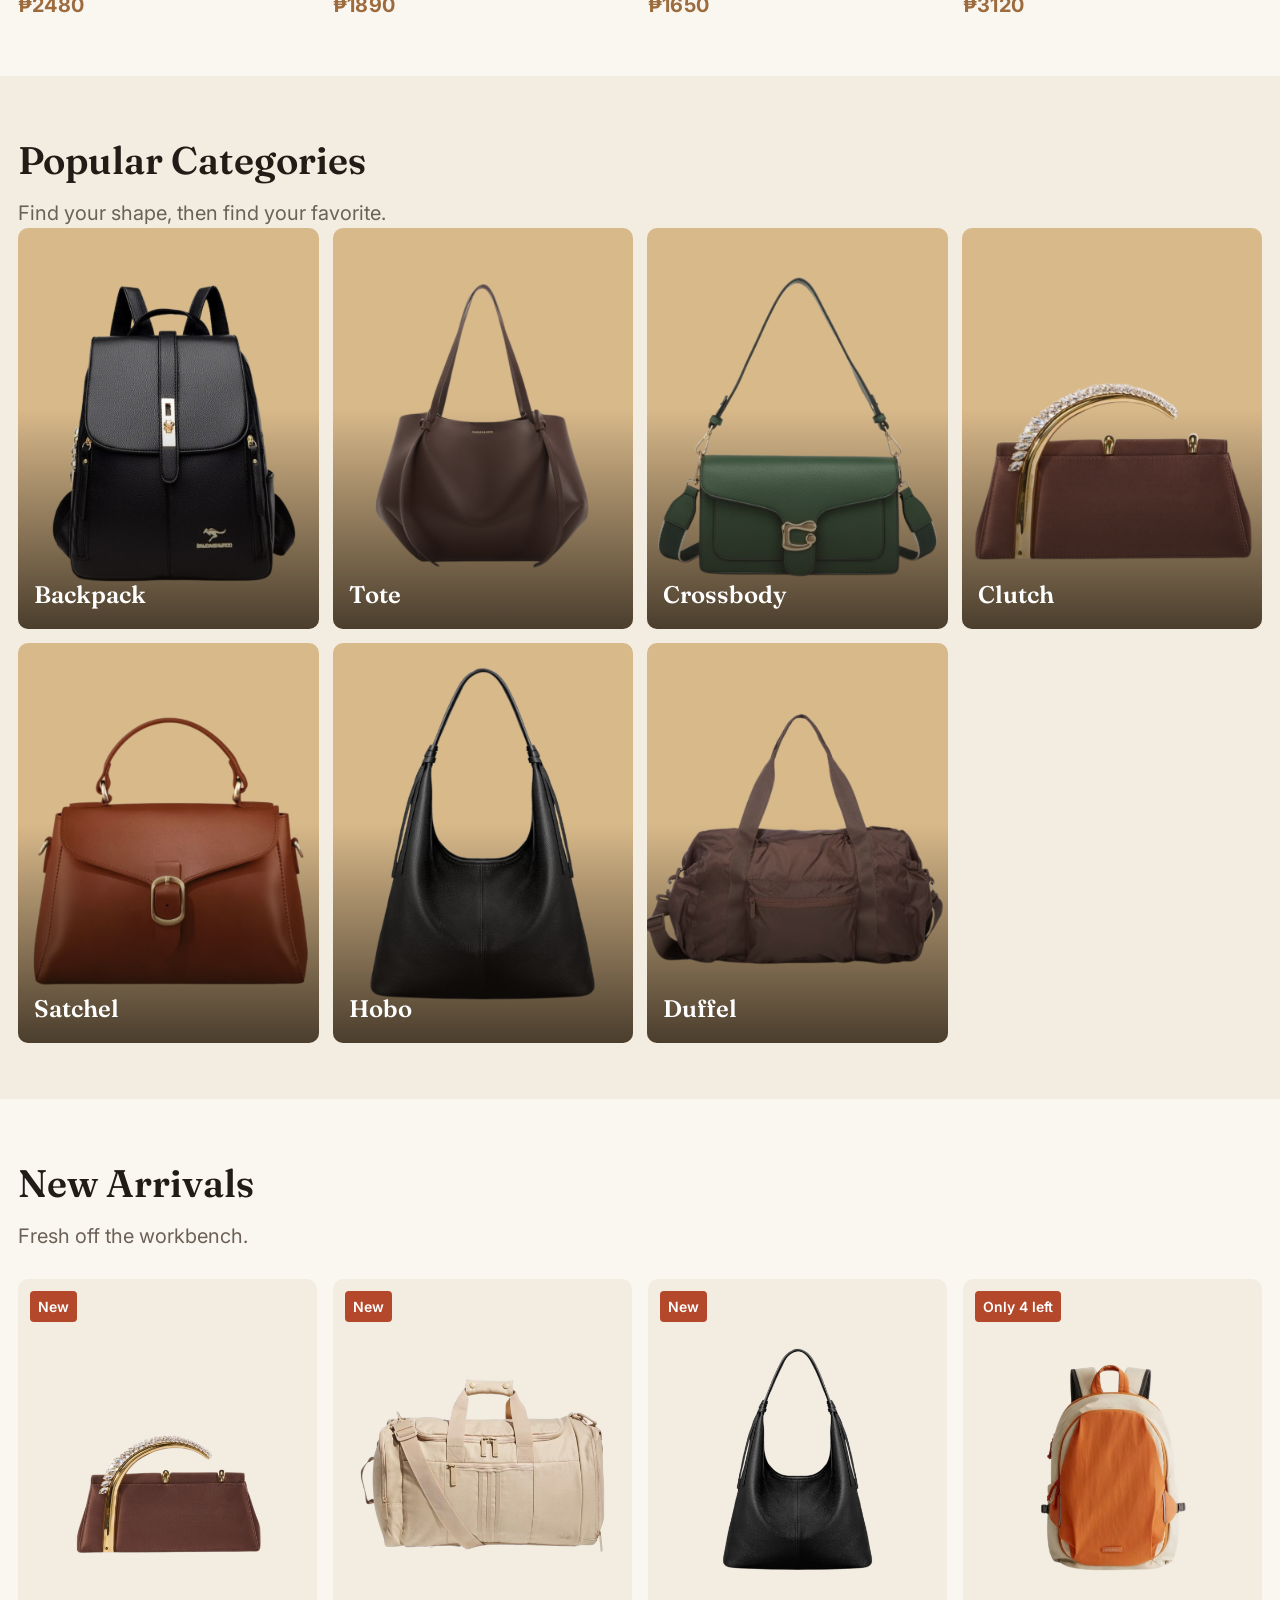
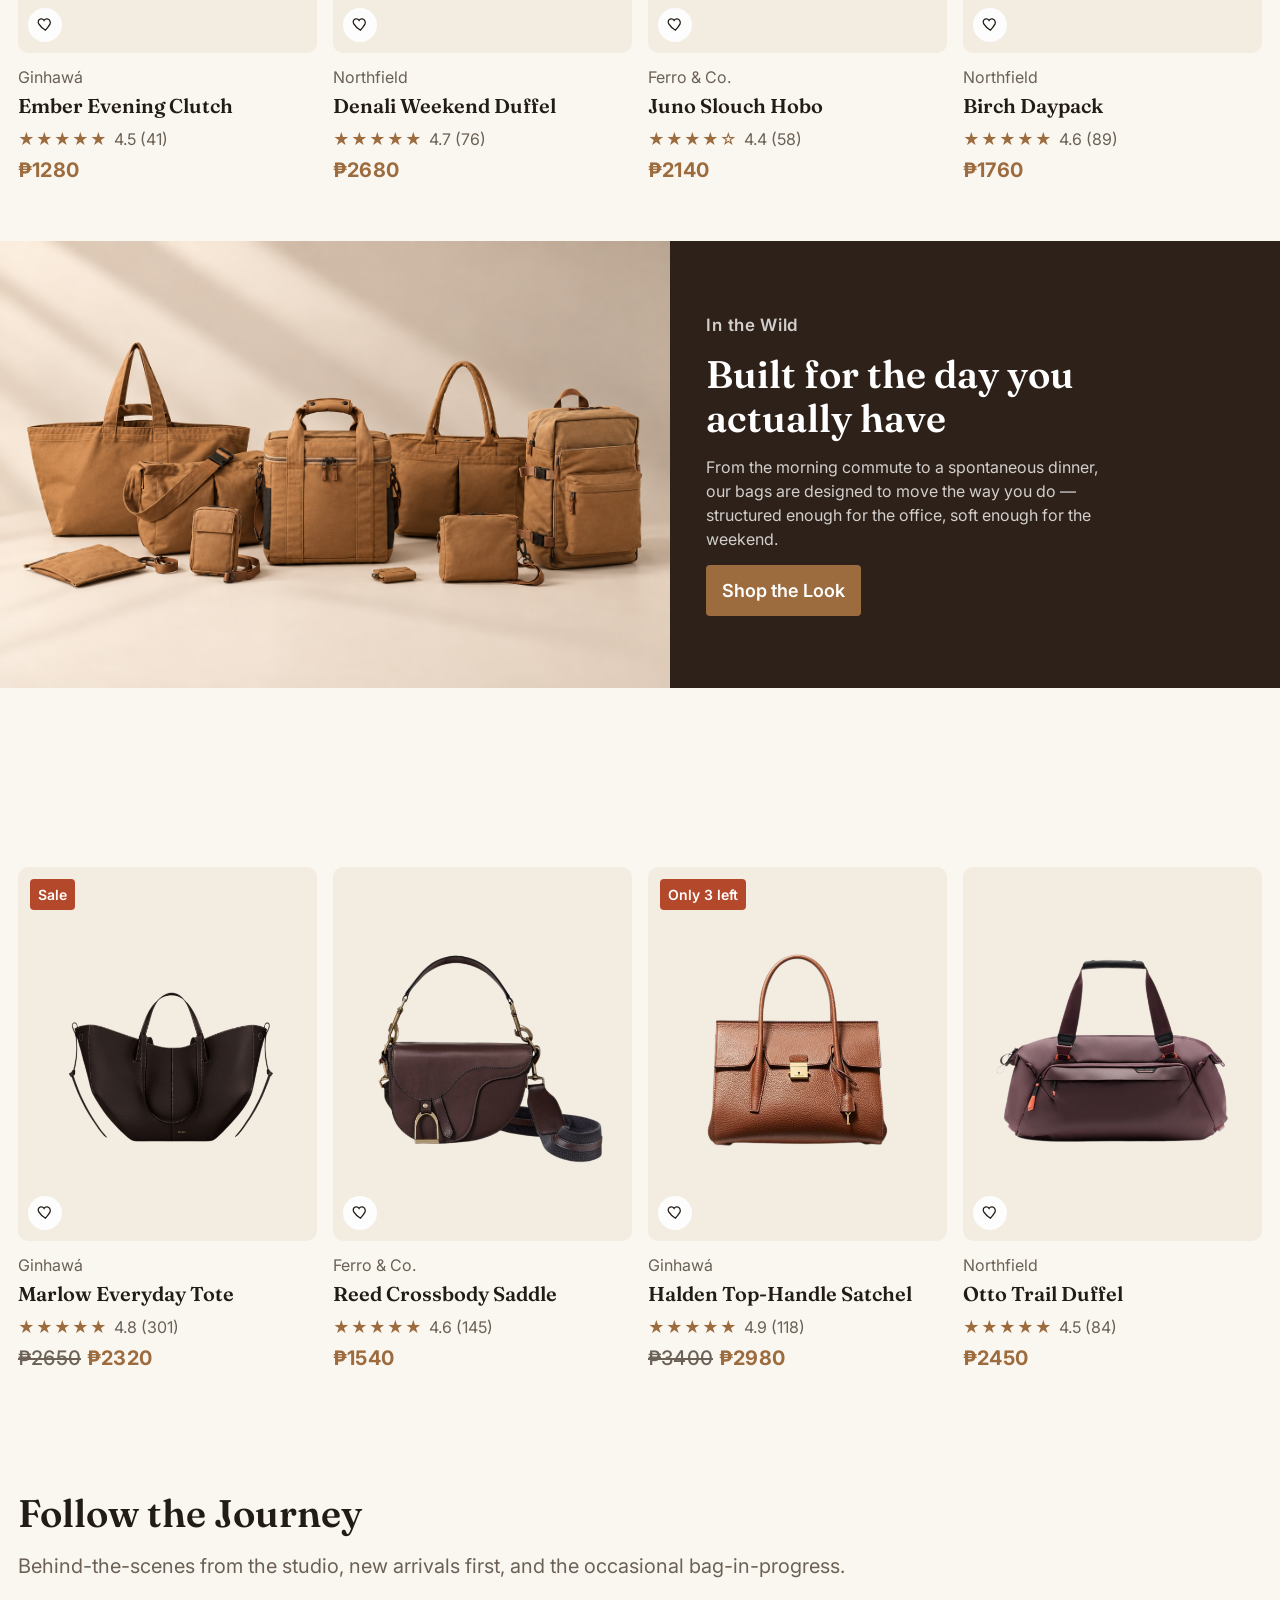
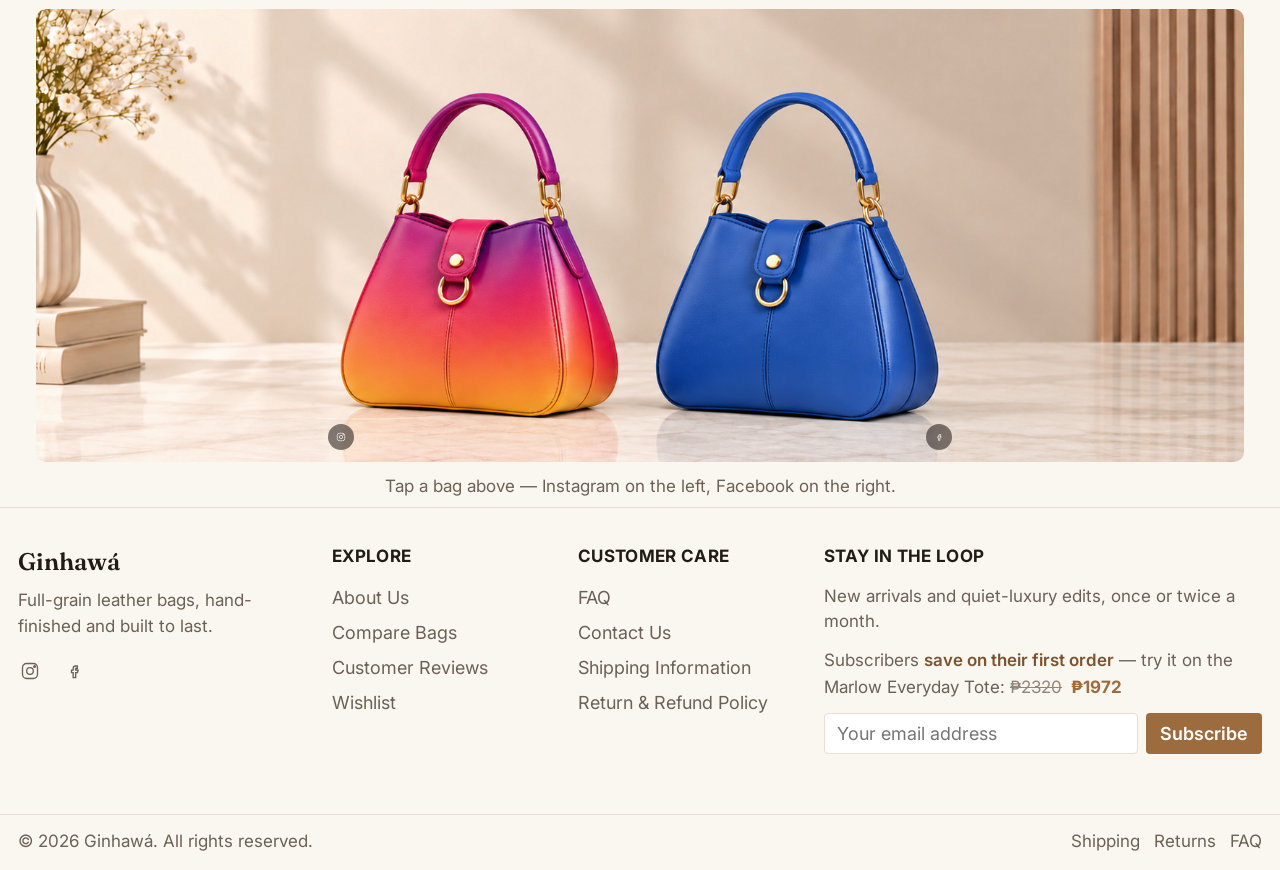
==== commit c8d89f04: "modified fba nf ig links" ====
--- a/index.html
+++ b/index.html
@@ -242,8 +242,8 @@
         <div class="follow-map-wrap">
           <img src="photos/imagelink.png" alt="Ginhawá leather bags styled in the studio" id="followBannerImg" usemap="#followMap" class="follow-map-img" loading="lazy" />
           <map name="followMap" id="followMap">
-            <area shape="rect" coords="0,0,0,0" data-rect="24,27,49.5,79" href="https://www.instagram.com/" target="_blank" rel="noopener noreferrer" alt="Follow Ginhawá on Instagram" title="Instagram" />
-            <area shape="rect" coords="0,0,0,0" data-rect="50,27,76,79" href="https://www.facebook.com/" target="_blank" rel="noopener noreferrer" alt="Follow Ginhawá on Facebook" title="Facebook" />
+            <area shape="rect" coords="0,0,0,0" data-rect="24,27,49.5,79" href="https://www.instagram.com/ginhawa_premiumbags/" target="_blank" rel="noopener noreferrer" alt="Follow Ginhawá on Instagram" title="Instagram" />
+            <area shape="rect" coords="0,0,0,0" data-rect="50,27,76,79" href="https://www.facebook.com/profile.php?id=61595442235689" target="_blank" rel="noopener noreferrer" alt="Follow Ginhawá on Facebook" title="Facebook" />
           </map>
           <div class="follow-map-labels" aria-hidden="true">
             <span class="follow-map-label">
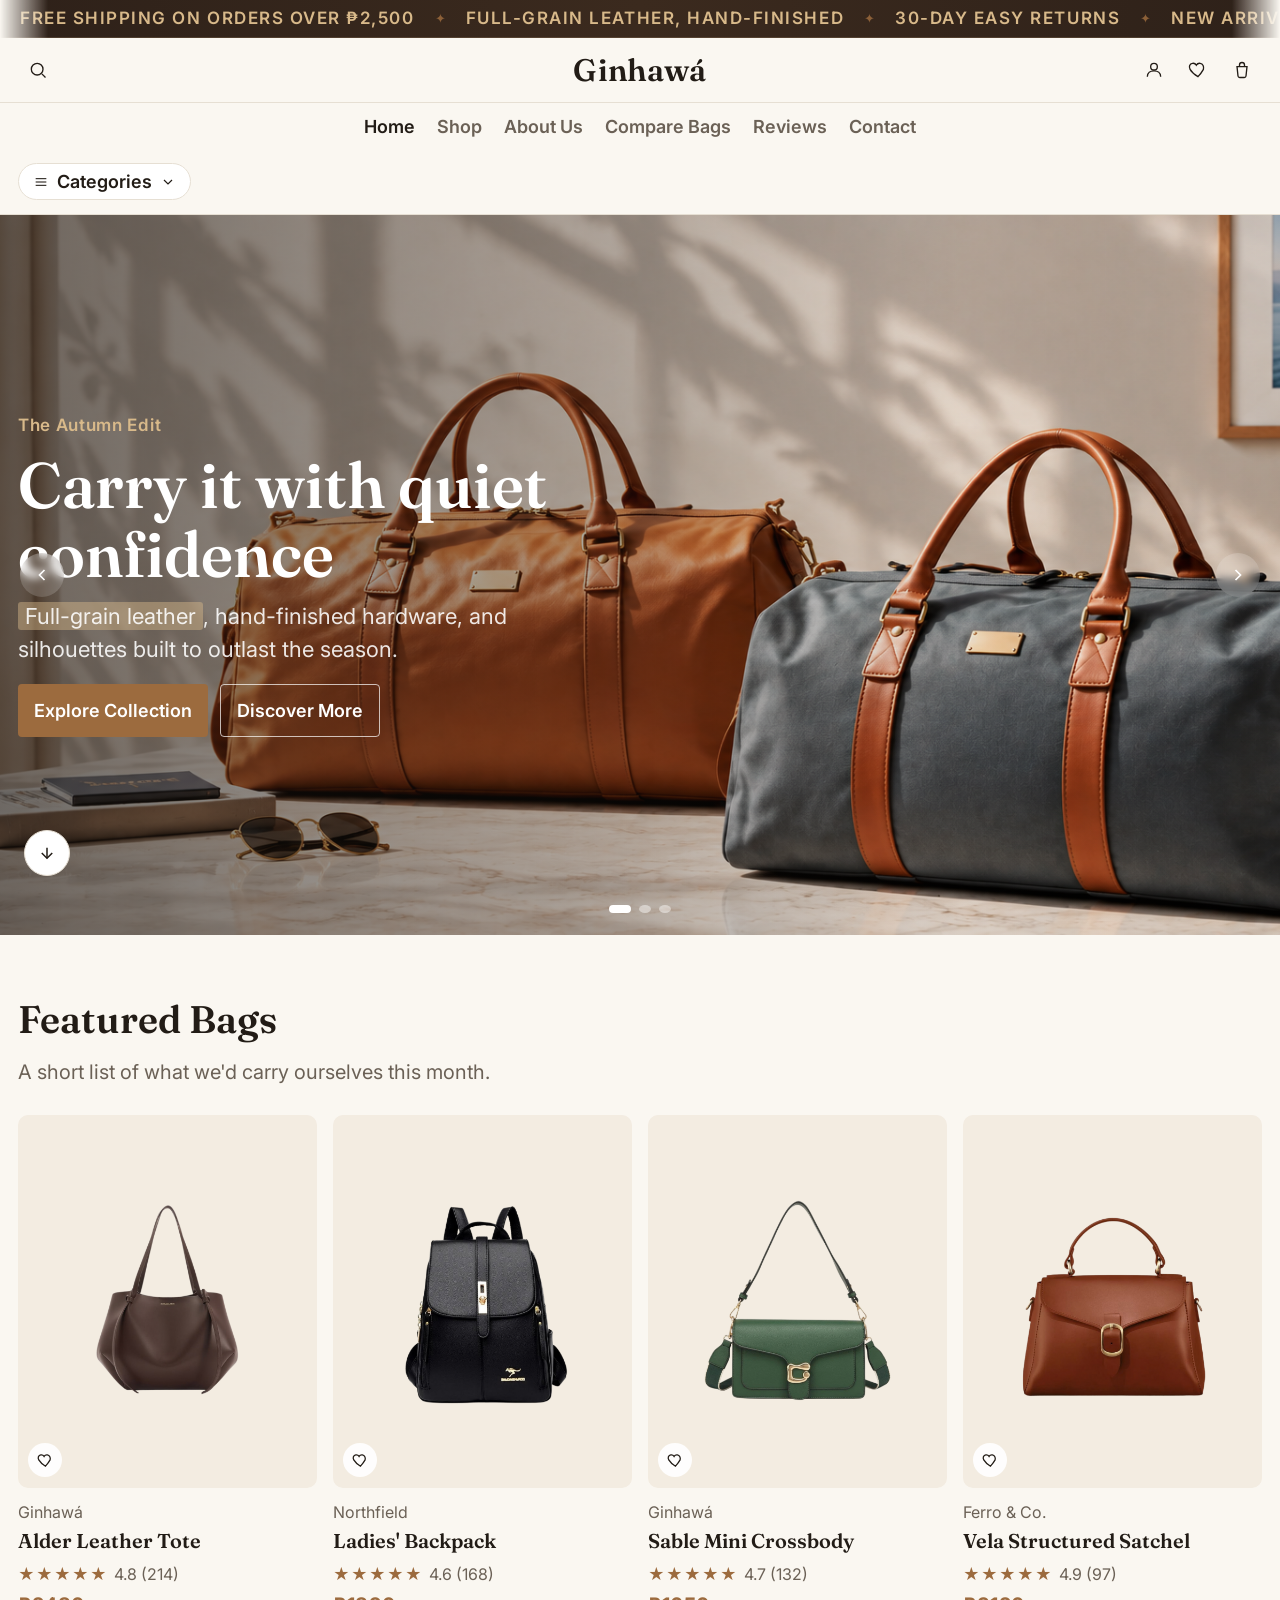
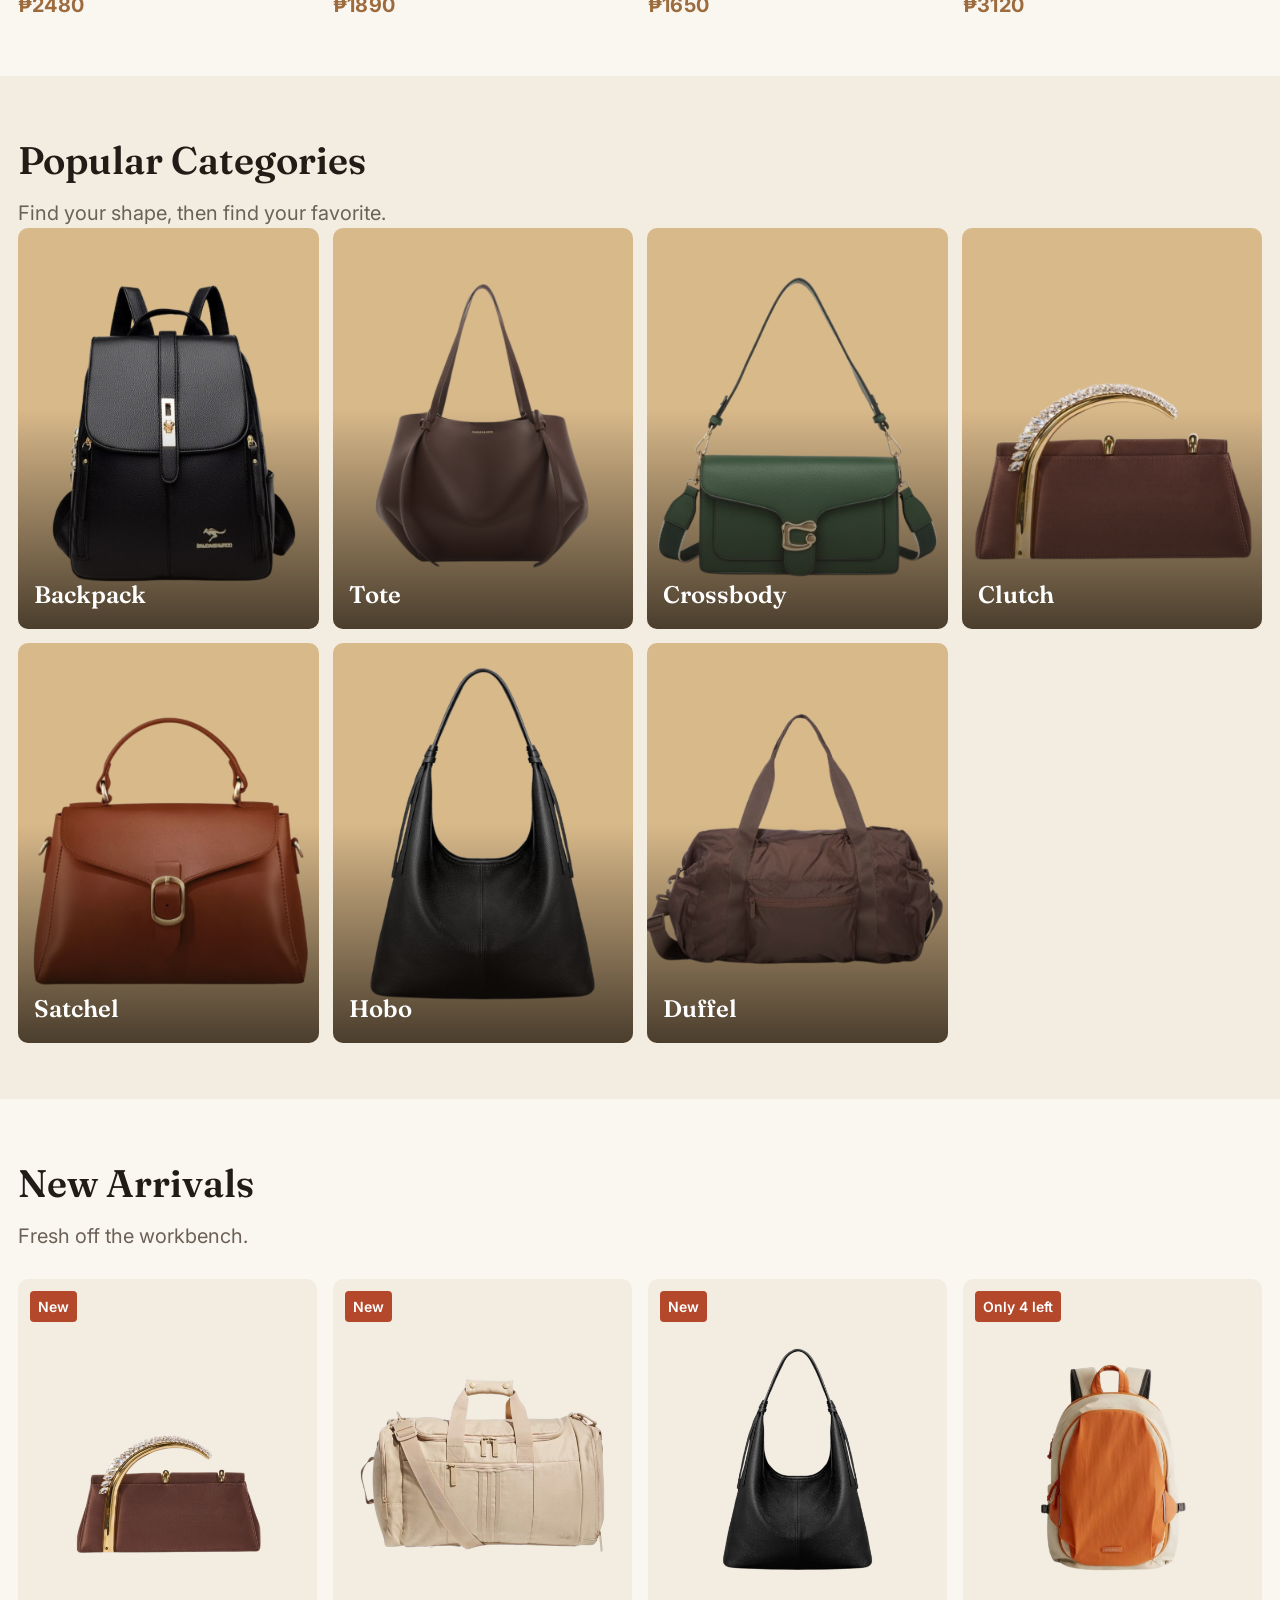
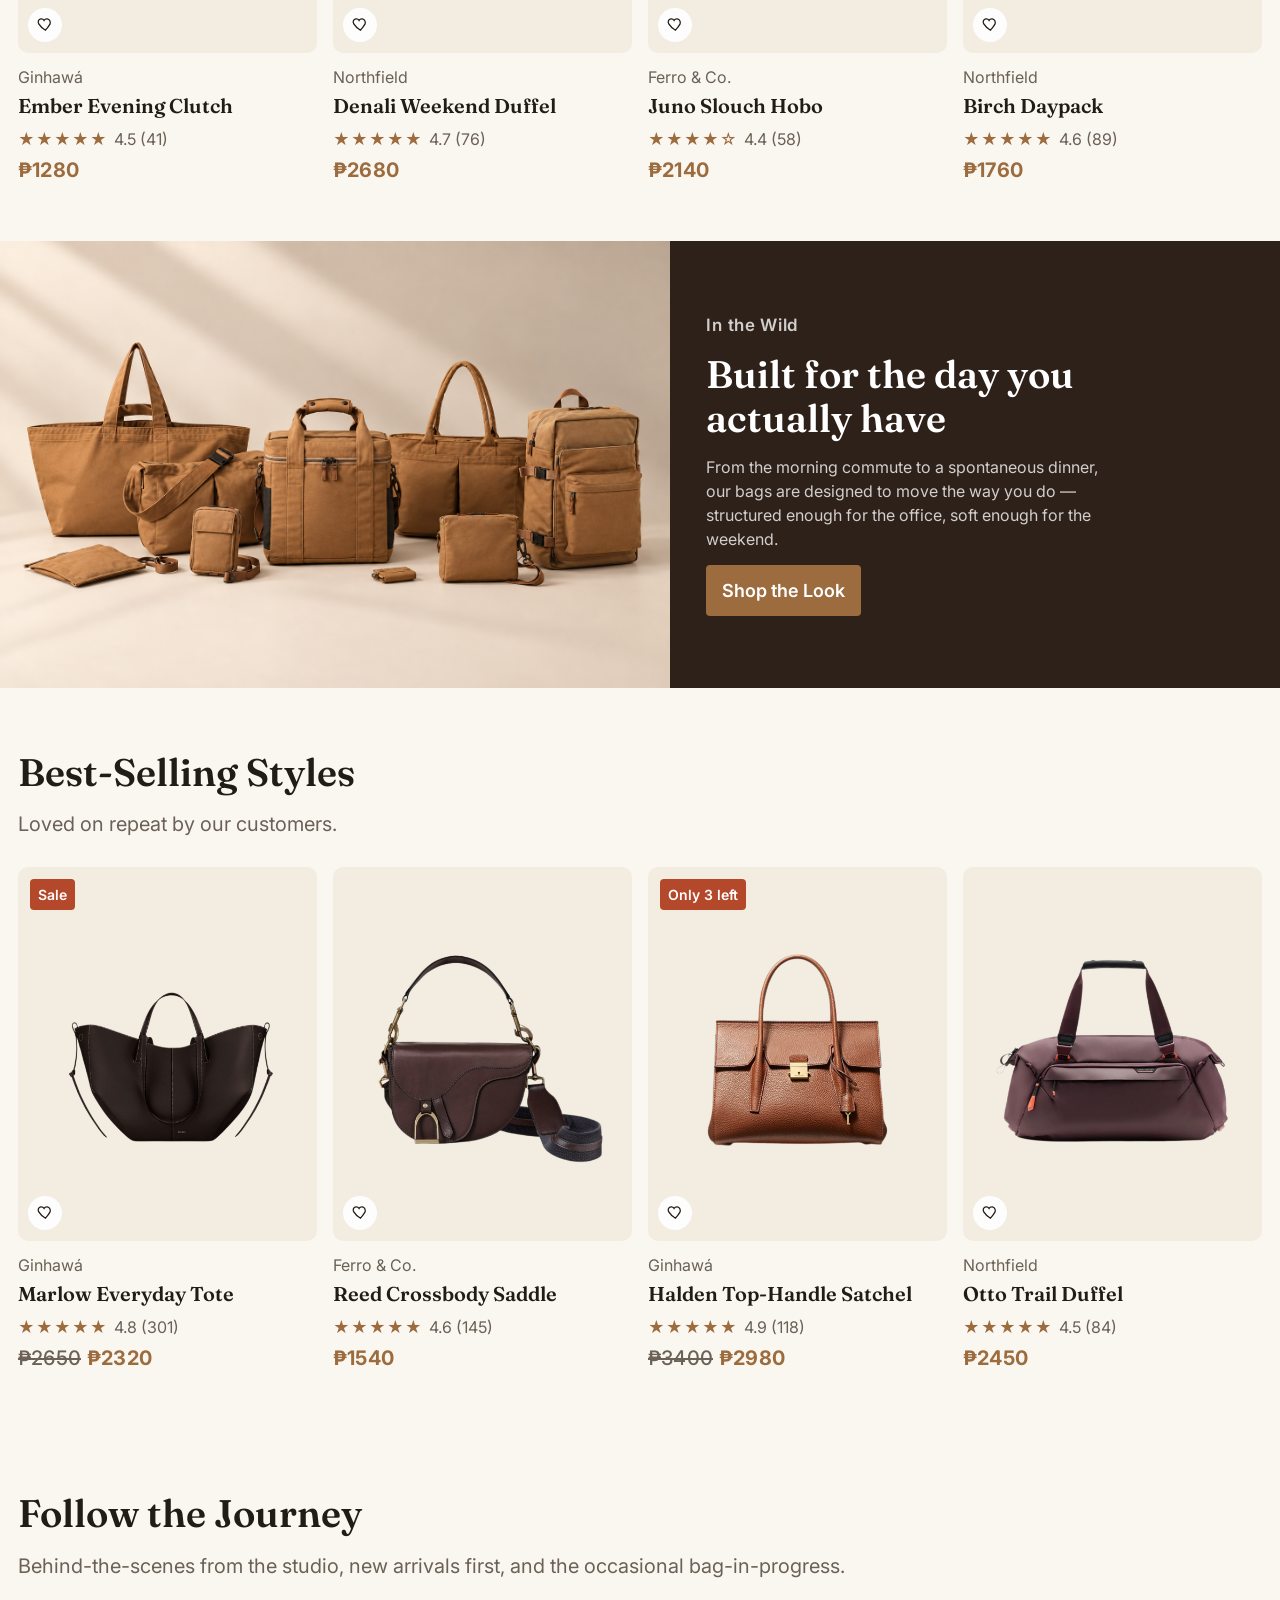
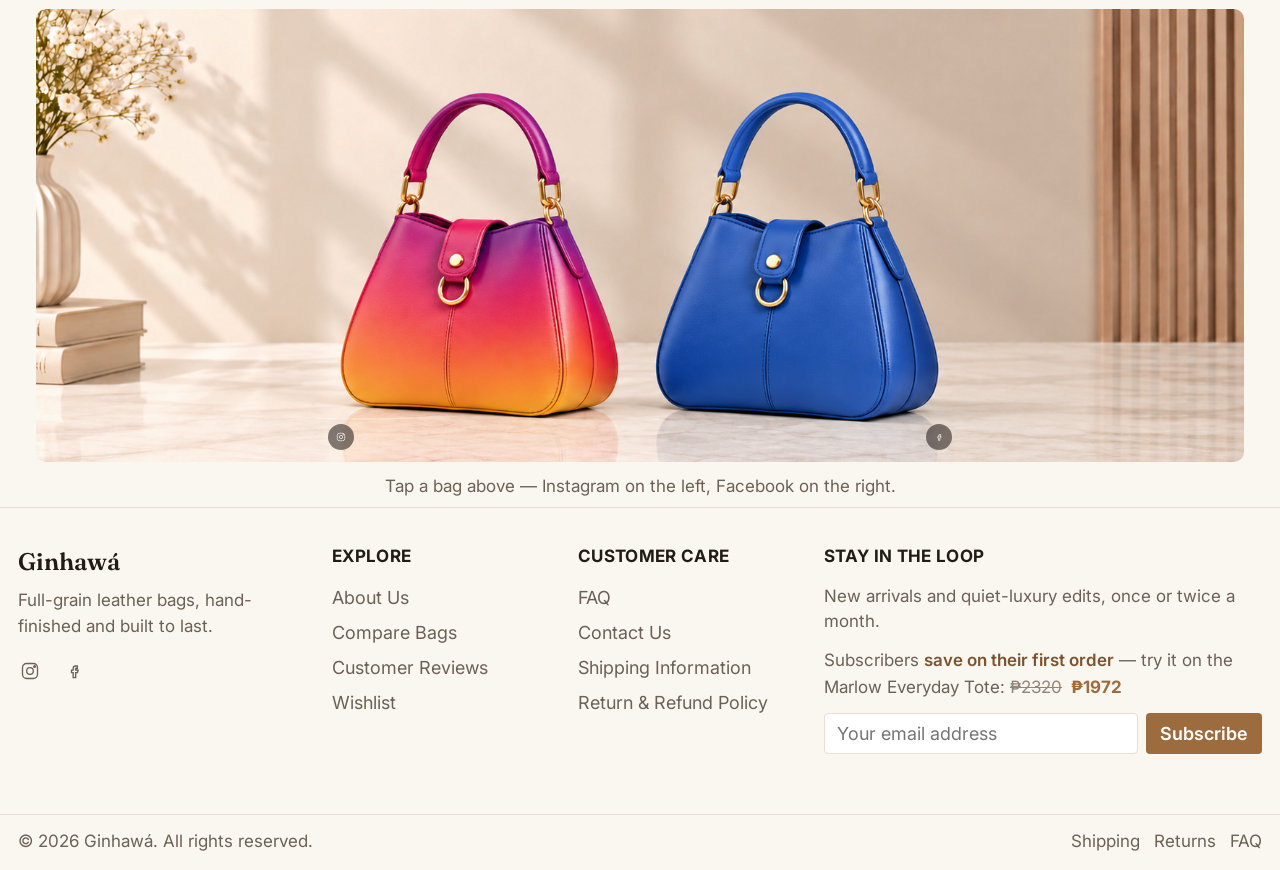
==== commit e9973937: "image map links modified" ====
--- a/index.html
+++ b/index.html
@@ -1075,10 +1075,10 @@
         <span class="footer-brand">Ginhawá</span>
         <p class="footer-tagline">Full-grain leather bags, hand-finished and built to last.</p>
         <div class="footer-socials">
-          <a href="https://www.instagram.com/" class="icon-btn" aria-label="Instagram" target="_blank" rel="noopener noreferrer">
+          <a href="https://www.instagram.com/ginhawa_premiumbags/" class="icon-btn" aria-label="Instagram" target="_blank" rel="noopener noreferrer">
             <svg viewBox="0 0 24 24" fill="none" stroke="currentColor" stroke-width="1.6"><rect x="3" y="3" width="18" height="18" rx="5"/><circle cx="12" cy="12" r="4"/><circle cx="17.5" cy="6.5" r="1"/></svg>
           </a>
-          <a href="https://www.facebook.com/" class="icon-btn" aria-label="Facebook" target="_blank" rel="noopener noreferrer">
+          <a href="https://www.facebook.com/profile.php?id=61595442235689" class="icon-btn" aria-label="Facebook" target="_blank" rel="noopener noreferrer">
             <svg viewBox="0 0 24 24" fill="none" stroke="currentColor" stroke-width="1.6"><path d="M14 9h2V6h-2a3 3 0 0 0-3 3v2H9v3h2v6h3v-6h2.2l.8-3H14V9Z"/></svg>
           </a>
         </div>
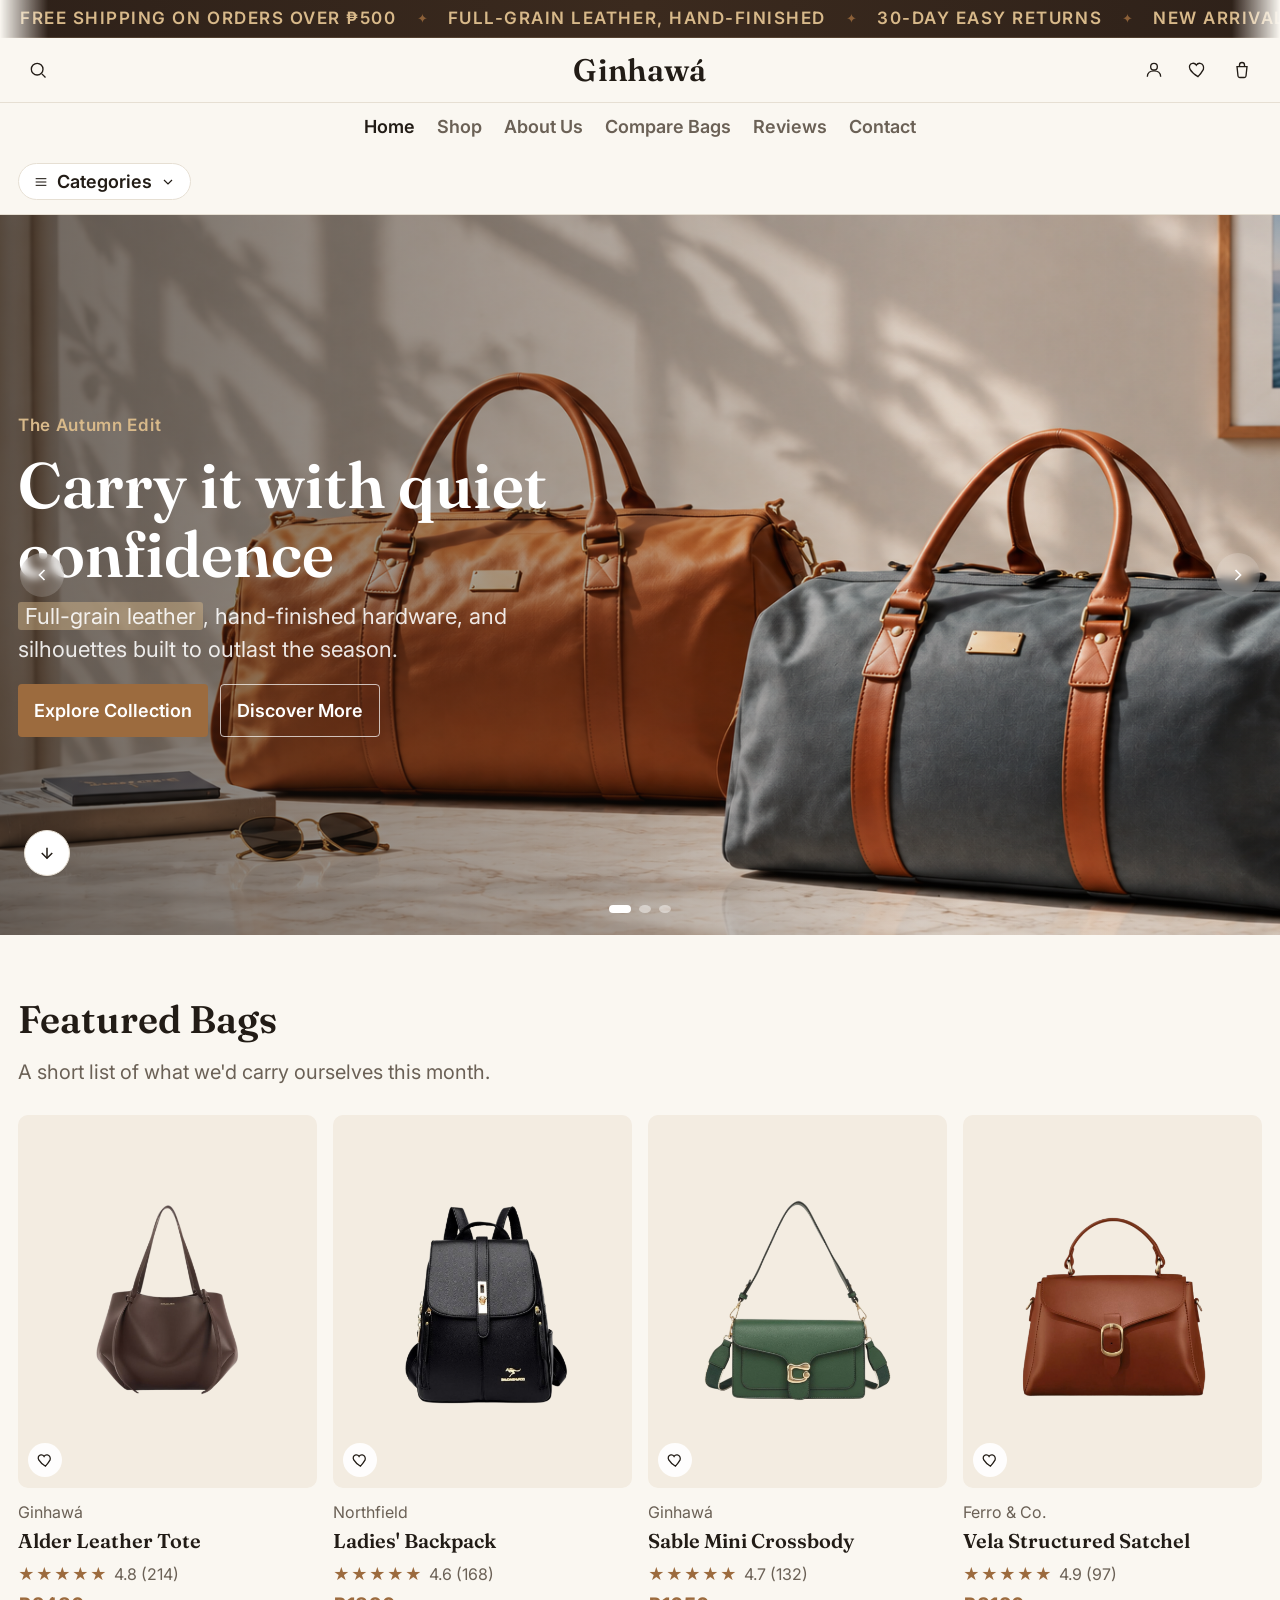
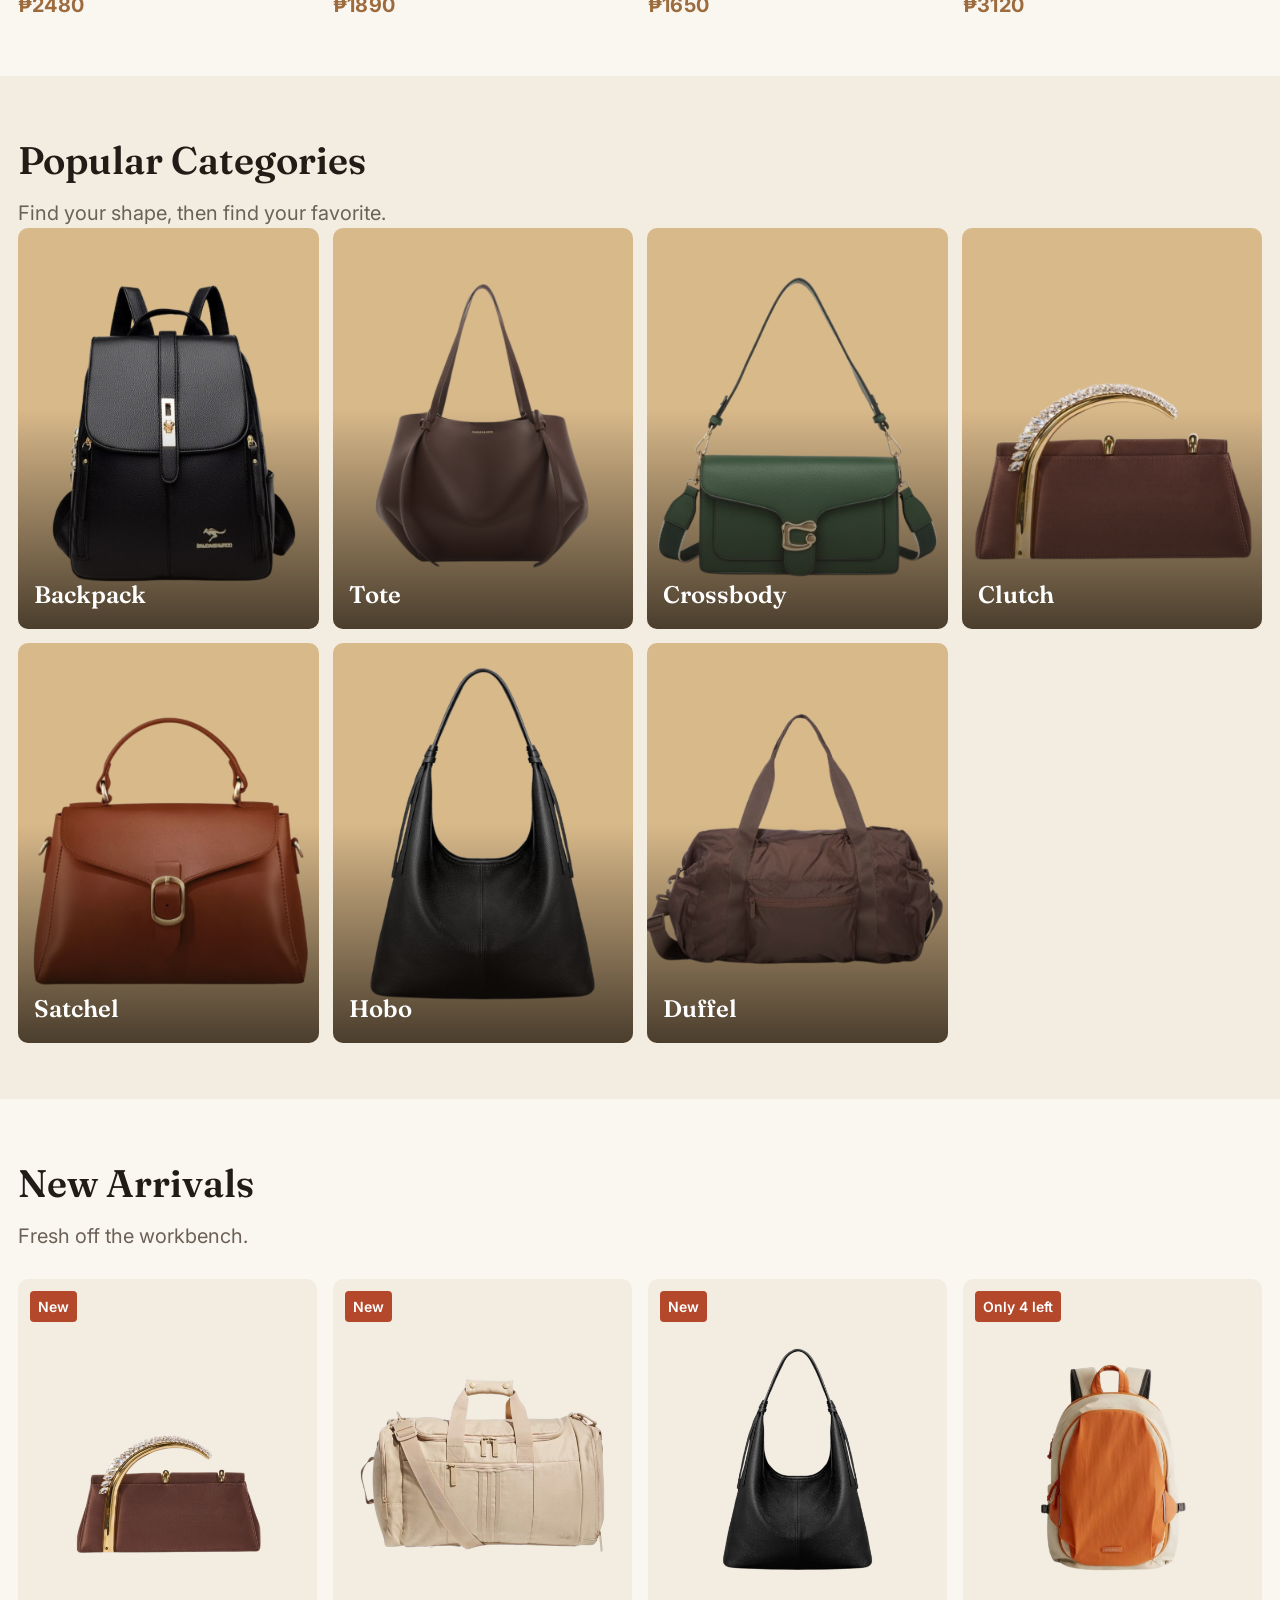
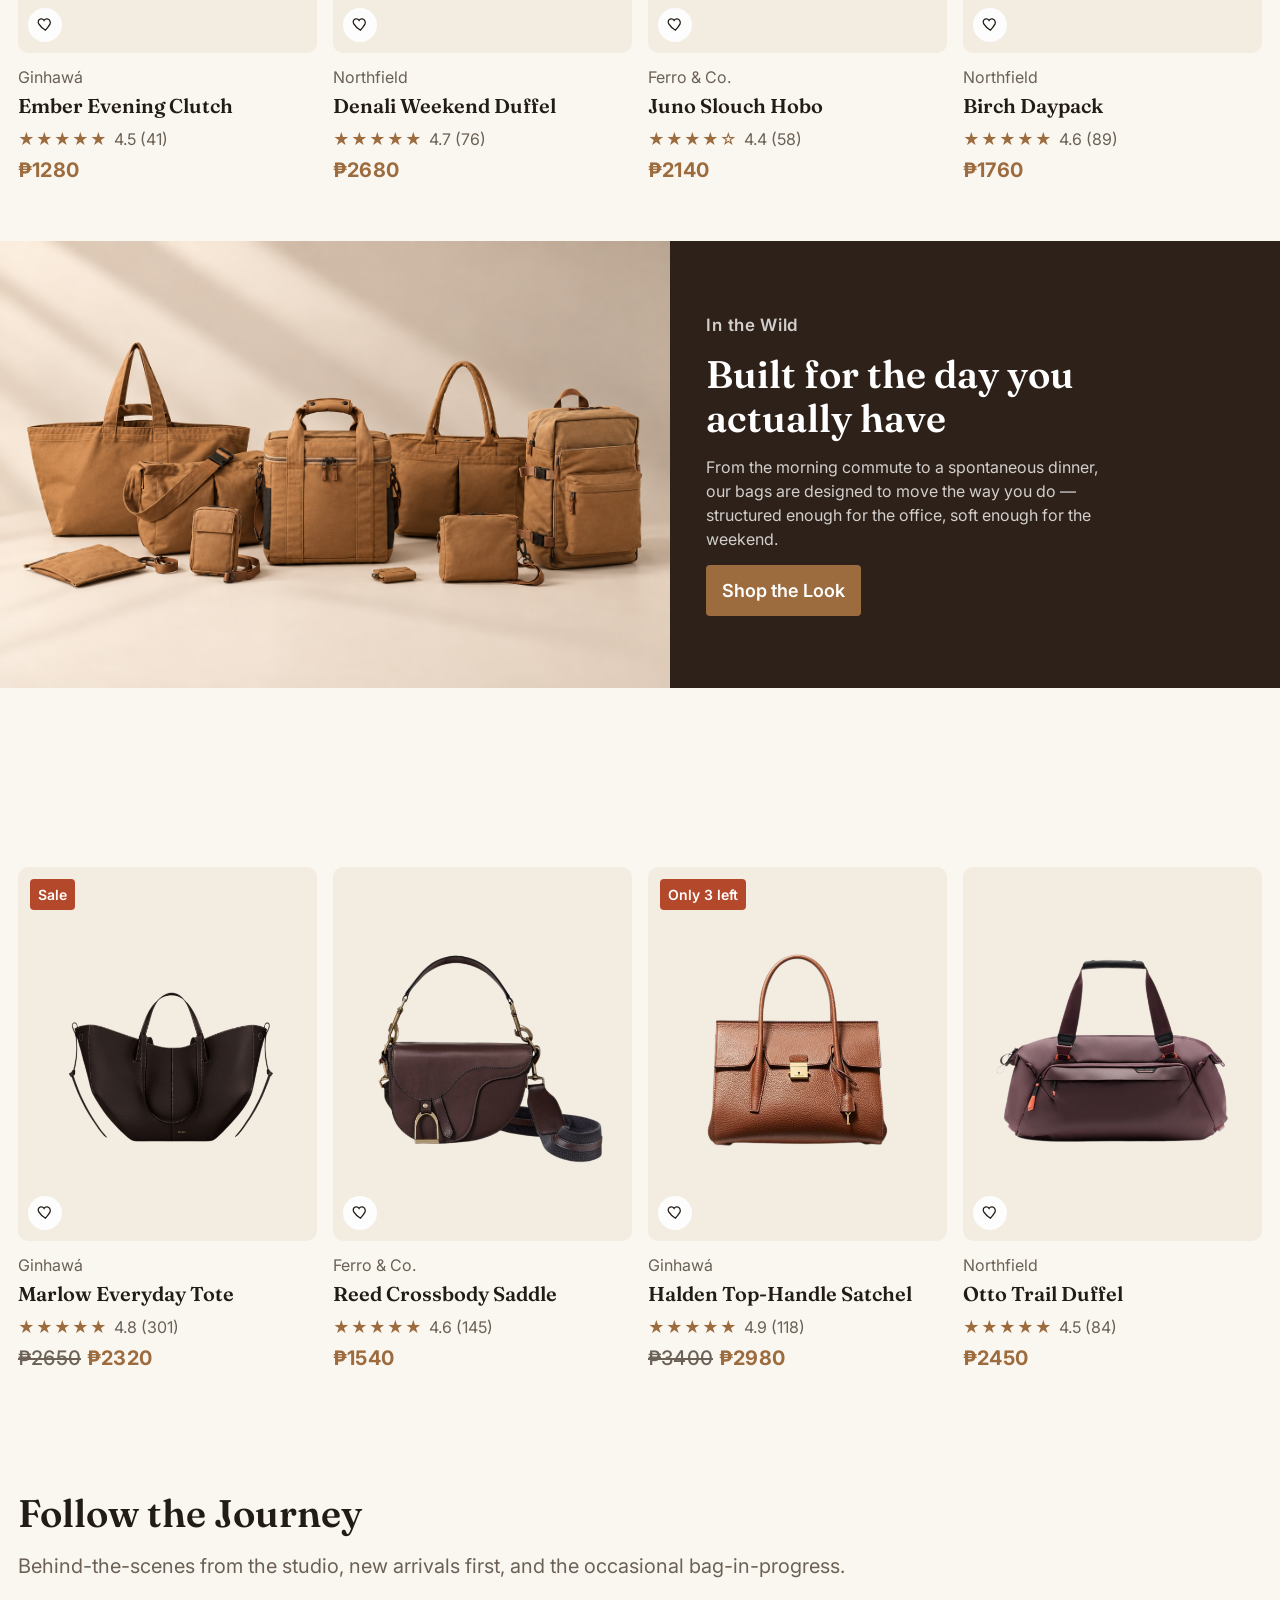
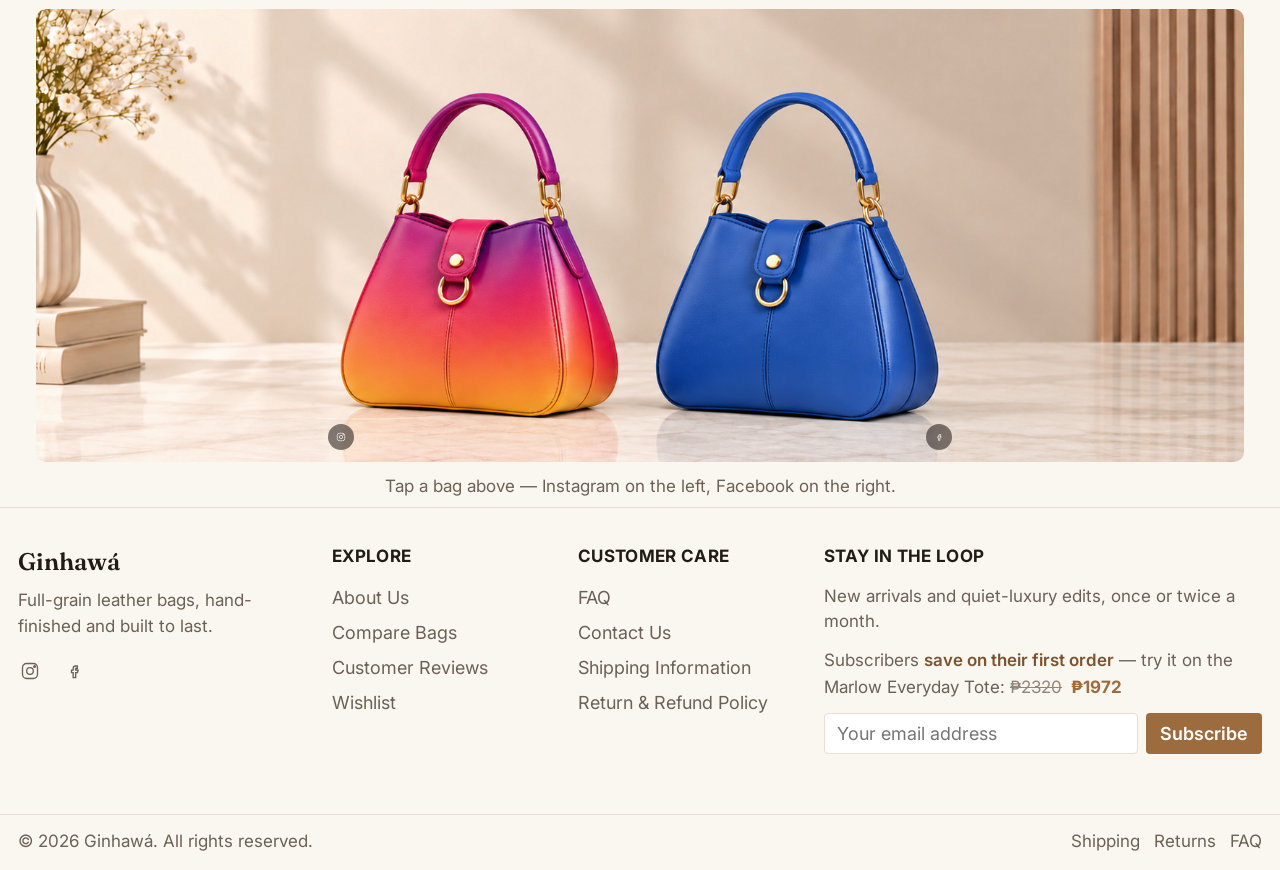
==== commit 098e49ab: "final" ====
--- a/index.html
+++ b/index.html
@@ -23,7 +23,7 @@
   <div class="promo-marquee" id="promoMarquee" role="region" aria-label="Store promotions">
     <div class="promo-marquee-track-wrap">
       <div class="promo-marquee-track">
-        <span class="promo-marquee-item">Free Shipping on Orders Over &#8369;2,500</span>
+        <span class="promo-marquee-item">Free Shipping on Orders Over &#8369;500</span>
         <span class="promo-marquee-sep" aria-hidden="true">&#10022;</span>
         <span class="promo-marquee-item">Full-Grain Leather, Hand-Finished</span>
         <span class="promo-marquee-sep" aria-hidden="true">&#10022;</span>
@@ -33,7 +33,7 @@
         <span class="promo-marquee-sep" aria-hidden="true">&#10022;</span>
       </div>
       <div class="promo-marquee-track" aria-hidden="true">
-        <span class="promo-marquee-item">Free Shipping on Orders Over &#8369;2,500</span>
+        <span class="promo-marquee-item">Free Shipping on Orders Over &#8369;500</span>
         <span class="promo-marquee-sep" aria-hidden="true">&#10022;</span>
         <span class="promo-marquee-item">Full-Grain Leather, Hand-Finished</span>
         <span class="promo-marquee-sep" aria-hidden="true">&#10022;</span>
@@ -395,6 +395,14 @@
           <button class="btn btn-primary btn-block" id="logoutBtn">Log Out</button>
         </div>
       </div>
+      <div class="account-orders" id="accountOrdersSection">
+        <h2>Order History</h2>
+        <div class="orders-list account-orders-list" id="accountOrdersList"></div>
+        <div class="empty-state" id="accountOrdersEmpty" hidden>
+          <p>No orders yet. Once you check out, your orders will appear here.</p>
+          <a href="#shop" class="btn btn-primary" data-nav="shop">Start Shopping</a>
+        </div>
+      </div>
     </section>
 
     <!-- =========================================================
@@ -439,19 +447,7 @@
             <div class="form-row form-row-3">
               <div class="field">
                 <label for="shipCity">City</label>
-                <input type="text" id="shipCity" list="cityOptions" autocomplete="off" required />
-                <datalist id="cityOptions">
-                  <option value="Makati City"></option>
-                  <option value="Quezon City"></option>
-                  <option value="Manila"></option>
-                  <option value="Cebu City"></option>
-                  <option value="Davao City"></option>
-                  <option value="New York"></option>
-                  <option value="Los Angeles"></option>
-                  <option value="London"></option>
-                  <option value="Sydney"></option>
-                  <option value="Toronto"></option>
-                </datalist>
+                <input type="text" id="shipCity" autocomplete="off" required />
                 <p class="field-error" id="shipCityError"></p>
               </div>
               <div class="field">
@@ -467,15 +463,7 @@
             </div>
             <div class="field">
               <label for="shipCountry">Country</label>
-              <select id="shipCountry" required>
-                <option value="">Select a country</option>
-                <option>United States</option>
-                <option>Canada</option>
-                <option>United Kingdom</option>
-                <option>Philippines</option>
-                <option>Australia</option>
-                <option>Other</option>
-              </select>
+              <input type="text" id="shipCountry" autocomplete="off" required />
               <p class="field-error" id="shipCountryError"></p>
             </div>
             <div class="field">
@@ -505,10 +493,6 @@
               <label class="payment-option is-active">
                 <input type="radio" name="paymentMethod" value="card" checked />
                 <span class="payment-option-label">Credit / Debit Card</span>
-              </label>
-              <label class="payment-option">
-                <input type="radio" name="paymentMethod" value="paypal" />
-                <span class="payment-option-label">PayPal</span>
               </label>
               <label class="payment-option">
                 <input type="radio" name="paymentMethod" value="cod" />
@@ -931,7 +915,7 @@
         </details>
         <details class="faq-item">
           <summary>What payment methods do you accept?</summary>
-          <p>We accept major credit and debit cards, PayPal, and cash on delivery in select areas, all selectable at checkout.</p>
+          <p>We accept major credit and debit cards and cash on delivery in select areas, all selectable at checkout.</p>
         </details>
         <details class="faq-item">
           <summary>Do you ship internationally?</summary>
--- a/Style.css
+++ b/Style.css
@@ -278,12 +278,20 @@
 .category-list {
   display: flex;
   gap: 8px;
-  width: max-content;
+  width: 100%;
   overflow-x: auto;
+  overflow-y: hidden;
   scrollbar-width: none;
   padding-bottom: 4px;
+  scroll-behavior: smooth;
+  -webkit-overflow-scrolling: touch;
+  overscroll-behavior-x: contain;
 }
 .category-list::-webkit-scrollbar { display: none; }
+.category-list > li { flex: 0 0 auto; }
+@media (prefers-reduced-motion: reduce) {
+  .category-list { scroll-behavior: auto; }
+}
 
 .cat-pill {
   padding: 7px 12px;
@@ -298,6 +306,8 @@
 }
 .cat-pill:hover { border-color: var(--color-leather); color: var(--color-leather); }
 .cat-pill.is-active { background: var(--color-ink); color: #fff; border-color: var(--color-ink); }
+/* Inset focus ring so it isn't clipped by the scrolling list */
+.cat-pill:focus-visible { outline-offset: -2px; }
 
 /* -------------------------------------------------------------
    SECTION: "Back to Home" wayfinding bar (shown on non-home views)
@@ -1018,6 +1028,7 @@
   grid-template-columns: 1.3fr 1fr;
   gap: 18px;
 }
+#view-account .account-layout { padding-bottom: 28px; }
 .account-card {
   padding: 16px;
   background: var(--color-surface);
@@ -1243,6 +1254,18 @@
 .order-status { font-size: 16px; font-weight: 700; padding: 4px 8px; border-radius: 999px; background: var(--color-surface-muted); color: var(--color-leather); }
 .order-items-preview { font-size: 17px; color: var(--color-ink-soft); margin: 0 0 8px; }
 .order-total { font-weight: 700; }
+
+/* Order History section inside My Account */
+.account-orders { max-width: 720px; margin: 0 auto; padding: 0 18px 72px; }
+.account-orders h2 { font-size: 26px; margin: 0 0 14px; }
+.account-orders .orders-list { max-width: none; padding: 0; }
+.order-details { margin-top: 10px; border-top: 1px solid var(--color-line); padding-top: 10px; }
+.order-details summary { cursor: pointer; font-weight: 700; font-size: 17px; color: var(--color-leather); }
+.order-details-body { margin-top: 10px; }
+.order-details-block { padding: 10px 0; border-bottom: 1px solid var(--color-line); font-size: 17px; color: var(--color-ink-soft); }
+.order-details-block:last-child { border-bottom: none; }
+.order-details-block h4 { font-family: var(--font-body); font-size: 17px; font-weight: 700; color: var(--color-ink); margin: 0 0 8px; }
+.order-details-block p { margin: 0 0 6px; }
 
 /* -------------------------------------------------------------
    SECTION: Product modal (quick view / details)
@@ -2028,4 +2051,59 @@
   .promo-marquee-track { gap: 16px; }
   .promo-marquee-track-wrap { padding-left: 16px; animation-duration: 20s; }
   .promo-marquee-item { font-size: 14px; letter-spacing: .07em; }
+}
+/* =============================================================
+   RESPONSIVE REFINEMENTS — small screens only
+   Every rule below sits inside a max-width media query, so the
+   desktop / laptop layout (wider than 900px) is not affected.
+   ============================================================= */
+
+/* --- Images: show the whole picture instead of cropping it.
+       They scale down to fit, keeping their original aspect ratio. --- */
+@media (max-width: 900px) {
+  .category-card img { object-fit: contain; }
+  .about-media img { aspect-ratio: auto; height: auto; max-height: 75vh; object-fit: contain; }
+  .follow-map-img { aspect-ratio: auto; height: auto; }   /* natural ratio; hotspots are still mapped by initFollowMap() */
+  .lifestyle-media img { object-fit: contain; }
+}
+@media (max-width: 768px) {
+  .lifestyle-media { min-height: 0; }
+  .lifestyle-media img { height: auto; max-height: 75vh; }
+}
+
+/* --- Cart lines on phones: image box matches its 72px column,
+       and the quantity / Remove row wraps instead of overflowing --- */
+@media (max-width: 640px) {
+  .cart-line-media { width: 72px; height: 78px; }
+  .cart-line-info { min-width: 0; }
+  .cart-line-info .product-name { overflow-wrap: anywhere; }
+  .cart-line-actions { flex-wrap: wrap; gap: 8px 14px; }
+}
+
+/* --- Very small phones (360px and below, e.g. 320px devices) --- */
+@media (max-width: 360px) {
+  .header-inner { padding: 0 10px; }
+  .header-inner .icon-btn { width: 34px; height: 34px; }
+  .header-right { gap: 2px; }
+  .hamburger-btn { margin-right: 2px; }
+  .search-gap { margin-right: 4px; }
+  .brand { font-size: 22px; }
+  .step-indicator { flex-wrap: wrap; gap: 8px; }
+  .step { gap: 6px; font-size: 15px; }
+  .step-num { width: 24px; height: 24px; font-size: 15px; }
+  .reviews-layout > * { min-width: 0; }
+}
+/* --- Categories list: stacked vertically on mobile / smaller screens.
+       Desktop and laptop (wider than 900px) keep the horizontal row. --- */
+@media (max-width: 900px) {
+  .category-panel.is-open {
+    max-height: min(400px, 55vh);   /* room for every category; scrolls if the screen is short */
+    overflow-y: auto;
+    overscroll-behavior-y: contain;
+  }
+  .category-list {
+    flex-direction: column;
+    align-items: flex-start;
+    overflow: visible;
+  }
 }
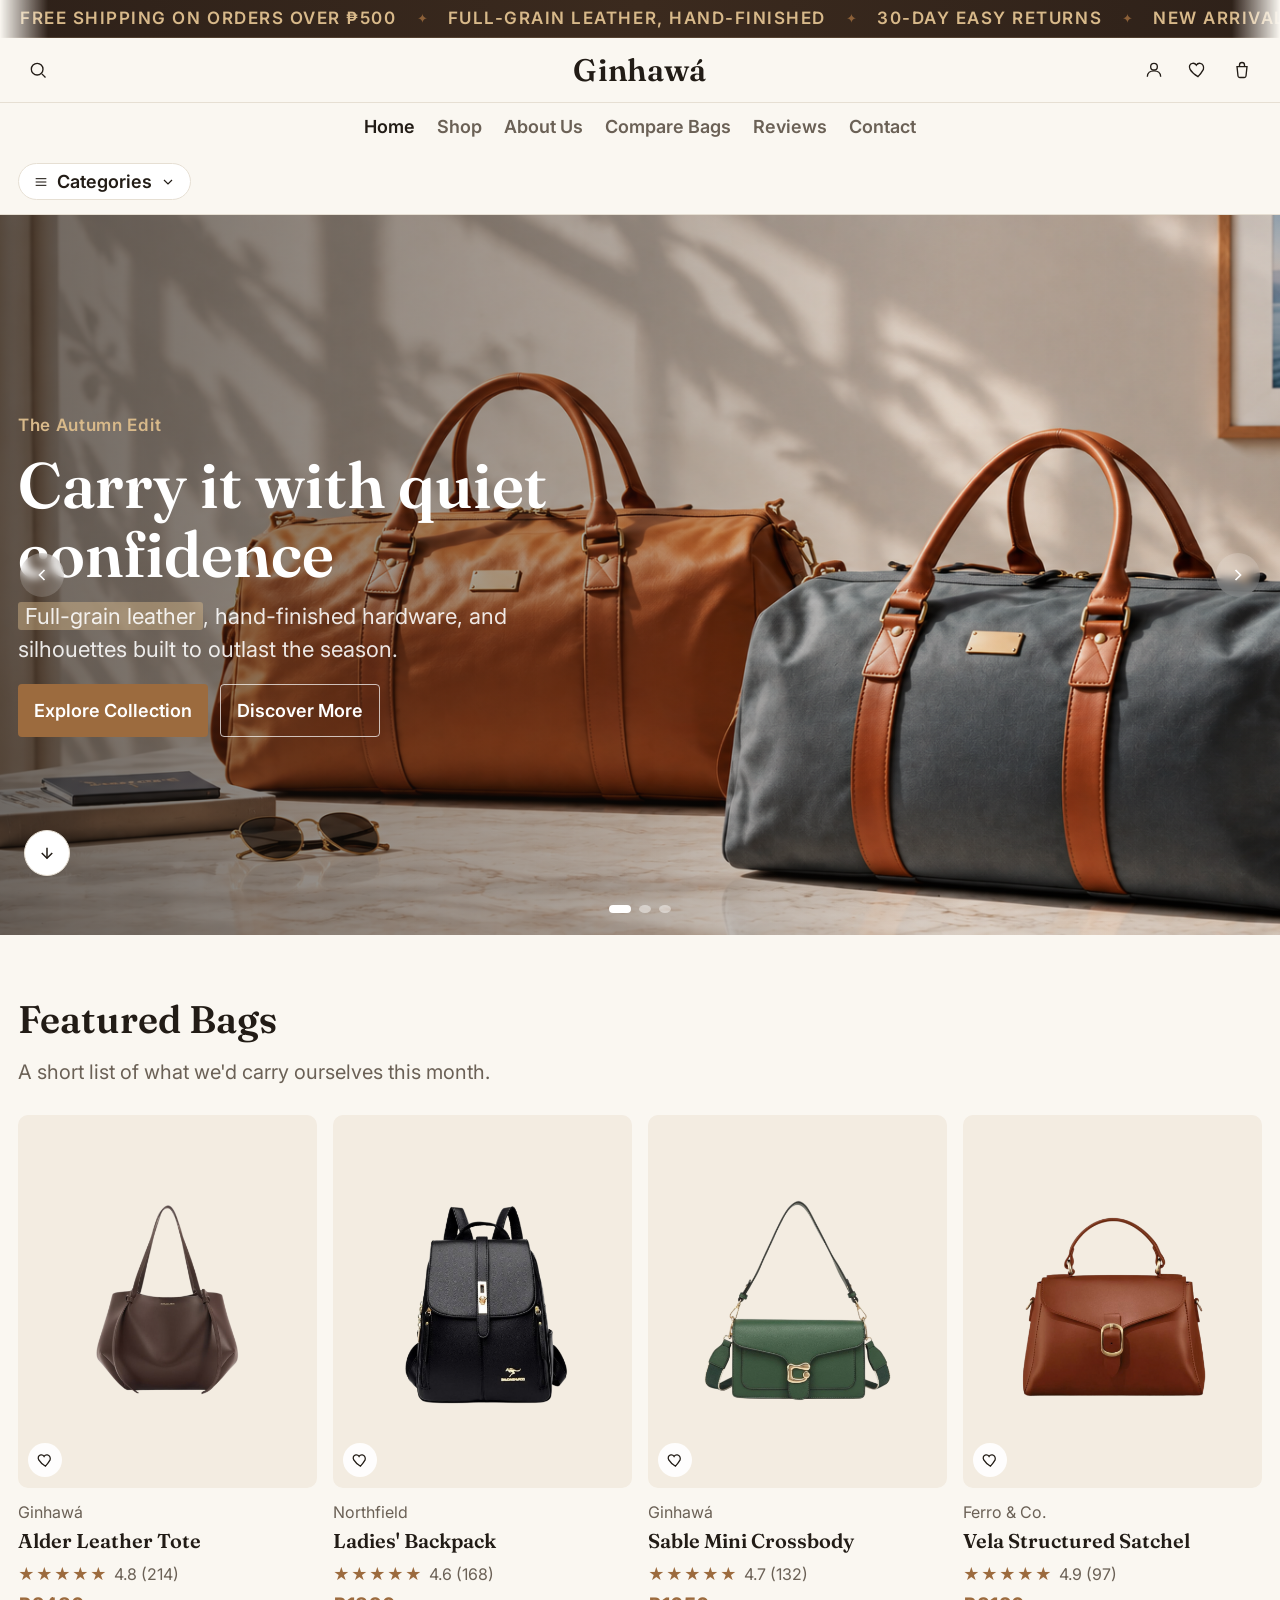
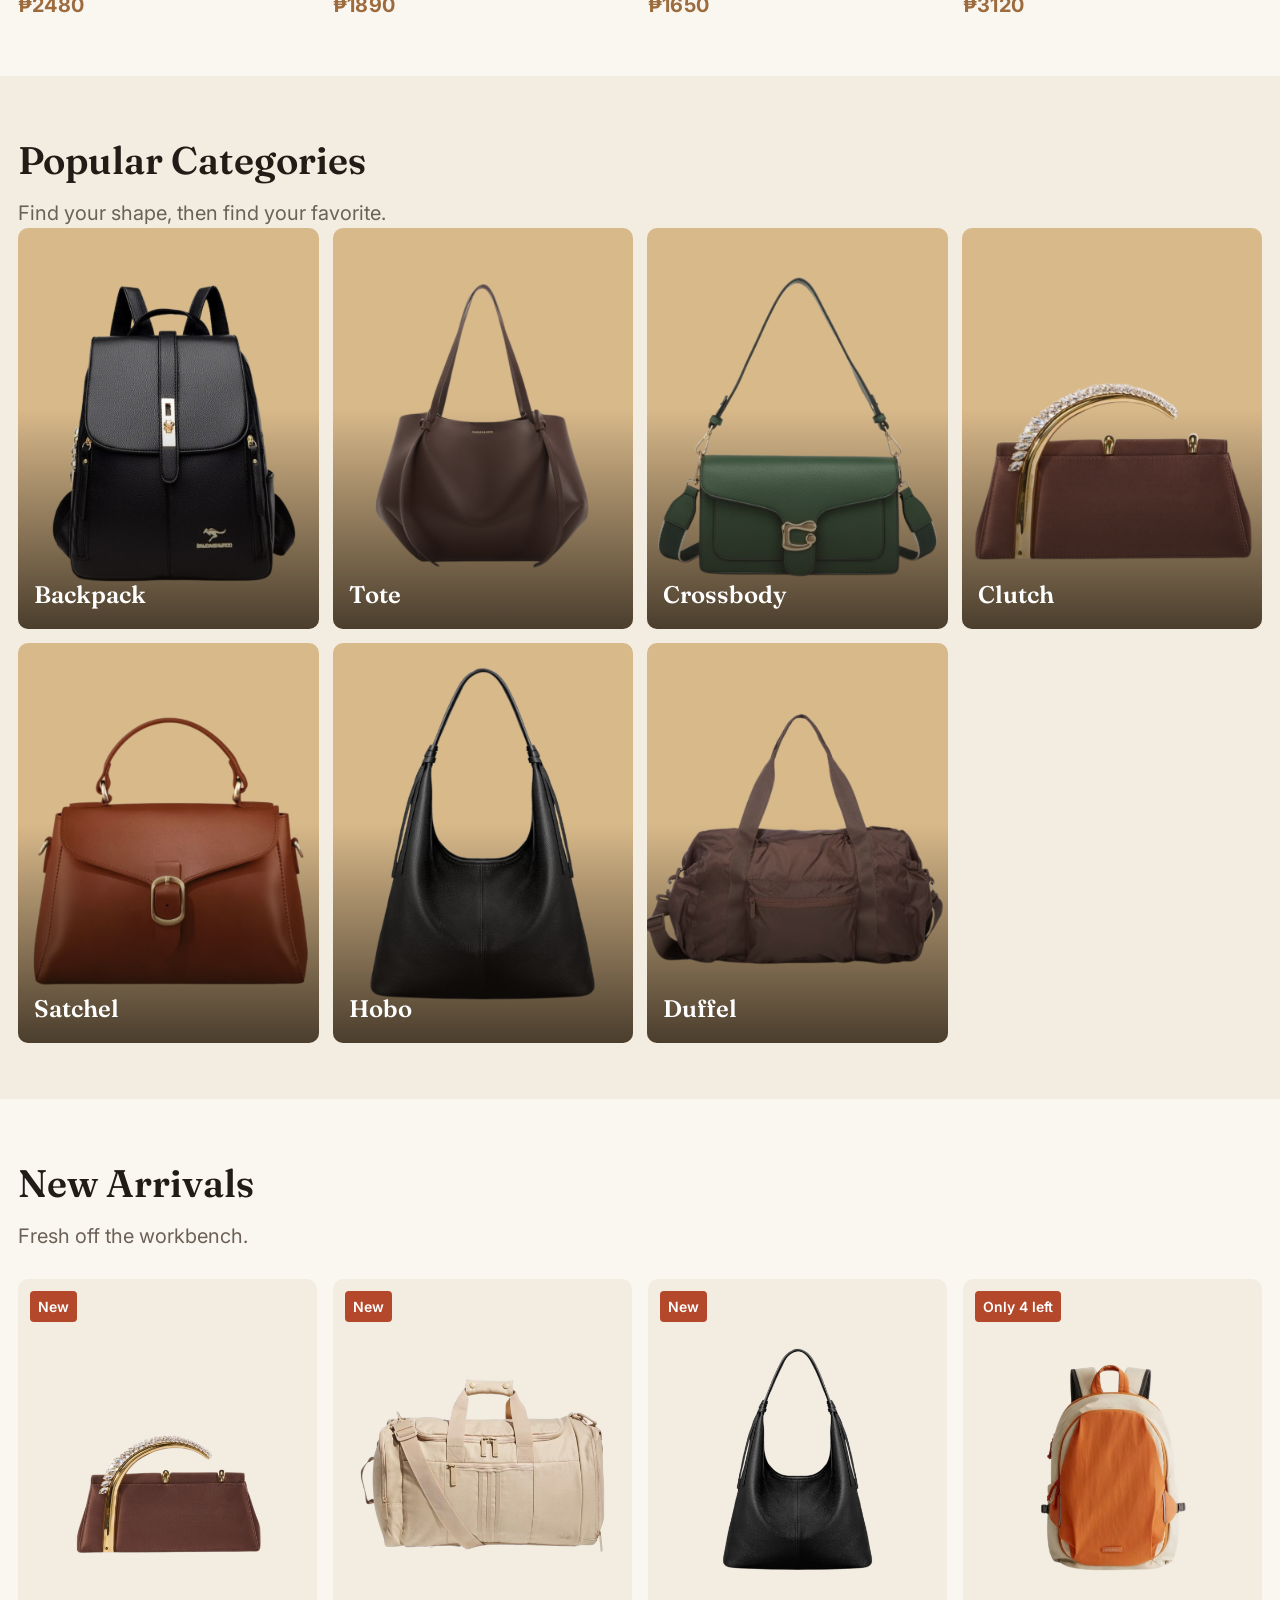
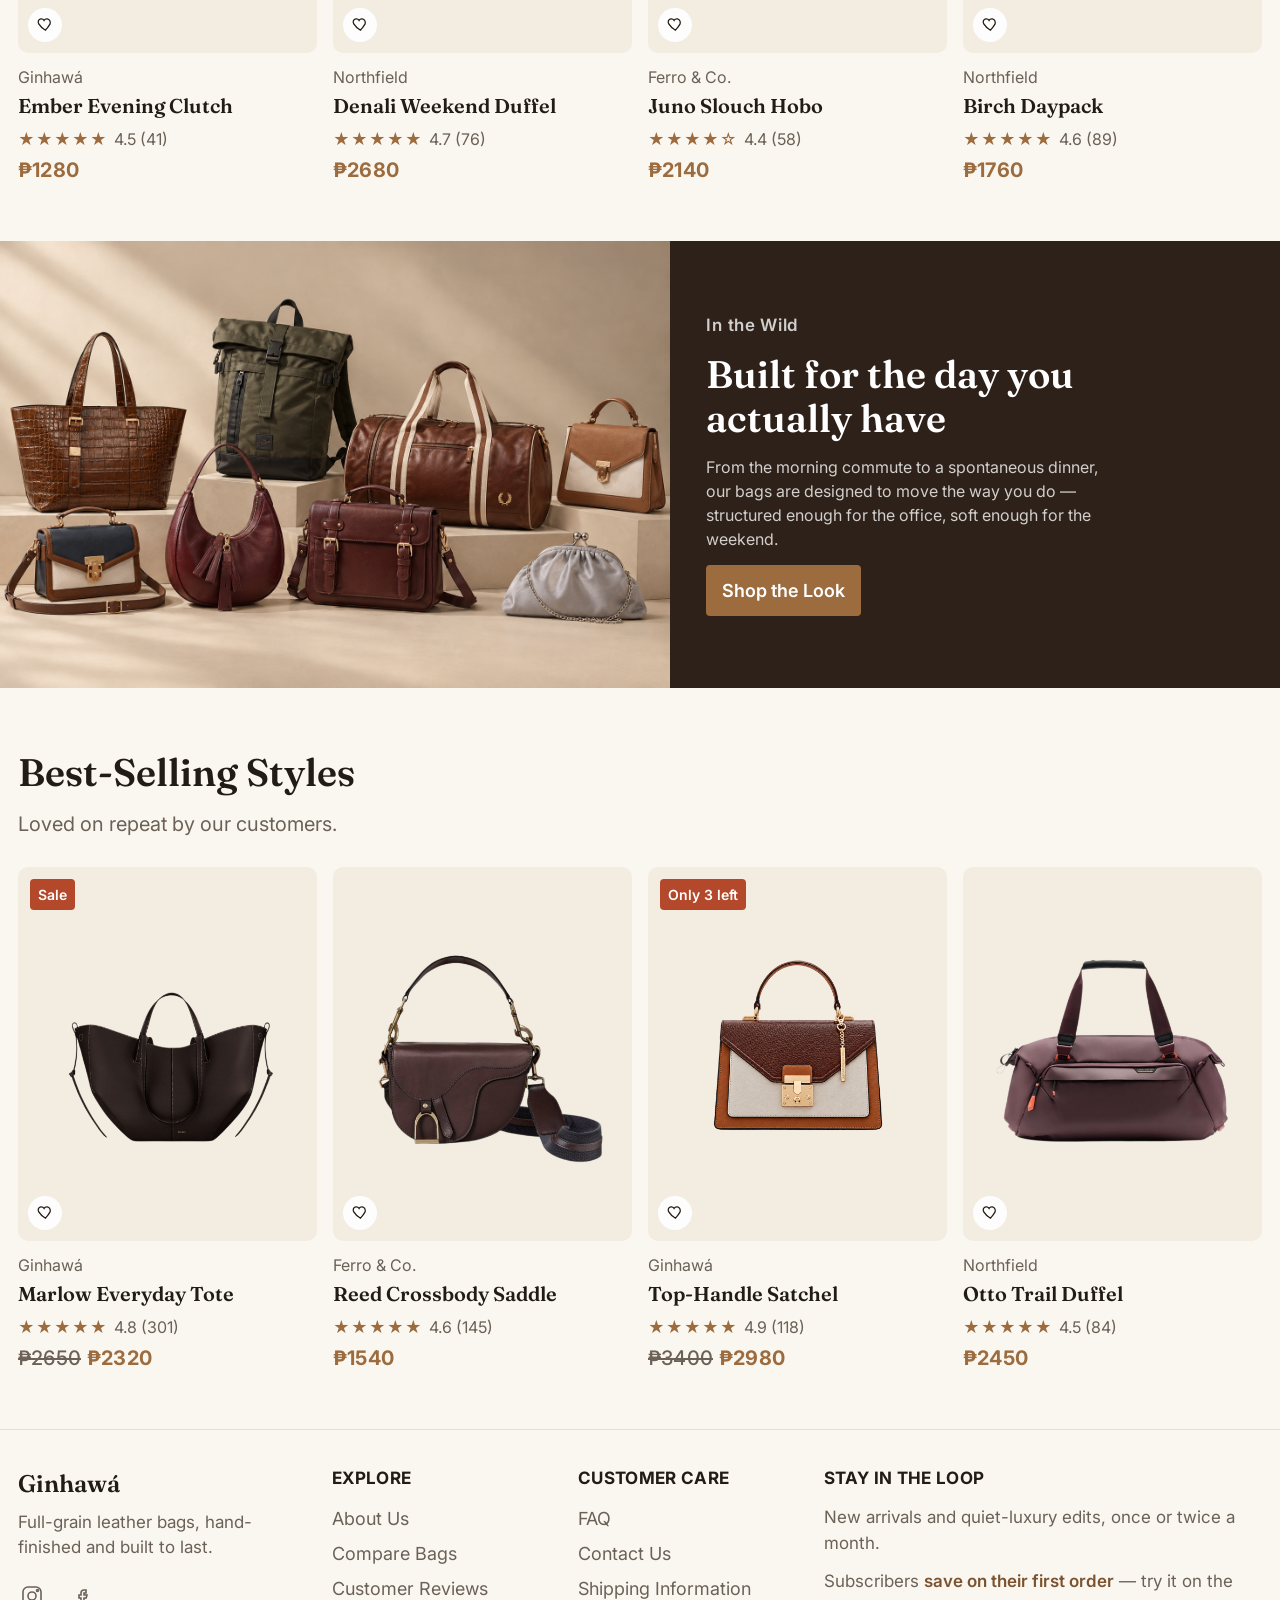
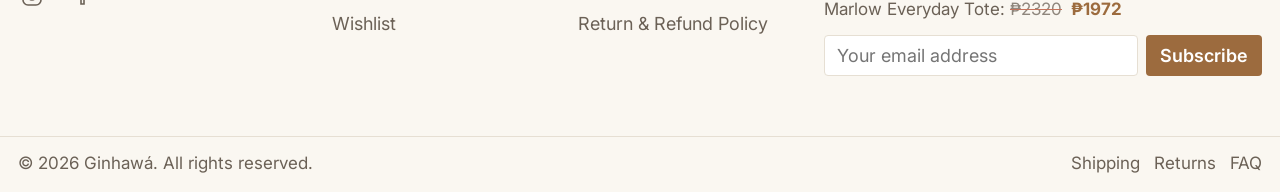
==== commit 5f80e862: "web presentation" ====
--- a/index.html
+++ b/index.html
@@ -216,7 +216,27 @@
       <span id="lifestyle-anchor"></span>
       <section class="lifestyle" id="lifestyle">
         <div class="lifestyle-media">
-          <img src="photos/mainpic.png" alt="Model walking with a tan leather tote bag over one shoulder" loading="lazy" />
+          <div class="lifestyle-map" id="lifestyleMap">
+            <img class="lifestyle-map-img" id="lifestyleMapImg" src="photos/bagzzz.png" width="1536" height="1024" usemap="#lifestyleBags" alt="A collection of leather, canvas and nylon bags — tote, backpack, duffel, satchels, crossbody, hobo and clutch — styled on stone display blocks. Select a bag to shop its category." loading="lazy" />
+            <map name="lifestyleBags" id="lifestyleBagsMap">
+              <area shape="poly" coords="247,199,210,205,189,229,163,285,139,365,52,366,20,372,13,380,48,581,64,617,86,631,250,635,264,628,375,626,392,610,437,384,430,376,397,370,323,368,294,268,270,219" href="#shop" data-bag="tote" data-category="Tote" alt="Shop Tote bags" />
+              <area shape="poly" coords="808,205,706,188,684,134,663,122,644,127,604,174,510,165,495,172,476,211,476,244,486,255,478,283,481,304,490,316,480,474,474,488,484,498,485,527,504,549,574,555,587,562,604,557,730,561,797,545,809,469,828,423,809,326,806,273,820,250,820,239" href="#shop" data-bag="backpack" data-category="Backpack" alt="Shop Backpack bags" />
+              <area shape="poly" coords="804,422,791,454,779,516,778,597,785,605,911,614,922,620,988,620,999,635,1002,656,1030,667,1214,674,1241,665,1262,636,1274,593,1276,524,1268,460,1257,441,1256,422,1218,408,1147,404,1133,377,1116,371,1119,358,1112,336,1098,323,1084,286,1063,270,1027,265,988,286,957,329,935,377,919,389,843,388,822,398" href="#shop" data-bag="duffel" data-category="Duffel" alt="Shop Duffel bags" />
+              <area shape="poly" coords="1379,357,1349,383,1341,406,1315,407,1297,415,1289,426,1266,591,1279,608,1296,615,1502,635,1535,605,1518,435,1505,419,1473,412,1465,384,1439,356,1414,349" href="#shop" data-bag="satchel-tan" data-category="Satchel" alt="Shop Satchel bags" />
+              <area shape="poly" coords="390,798,331,743,327,673,311,641,276,634,274,618,255,606,185,598,125,617,118,626,122,643,95,648,76,661,65,692,0,796,0,814,15,842,31,854,108,866,194,866,280,860,289,851,288,821,317,818,337,801,360,821,373,822,388,812" href="#shop" data-bag="crossbody" data-category="Crossbody" alt="Shop Crossbody bags" />
+              <area shape="poly" coords="503,455,485,461,461,487,401,589,375,661,367,728,379,784,410,824,459,849,523,852,597,834,639,802,659,758,662,696,628,577,599,542,574,545,577,569,564,626,540,660,531,664,505,656,491,663,470,646,450,573,458,556,503,549,516,553,528,544,521,525,500,519,471,524,491,492,515,470,513,460" href="#shop" data-bag="hobo" data-category="Hobo" alt="Shop Hobo bags" />
+              <area shape="poly" coords="699,608,683,664,672,674,669,720,648,769,647,800,671,832,688,836,703,831,722,843,982,860,992,845,1012,836,1038,847,1072,851,1101,832,1102,813,1059,747,1046,703,1036,692,1019,622,1001,602,938,590,928,571,898,553,845,548,787,566,780,582,721,584" href="#shop" data-bag="satchel-red" data-category="Satchel" alt="Shop Satchel bags" />
+              <area shape="poly" coords="1140,829,1141,845,1156,867,1220,874,1474,878,1484,873,1493,850,1476,787,1455,761,1442,754,1432,731,1411,706,1369,690,1333,688,1318,681,1264,689,1237,701,1218,725,1180,752,1151,799" href="#shop" data-bag="clutch" data-category="Clutch" alt="Shop Clutch bags" />
+            </map>
+            <img class="lifestyle-bag" data-bag="tote" src="photos/lifestyle/tote.webp" alt="" aria-hidden="true" style="left:1.367%;top:20.117%;width:26.628%;height:41.211%;" />
+            <img class="lifestyle-bag" data-bag="backpack" src="photos/lifestyle/backpack.webp" alt="" aria-hidden="true" style="left:31.380%;top:12.695%;width:22.070%;height:41.504%;" />
+            <img class="lifestyle-bag" data-bag="duffel" src="photos/lifestyle/duffel.webp" alt="" aria-hidden="true" style="left:51.172%;top:26.562%;width:31.445%;height:38.574%;" />
+            <img class="lifestyle-bag" data-bag="satchel-tan" src="photos/lifestyle/satchel-tan.webp" alt="" aria-hidden="true" style="left:82.943%;top:34.863%;width:16.536%;height:26.562%;" />
+            <img class="lifestyle-bag" data-bag="crossbody" src="photos/lifestyle/crossbody.webp" alt="" aria-hidden="true" style="left:0.521%;top:59.180%;width:24.414%;height:24.707%;" />
+            <img class="lifestyle-bag" data-bag="hobo" src="photos/lifestyle/hobo.webp" alt="" aria-hidden="true" style="left:24.414%;top:45.215%;width:18.229%;height:37.305%;" />
+            <img class="lifestyle-bag" data-bag="satchel-red" src="photos/lifestyle/satchel-red.webp" alt="" aria-hidden="true" style="left:42.643%;top:54.297%;width:28.711%;height:29.102%;" />
+            <img class="lifestyle-bag" data-bag="clutch" src="photos/lifestyle/clutch.webp" alt="" aria-hidden="true" style="left:74.740%;top:67.285%;width:22.005%;height:17.969%;" />
+          </div>
         </div>
         <div class="lifestyle-copy">
           <p class="hero-kicker">In the Wild</p>
@@ -232,29 +252,6 @@
           <p>Loved on repeat by our customers.</p>
         </div>
         <div class="product-grid" id="bestSellersGrid"></div>
-      </section>
-
-      <section class="section follow-banner" id="follow">
-        <div class="section-head">
-          <h2>Follow the Journey</h2>
-          <p>Behind-the-scenes from the studio, new arrivals first, and the occasional bag-in-progress.</p>
-        </div>
-        <div class="follow-map-wrap">
-          <img src="photos/imagelink.png" alt="Ginhawá leather bags styled in the studio" id="followBannerImg" usemap="#followMap" class="follow-map-img" loading="lazy" />
-          <map name="followMap" id="followMap">
-            <area shape="rect" coords="0,0,0,0" data-rect="24,27,49.5,79" href="https://www.instagram.com/ginhawa_premiumbags/" target="_blank" rel="noopener noreferrer" alt="Follow Ginhawá on Instagram" title="Instagram" />
-            <area shape="rect" coords="0,0,0,0" data-rect="50,27,76,79" href="https://www.facebook.com/profile.php?id=61595442235689" target="_blank" rel="noopener noreferrer" alt="Follow Ginhawá on Facebook" title="Facebook" />
-          </map>
-          <div class="follow-map-labels" aria-hidden="true">
-            <span class="follow-map-label">
-              <svg viewBox="0 0 24 24" fill="none" stroke="currentColor" stroke-width="1.6"><rect x="3" y="3" width="18" height="18" rx="5"/><circle cx="12" cy="12" r="4"/><circle cx="17.5" cy="6.5" r="1"/></svg>
-            </span>
-            <span class="follow-map-label">
-              <svg viewBox="0 0 24 24" fill="none" stroke="currentColor" stroke-width="1.6"><path d="M14 9h2V6h-2a3 3 0 0 0-3 3v2H9v3h2v6h3v-6h2.2l.8-3H14V9Z"/></svg>
-            </span>
-          </div>
-        </div>
-        <p class="follow-map-caption">Tap a bag above — Instagram on the left, Facebook on the right.</p>
       </section>
     </section>
 
@@ -422,10 +419,17 @@
 
           <form class="checkout-step is-active" id="stepShipping" novalidate>
             <h2>Shipping Information</h2>
-            <div class="field">
-              <label for="shipFullName">Full name</label>
-              <input type="text" id="shipFullName" required />
-              <p class="field-error" id="shipFullNameError"></p>
+            <div class="form-row">
+              <div class="field">
+                <label for="shipFirstName">First name</label>
+                <input type="text" id="shipFirstName" autocomplete="given-name" required />
+                <p class="field-error" id="shipFirstNameError"></p>
+              </div>
+              <div class="field">
+                <label for="shipLastName">Last name</label>
+                <input type="text" id="shipLastName" autocomplete="family-name" required />
+                <p class="field-error" id="shipLastNameError"></p>
+              </div>
             </div>
             <div class="form-row">
               <div class="field">
@@ -439,32 +443,24 @@
                 <p class="field-error" id="shipPhoneError"></p>
               </div>
             </div>
-            <div class="field">
-              <label for="shipAddress">Address</label>
-              <input type="text" id="shipAddress" required />
-              <p class="field-error" id="shipAddressError"></p>
-            </div>
             <div class="form-row form-row-3">
               <div class="field">
                 <label for="shipCity">City</label>
-                <input type="text" id="shipCity" autocomplete="off" required />
+                <input type="text" id="shipCity" list="shipCityList" autocomplete="off" required />
+                <datalist id="shipCityList"></datalist>
                 <p class="field-error" id="shipCityError"></p>
               </div>
               <div class="field">
-                <label for="shipState">State / Province</label>
-                <input type="text" id="shipState" required />
-                <p class="field-error" id="shipStateError"></p>
+                <label for="shipBarangay">Barangay</label>
+                <input type="text" id="shipBarangay" list="shipBarangayList" autocomplete="off" required />
+                <datalist id="shipBarangayList"></datalist>
+                <p class="field-error" id="shipBarangayError"></p>
               </div>
               <div class="field">
                 <label for="shipZip">Postal code</label>
                 <input type="text" id="shipZip" required />
                 <p class="field-error" id="shipZipError"></p>
               </div>
-            </div>
-            <div class="field">
-              <label for="shipCountry">Country</label>
-              <input type="text" id="shipCountry" autocomplete="off" required />
-              <p class="field-error" id="shipCountryError"></p>
             </div>
             <div class="field">
               <label>Shipping Method</label>
@@ -864,7 +860,7 @@
               <label for="reviewImage">Add a photo (optional)</label>
               <input type="file" id="reviewImage" accept="image/*" class="file-input" />
               <div class="review-image-preview" id="reviewImagePreview" hidden>
-                <img id="reviewImagePreviewImg" alt="Selected review photo preview" />
+                <img id="reviewImagePreviewImg" />
                 <button type="button" id="reviewImageRemove" aria-label="Remove selected photo">&times;</button>
               </div>
             </div>
--- a/Style.css
+++ b/Style.css
@@ -634,6 +634,27 @@
 .lifestyle-media { min-height: 420px; }
 .lifestyle-media img { width: 100%; height: 100%; object-fit: cover; }
 
+/* Interactive bag map: the whole picture is always shown (nothing cropped) so every bag stays clickable */
+.lifestyle-media { display: flex; align-items: center; }
+.lifestyle-media .lifestyle-map { position: relative; width: 100%; aspect-ratio: 3 / 2; line-height: 0; }
+.lifestyle-media .lifestyle-map img.lifestyle-map-img { display: block; width: 100%; height: 100%; max-height: none; object-fit: fill; }
+/* Cut-outs of each bag sit exactly on top of the photo; they are invisible until hovered */
+.lifestyle-media .lifestyle-map img.lifestyle-bag {
+  position: absolute; max-height: none; object-fit: fill; pointer-events: none;
+  opacity: 0; transform: scale(1); transform-origin: 50% 55%;
+  filter: drop-shadow(0 0 0 rgba(40, 20, 5, 0));
+  transition: transform .45s cubic-bezier(.22, .8, .3, 1), opacity .25s ease, filter .45s ease;
+  will-change: transform;
+}
+.lifestyle-media .lifestyle-map img.lifestyle-bag.is-hovered {
+  opacity: 1; transform: scale(1.05); z-index: 2;
+  filter: drop-shadow(0 12px 14px rgba(40, 20, 5, .38));
+}
+@media (prefers-reduced-motion: reduce) {
+  .lifestyle-media .lifestyle-map img.lifestyle-bag { transition: opacity .15s ease; }
+  .lifestyle-media .lifestyle-map img.lifestyle-bag.is-hovered { transform: none; }
+}
+
 .lifestyle-copy {
   align-self: center;
   padding: 36px;
@@ -658,7 +679,9 @@
 }
 .footer-brand { font-family: var(--font-display); font-weight: 600; font-size: 24px; }
 .footer-tagline { font-size: 17px; color: var(--color-ink-soft); margin: 8px 0 12px; max-width: 32ch; }
-.footer-socials { display: flex; gap: 4px; margin-left: -8px; }
+.footer-socials { display: flex; gap: 4px; margin-left: -9px; }
+.footer-socials .icon-btn { width: 46px; height: 46px; }
+.footer-socials .icon-btn svg { width: 24px; height: 24px; }
 
 .footer-col h3 { font-family: var(--font-body); font-size: 17px; font-weight: 700; letter-spacing: .02em; text-transform: uppercase; margin: 0 0 14px; color: var(--color-ink); }
 .footer-col ul { display: flex; flex-direction: column; gap: 8px; }
@@ -1557,7 +1580,11 @@
 .star-input.is-filled { color: var(--color-leather); }
 
 .file-input { width: 100%; font-size: 17px; color: var(--color-ink-soft); }
+/* Hide the browser's "No file chosen" / file-name text; the button stays and the photo preview shows the choice */
+input[type="file"].file-input { color: transparent; }
+input[type="file"].file-input::file-selector-button { color: var(--color-ink); }
 .review-image-preview { position: relative; display: inline-block; margin-top: 10px; }
+.review-image-preview[hidden] { display: none; }
 .review-image-preview img { width: 96px; height: 96px; object-fit: cover; border-radius: var(--radius-sm); }
 .review-image-preview button {
   position: absolute;
@@ -1871,55 +1898,6 @@
   font-weight: 700;
   color: var(--color-leather);
   margin-left: 4px;
-}
-
-/* -------------------------------------------------------------
-   SECTION: "Follow the Journey" image map banner
-   ------------------------------------------------------------- */
-.follow-banner { padding-bottom: 8px; }
-.follow-map-wrap {
-  position: relative;
-  max-width: var(--max-width);
-  margin: 0 auto;
-  padding: 0 18px;
-}
-.follow-map-img {
-  display: block;
-  width: 100%;
-  aspect-ratio: 16 / 6;
-  object-fit: cover;
-  border-radius: var(--radius-md);
-}
-.follow-map-labels {
-  position: absolute;
-  top: 0; left: 24px; right: 24px; bottom: 0;
-  display: grid;
-  grid-template-columns: repeat(2, 1fr);
-  pointer-events: none;
-}
-.follow-map-label {
-  display: flex;
-  align-items: flex-end;
-  justify-content: center;
-  padding-bottom: 12px;
-}
-.follow-map-label svg {
-  width: 26px; height: 26px;
-  padding: 8px;
-  border-radius: 50%;
-  background: rgba(28, 22, 18, .55);
-  color: #fff;
-  backdrop-filter: blur(2px);
-  transition: transform .2s var(--ease);
-}
-.follow-map-wrap:hover .follow-map-label svg { transform: translateY(-2px); }
-.follow-map-caption {
-  max-width: var(--max-width);
-  margin: 12px auto 0;
-  padding: 0 18px;
-  font-size: 17px;
-  color: var(--color-ink-soft);
-  text-align: center;
 }
 
 /* -------------------------------------------------------------
@@ -1937,7 +1915,6 @@
   .care-guide-media { grid-template-columns: 1fr; }
   .care-guide-frame { height: 300px; }
   .care-guide-item.is-expanded .care-guide-frame { height: 480px; }
-  .follow-map-img { aspect-ratio: 16 / 9; }
 }
 
 @media (max-width: 640px) {
@@ -1952,8 +1929,6 @@
   .features-list { grid-template-columns: 1fr; }
   .glossary-list { grid-auto-flow: row; grid-template-columns: 1fr; grid-template-rows: none; gap: 16px; }
   .ruby-feature-row { gap: 12px 14px; }
-  .follow-map-img { aspect-ratio: 4 / 5; }
-  .follow-map-label svg { width: 22px; height: 22px; padding: 7px; }
 
   /* Comparison table: convert rows into stacked label/value cards */
   .compare-table-wrap { overflow-x: visible; }
@@ -2063,7 +2038,6 @@
 @media (max-width: 900px) {
   .category-card img { object-fit: contain; }
   .about-media img { aspect-ratio: auto; height: auto; max-height: 75vh; object-fit: contain; }
-  .follow-map-img { aspect-ratio: auto; height: auto; }   /* natural ratio; hotspots are still mapped by initFollowMap() */
   .lifestyle-media img { object-fit: contain; }
 }
 @media (max-width: 768px) {
